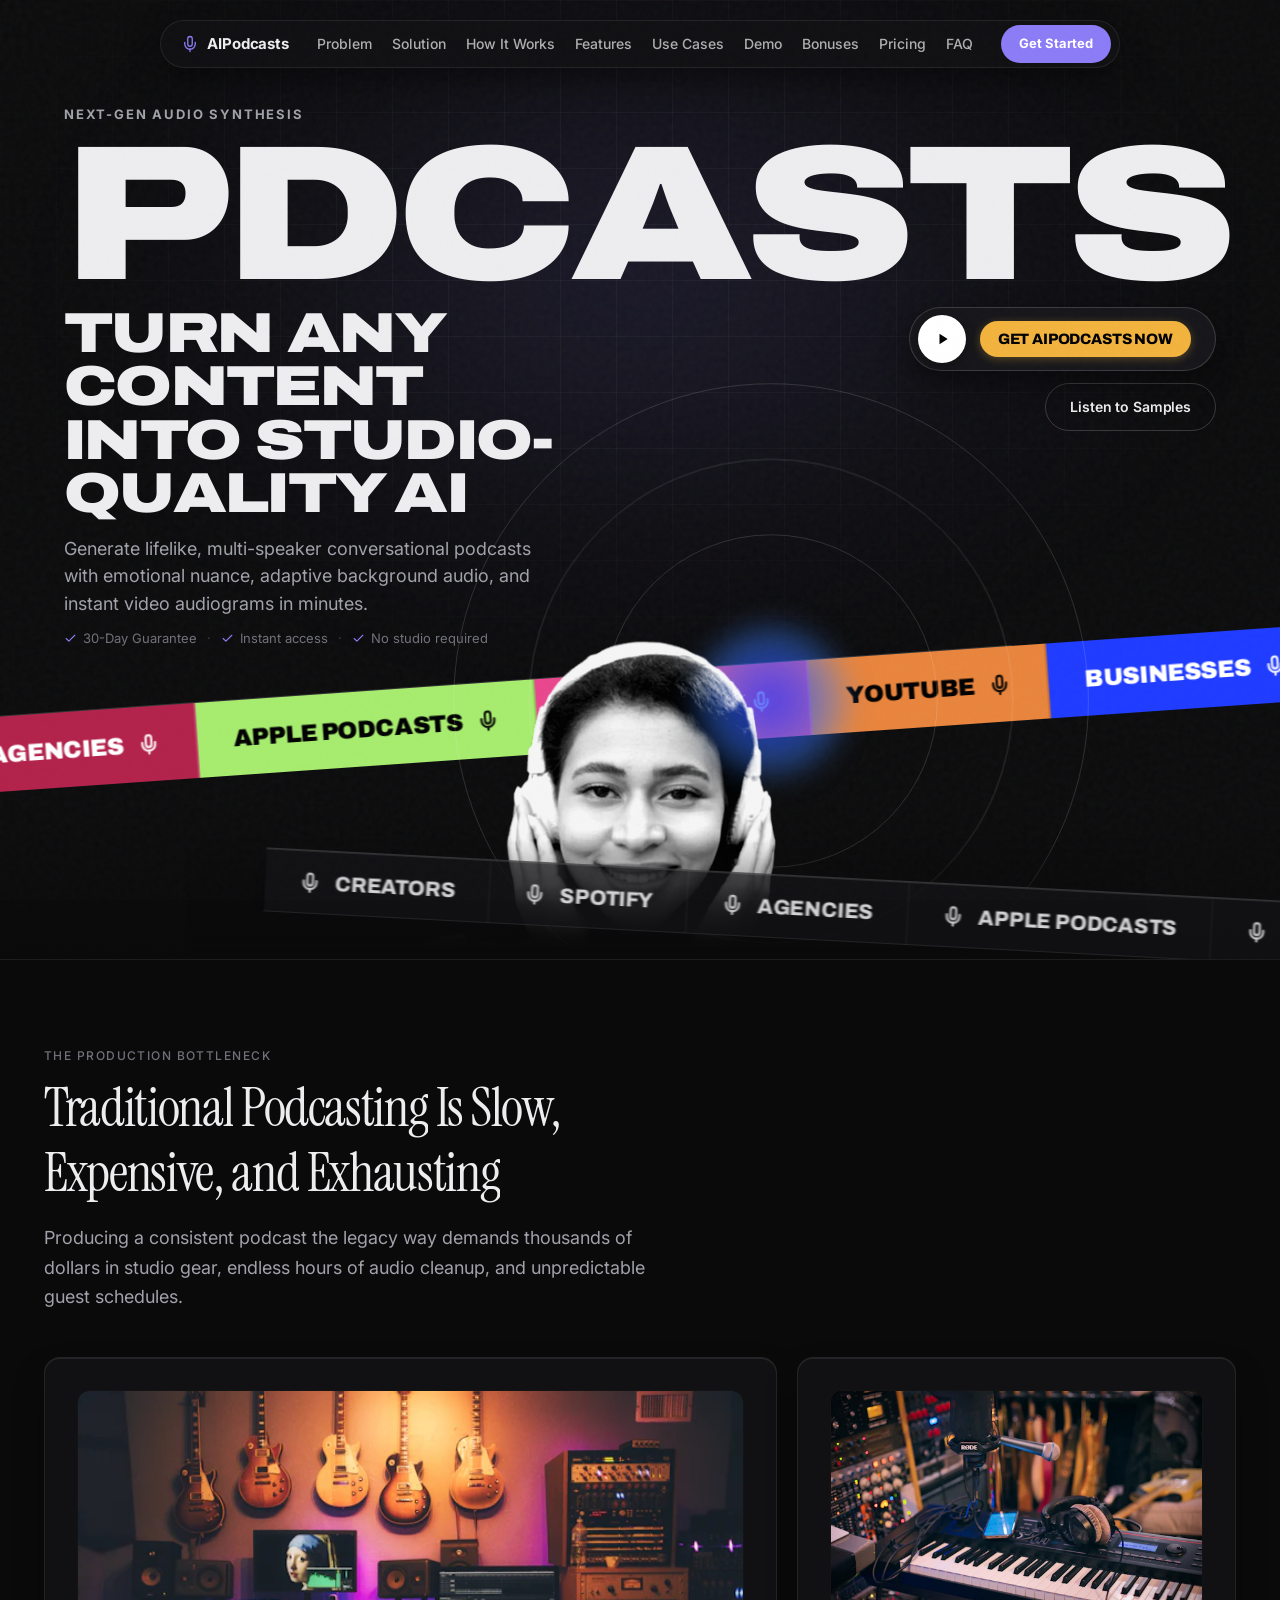
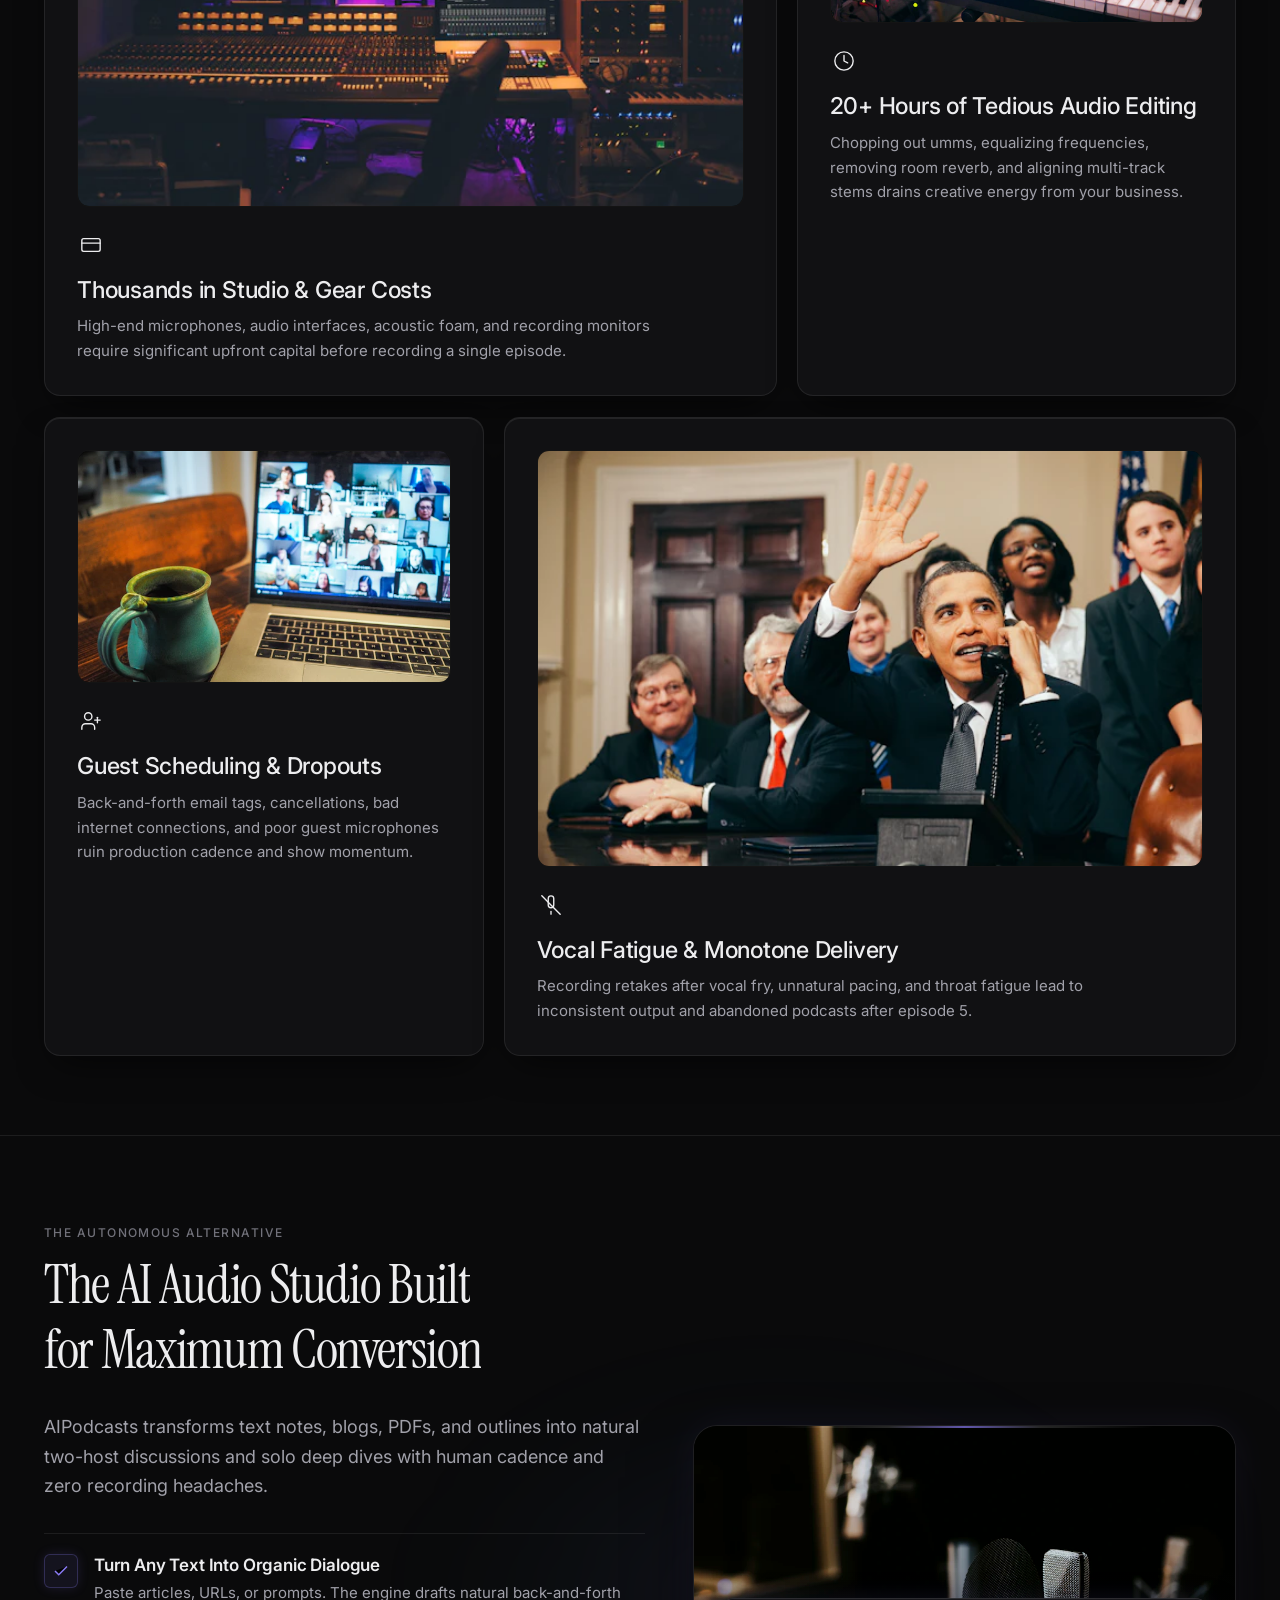
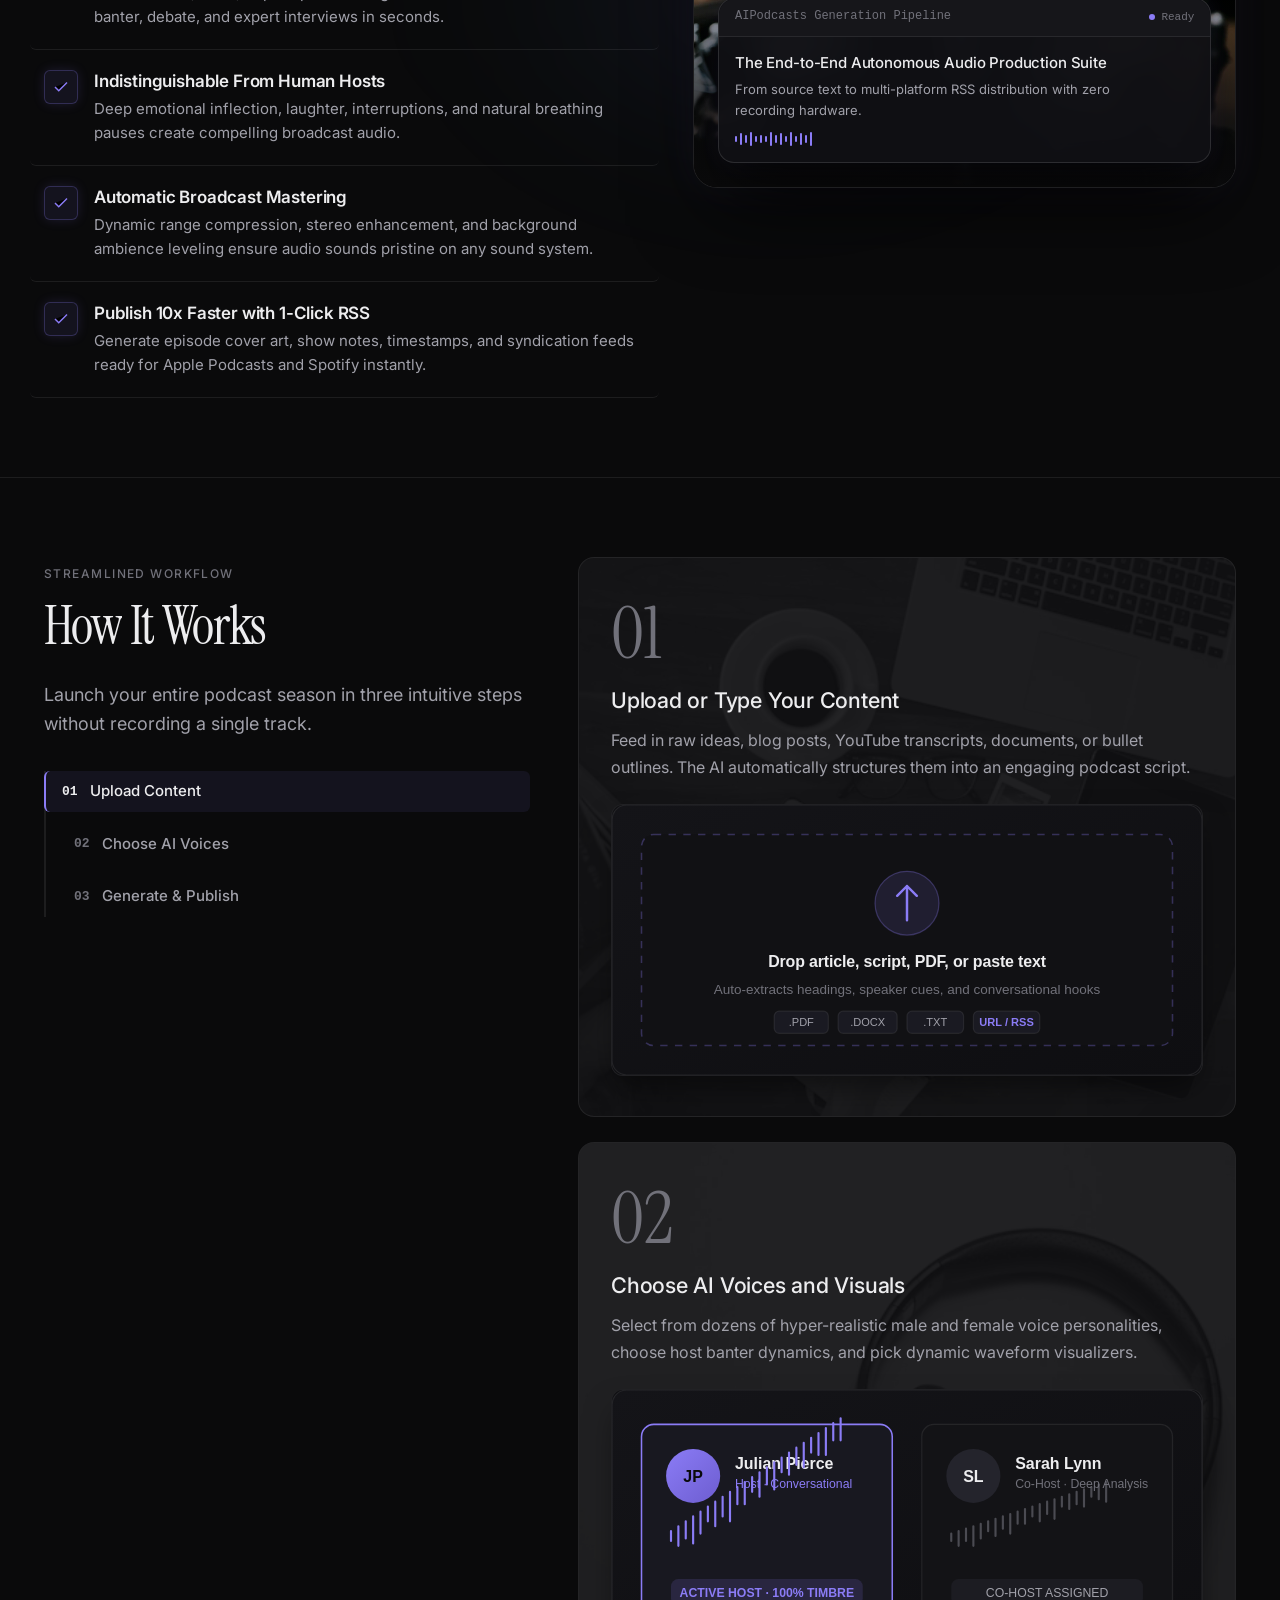
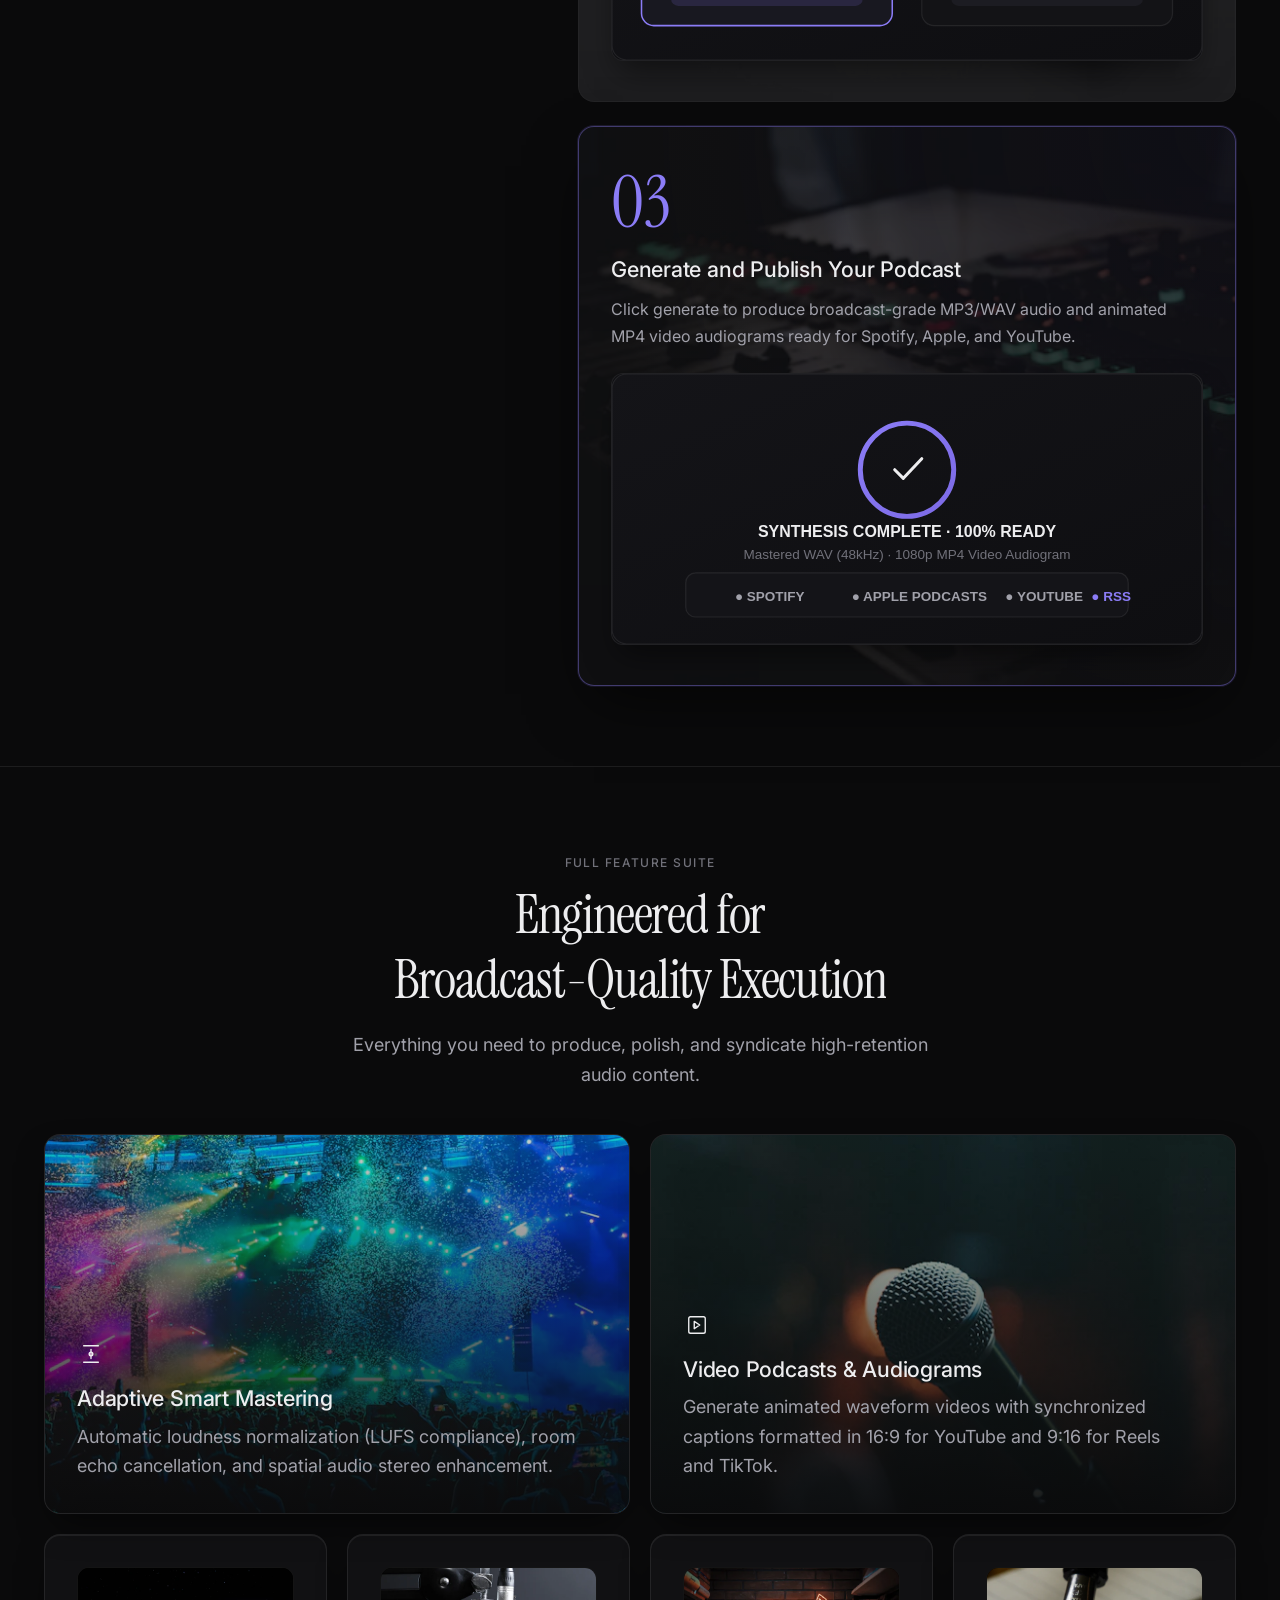
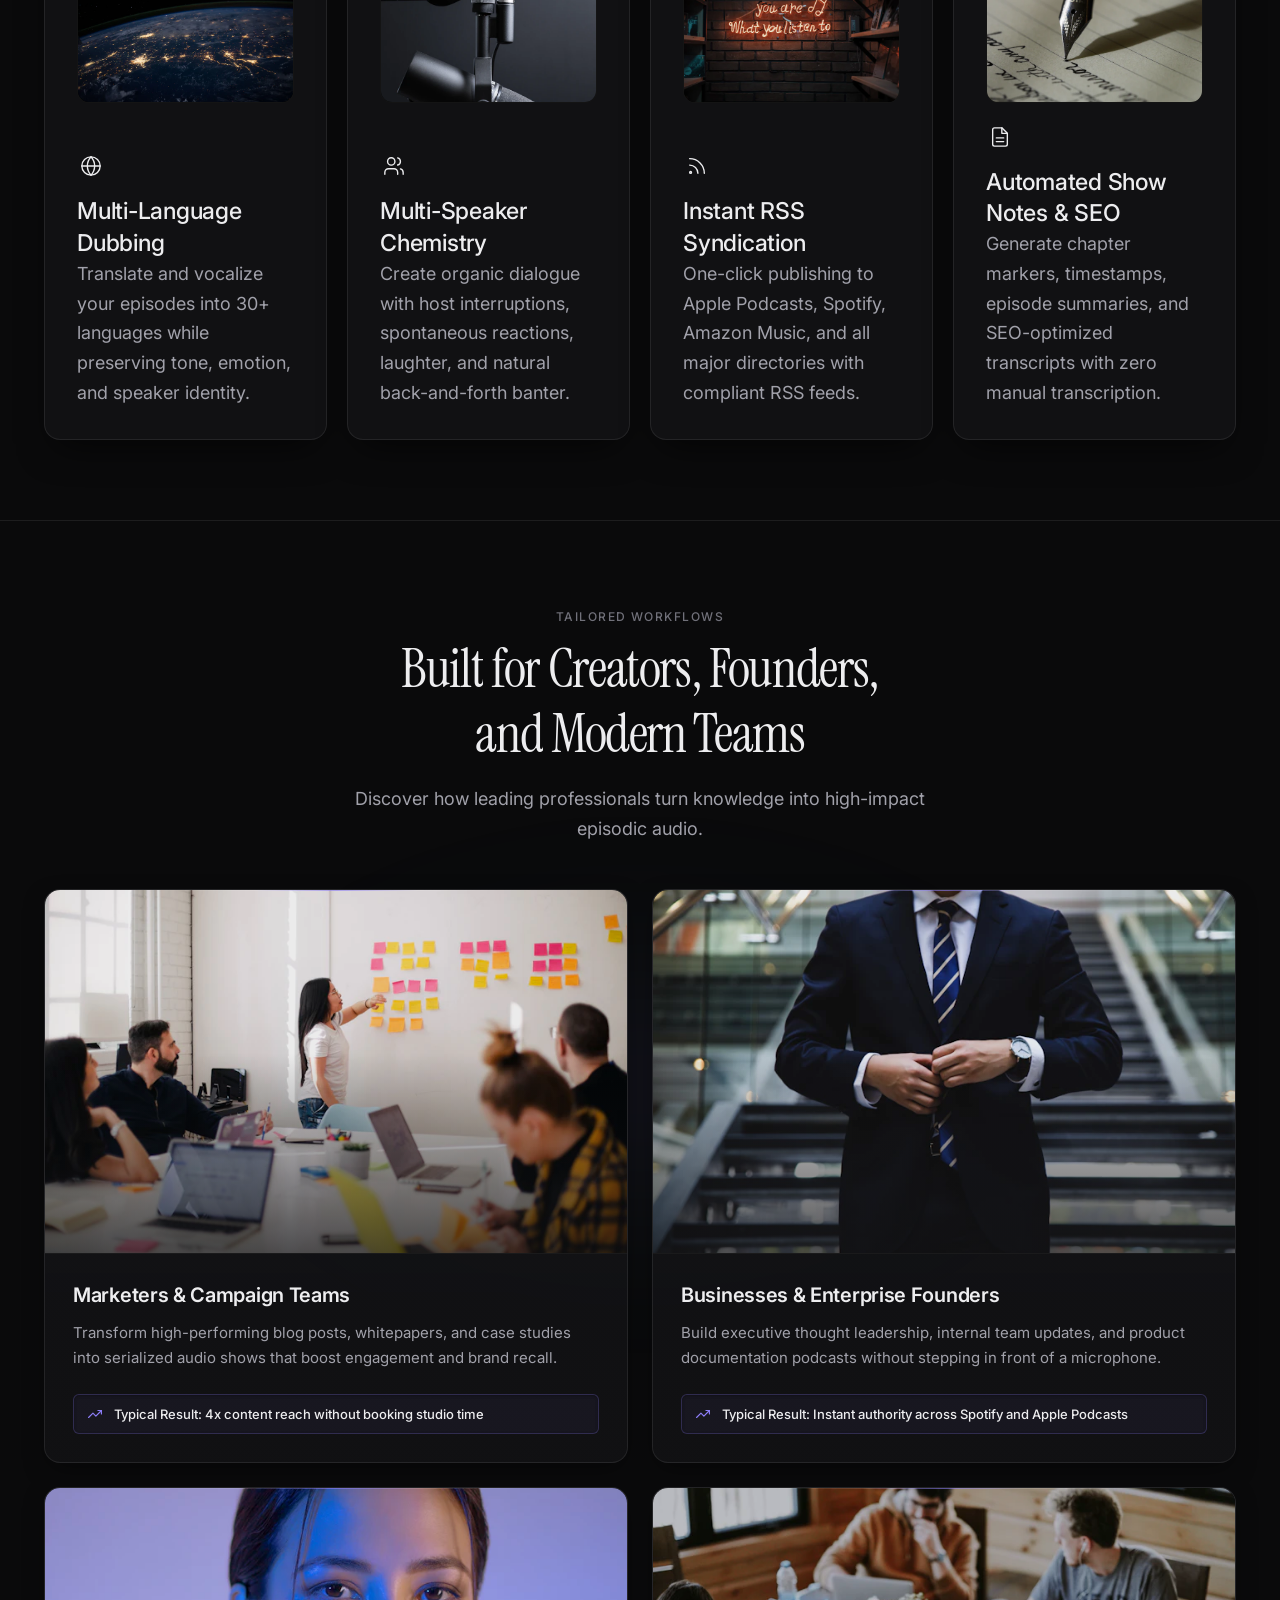
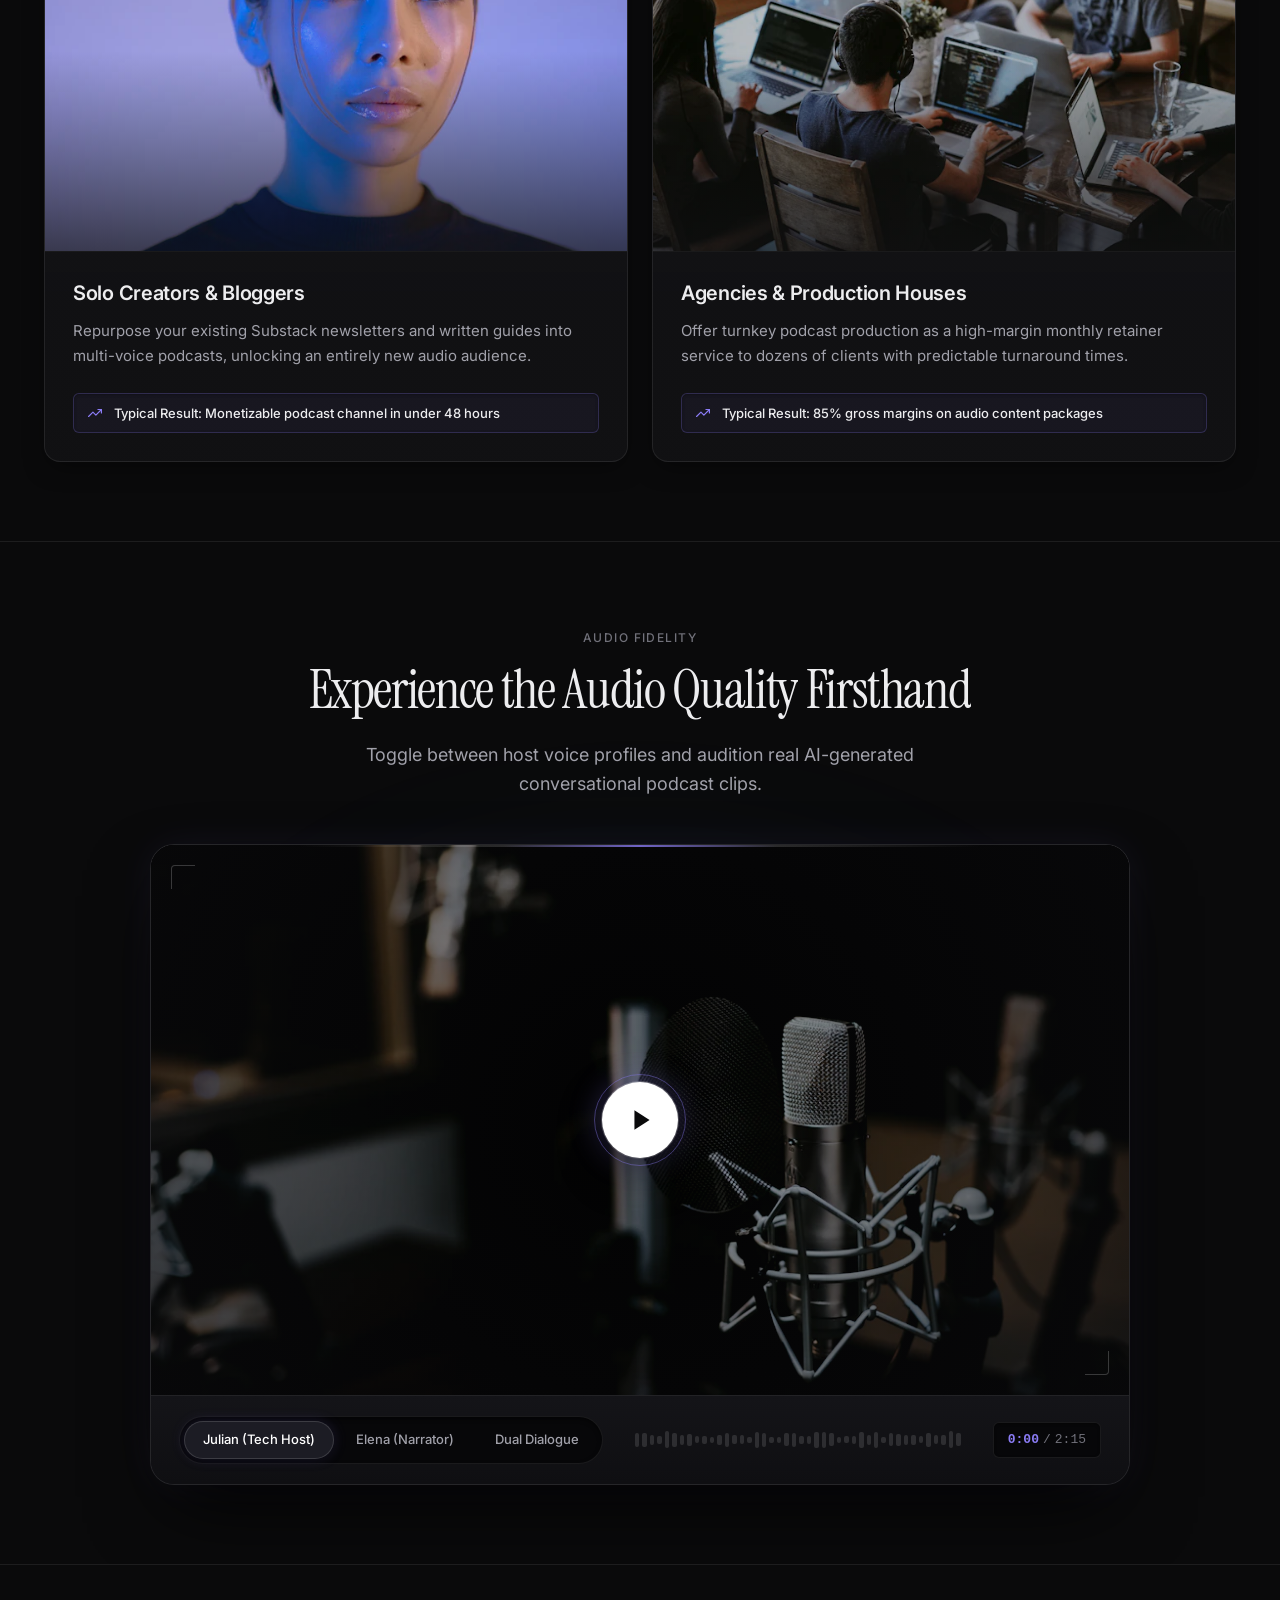
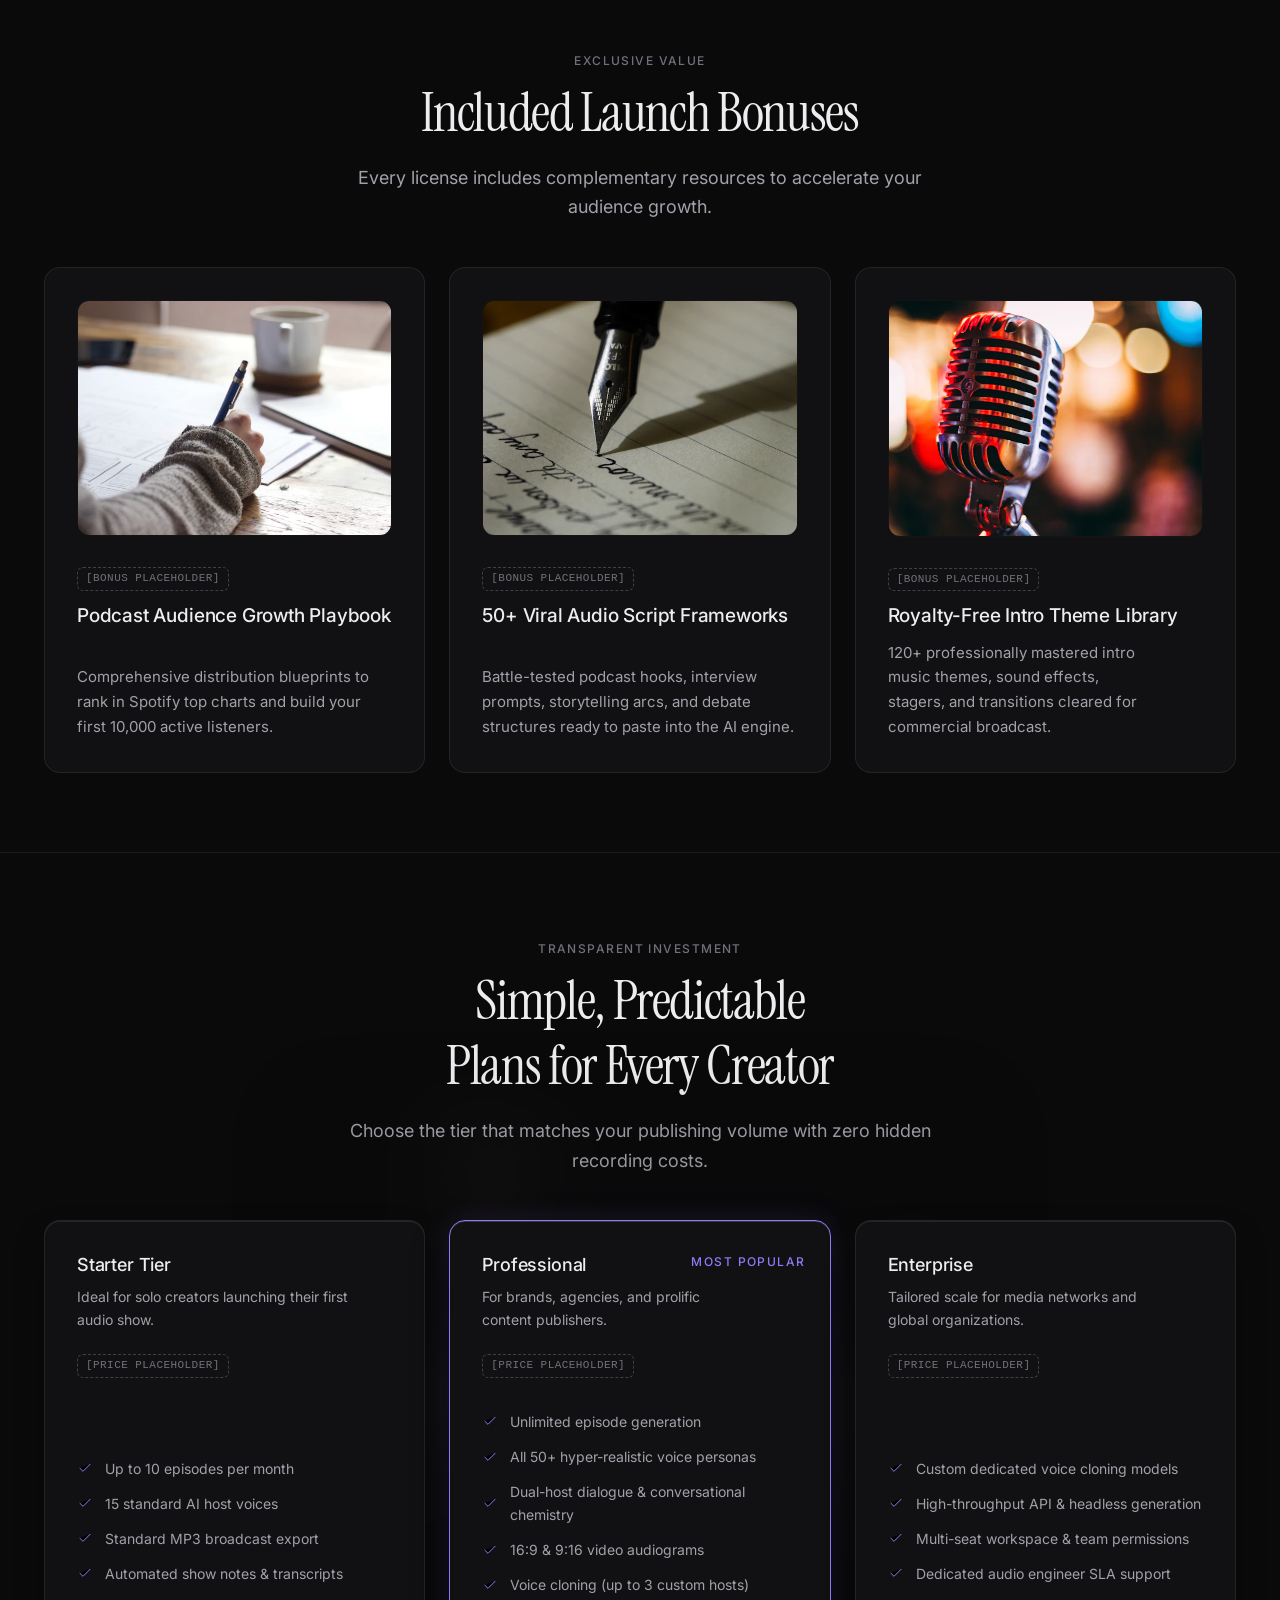
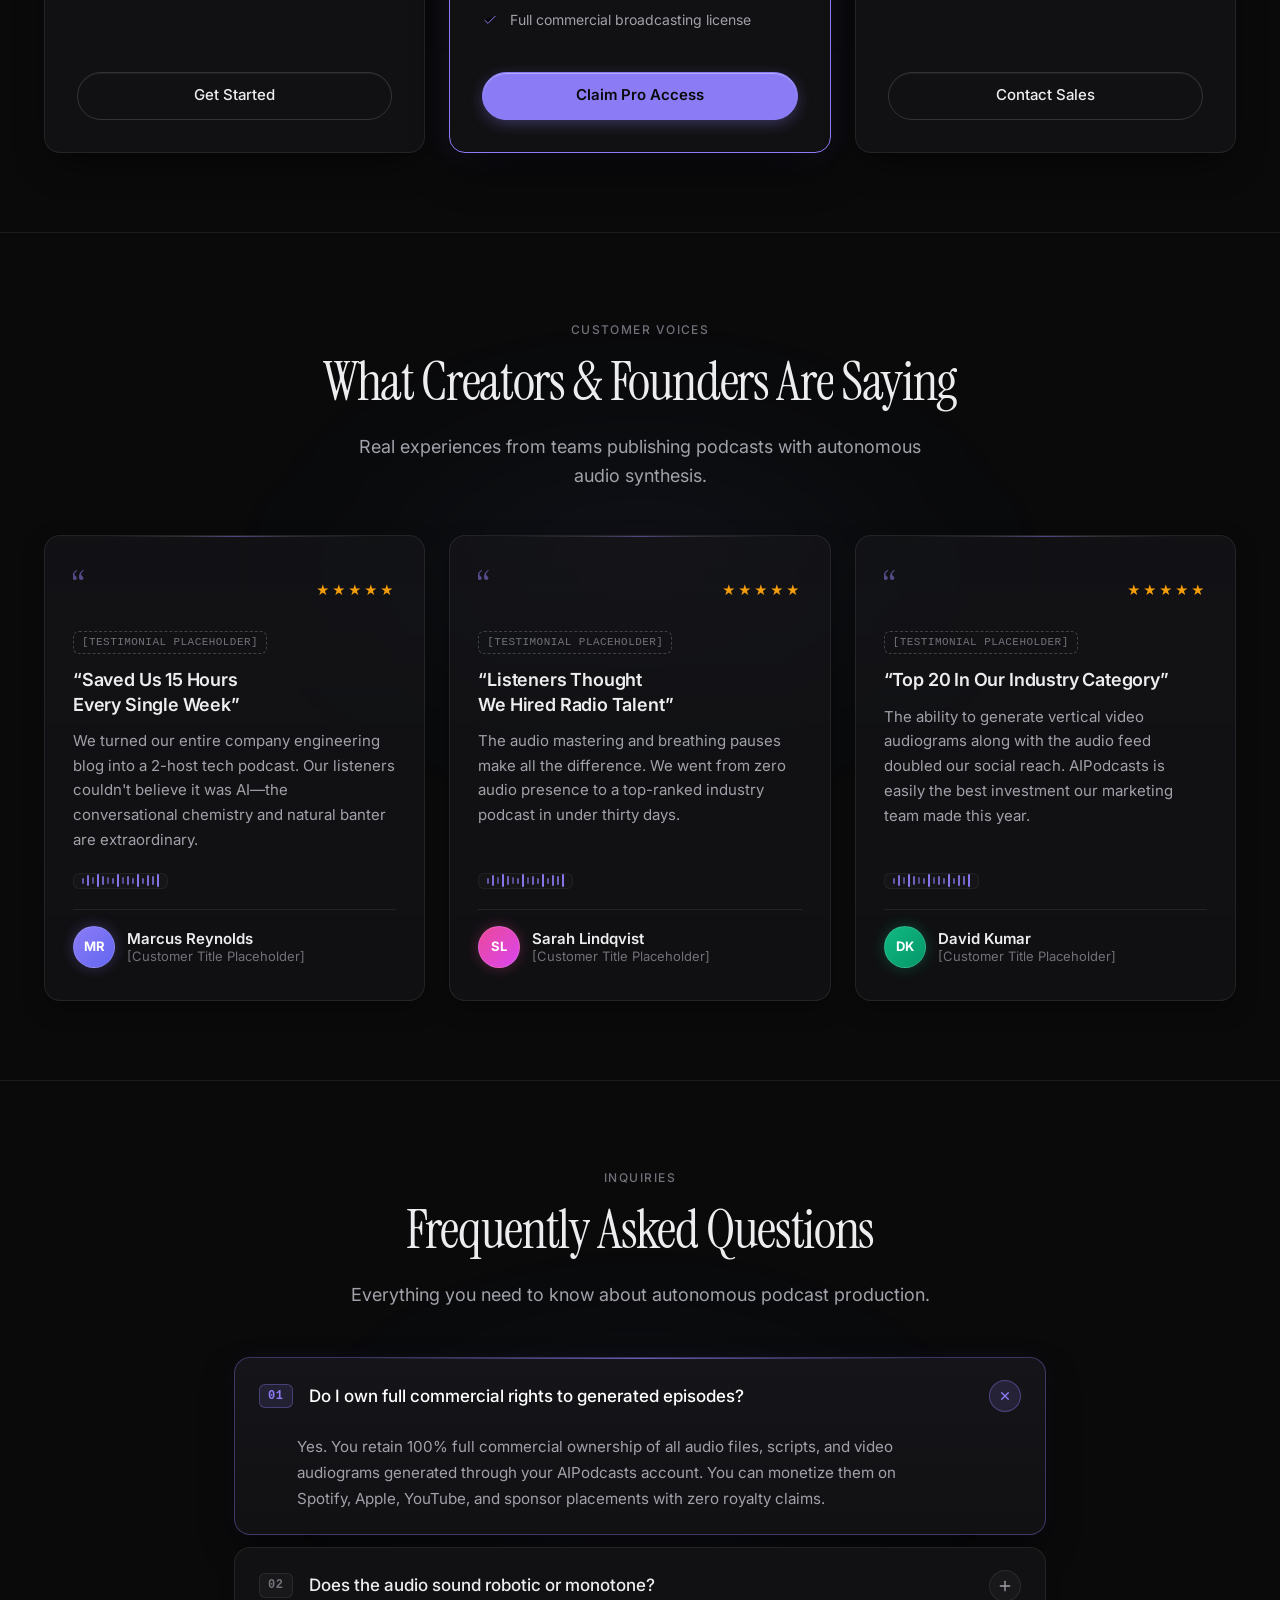
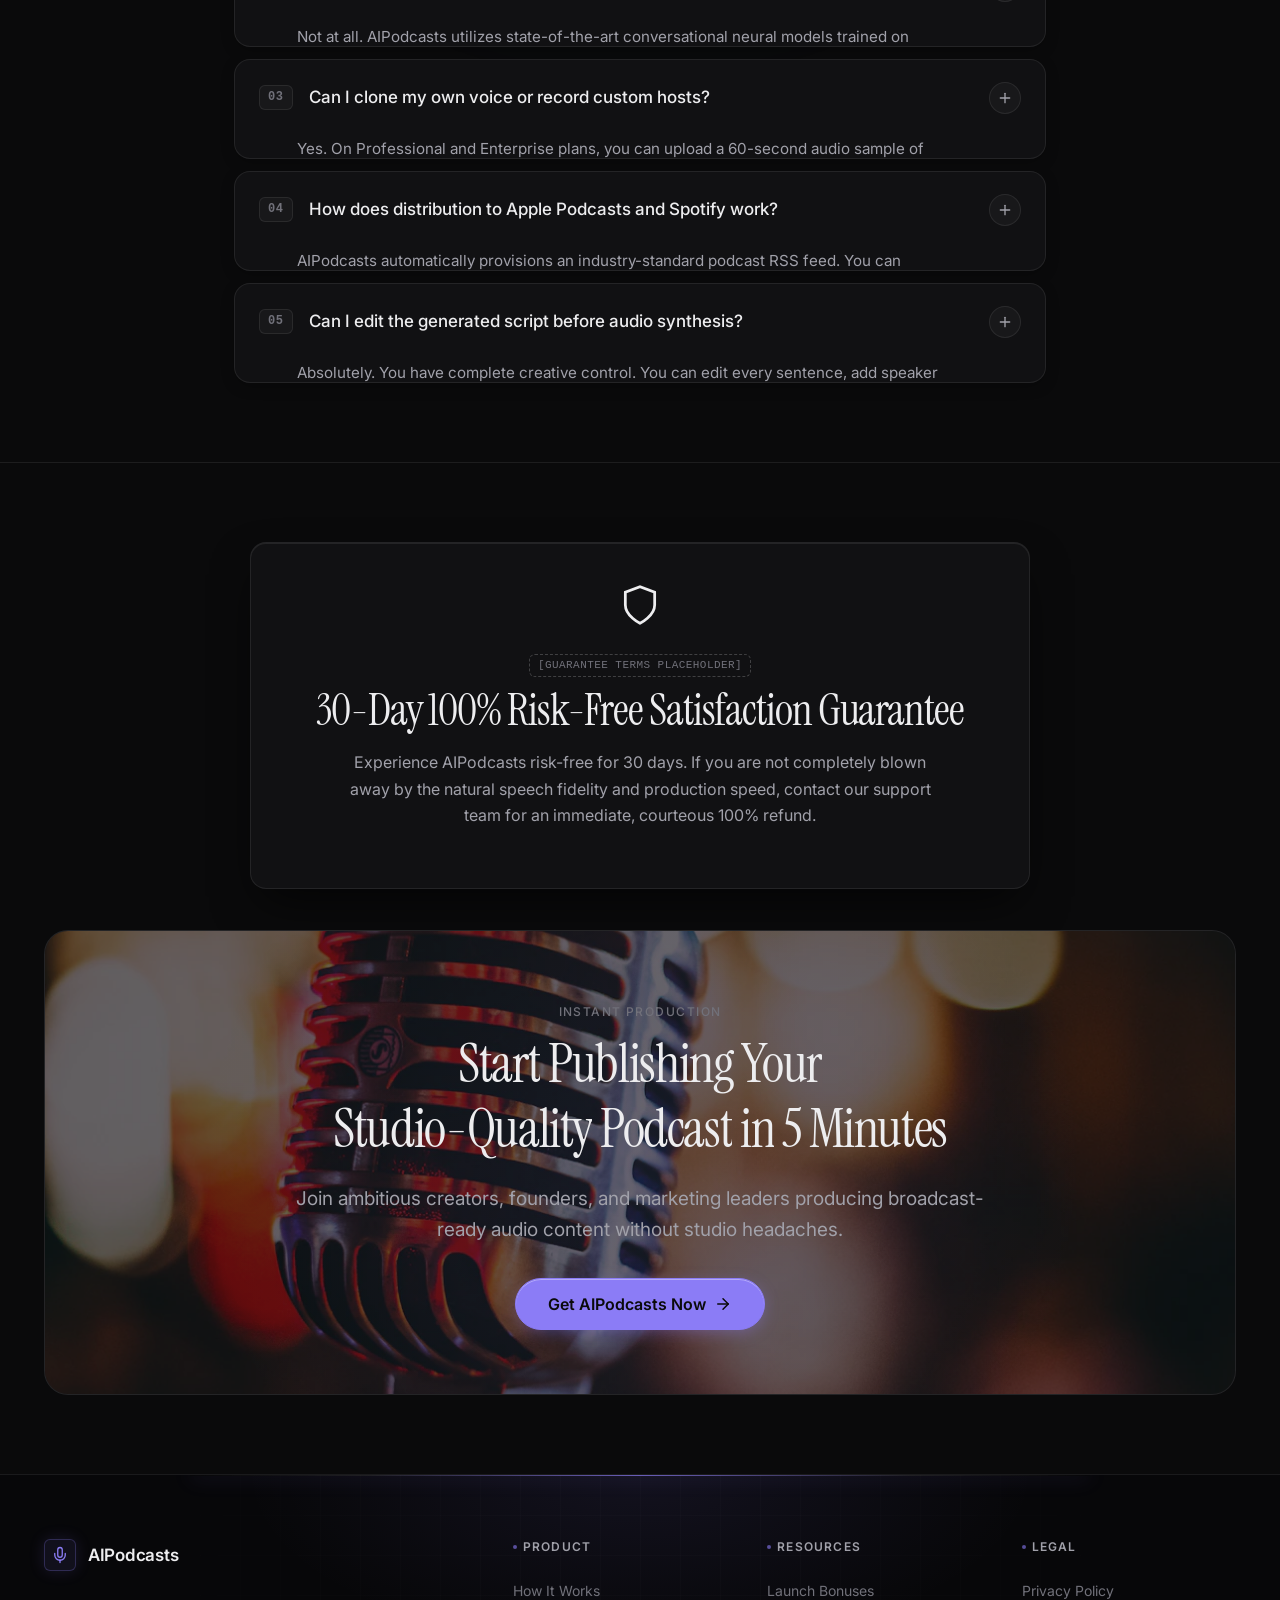
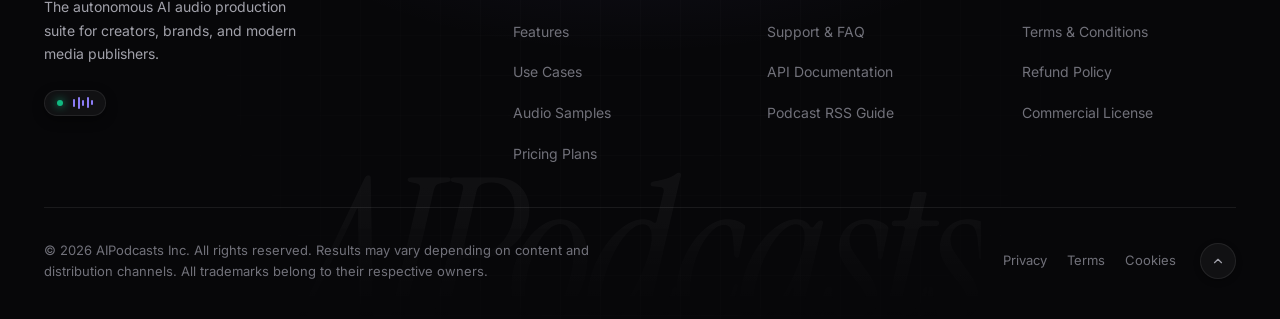
==== index.html @ cf5e28ba "Initial portfolio commit" ====
<!DOCTYPE html>
<html lang="en">
<head>
  <meta charset="UTF-8">
  <meta name="viewport" content="width=device-width, initial-scale=1.0">
  <title>AIPodcasts — Turn Any Content Into Studio-Quality AI Podcasts</title>
  <meta name="description" content="Generate lifelike, multi-speaker conversational podcasts with emotional nuance, adaptive background audio, and instant video audiograms in minutes.">

  <!-- Google Fonts Preconnect & Imports (Archivo 800/900, Unbounded 800, Instrument Serif, Inter) -->
  <link rel="preconnect" href="https://fonts.googleapis.com">
  <link rel="preconnect" href="https://fonts.gstatic.com" crossorigin>
  <link href="https://fonts.googleapis.com/css2?family=Archivo:wght@800;900&family=Unbounded:wght@800&family=Instrument+Serif:ital@0;1&family=Inter:wght@400;500;600;800&display=swap" rel="stylesheet">

  <!-- Favicon -->
  <link rel="icon" type="image/png" sizes="32x32" href="assets/icons/favicon-32x32.png">
  <link rel="icon" type="image/png" sizes="512x512" href="assets/icons/favicon.png">
  <link rel="apple-touch-icon" sizes="180x180" href="assets/icons/apple-touch-icon.png">
  <link rel="shortcut icon" href="assets/icons/favicon-32x32.png">

  <!-- Stylesheets -->
  <link rel="stylesheet" href="css/base.css">
  <link rel="stylesheet" href="css/components.css">
  <link rel="stylesheet" href="css/sections.css">
  <link rel="stylesheet" href="css/responsive.css">
  <link rel="stylesheet" href="css/sections/hero.css">
</head>
<body>
  <!-- Scroll Progress Indicator -->
  <div id="scroll-progress" aria-hidden="true"></div>

  <!-- Accessibility Skip Link -->
  <a href="#main-content" class="skip-link">Skip to main content</a>

  <!-- =========================================================================
       FLOATING PILL HEADER (Tightened 48px Pill, 14px Nav, 40px CTA)
       ========================================================================= -->
  <header class="site-header" id="header">
    <div class="site-header__pill">
      <a href="#hero" class="site-header__brand" aria-label="AIPodcasts Home">
        <svg class="site-header__brand-icon" viewBox="0 0 24 24" fill="none" stroke="currentColor" stroke-width="1.75" stroke-linecap="round" stroke-linejoin="round">
          <path d="M12 2a3 3 0 0 0-3 3v7a3 3 0 0 0 6 0V5a3 3 0 0 0-3-3Z"/>
          <path d="M19 10v2a7 7 0 0 1-14 0v-2"/>
          <line x1="12" x2="12" y1="19" y2="22"/>
        </svg>
        <span>AIPodcasts</span>
      </a>

      <nav class="site-header__nav" aria-label="Primary Navigation">
        <a href="#problem" class="site-header__nav-link">Problem</a>
        <a href="#solution" class="site-header__nav-link">Solution</a>
        <a href="#how-it-works" class="site-header__nav-link">How It Works</a>
        <a href="#features" class="site-header__nav-link">Features</a>
        <a href="#use-cases" class="site-header__nav-link">Use Cases</a>
        <a href="#demo" class="site-header__nav-link">Demo</a>
        <a href="#bonuses" class="site-header__nav-link">Bonuses</a>
        <a href="#pricing" class="site-header__nav-link">Pricing</a>
        <a href="#faq" class="site-header__nav-link">FAQ</a>
      </nav>

      <a href="#pricing" class="site-header__cta js-scroll-pricing">
        <span>Get Started</span>
      </a>

      <button class="hamburger-btn" type="button" aria-label="Open menu" aria-expanded="false" aria-controls="mobile-sheet">
        <span></span>
        <span></span>
        <span></span>
      </button>
    </div>
  </header>

  <!-- Full-Screen Mobile Sheet Navigation -->
  <div class="mobile-sheet" id="mobile-sheet" aria-label="Mobile Navigation" role="dialog" aria-modal="true">
    <div class="mobile-sheet__links">
      <a href="#problem" class="mobile-sheet__link">Problem</a>
      <a href="#solution" class="mobile-sheet__link">Solution</a>
      <a href="#how-it-works" class="mobile-sheet__link">How It Works</a>
      <a href="#features" class="mobile-sheet__link">Features</a>
      <a href="#use-cases" class="mobile-sheet__link">Use Cases</a>
      <a href="#demo" class="mobile-sheet__link">Demo</a>
      <a href="#bonuses" class="mobile-sheet__link">Bonuses</a>
      <a href="#pricing" class="mobile-sheet__link">Pricing</a>
      <a href="#faq" class="mobile-sheet__link">FAQ</a>
    </div>
    <div class="mobile-sheet__footer">
      <a href="#pricing" class="btn btn--primary btn--block js-scroll-pricing">
        <span>Get Started</span>
      </a>
    </div>
  </div>

  <main id="main-content">
    <!-- =========================================================================
         HERO SECTION (#hero) - Framer Studio Centered Composition & Live Stage
         ========================================================================= -->
    <section class="section hero hero--editorial" id="hero">
      <!-- Atmospheric Backdrop: Studio Spotlight, Technical Grid & Fine Analog Grain -->
      <div class="hero__atmosphere" aria-hidden="true">
        <div class="hero__spotlight"></div>
        <div class="hero__grid"></div>
        <div class="hero__noise"></div>
        <div class="hero__bottom-fade"></div>
      </div>

      <!-- Top Ribbon Marquee (Tilted -4deg, 76px tall, full-bleed, behind portrait in black area) -->
      <div class="hero__ribbon-wrap hero__ribbon-wrap--top" aria-hidden="true">
        <div class="hero__ribbon hero__ribbon--top" id="hero-ribbon-top">
          <div class="hero__ribbon-track">
            <span class="hero__ribbon-block block--orange">Creators <svg class="hero__ribbon-mic" viewBox="0 0 24 24" fill="none" stroke="currentColor" stroke-width="2.5" stroke-linecap="round" stroke-linejoin="round" aria-hidden="true"><path d="M12 2a3 3 0 0 0-3 3v7a3 3 0 0 0 6 0V5a3 3 0 0 0-3-3Z"/><path d="M19 10v2a7 7 0 0 1-14 0v-2"/><line x1="12" x2="12" y1="19" y2="22"/></svg></span>
            <span class="hero__ribbon-block block--blue">Spotify <svg class="hero__ribbon-mic" viewBox="0 0 24 24" fill="none" stroke="currentColor" stroke-width="2.5" stroke-linecap="round" stroke-linejoin="round" aria-hidden="true"><path d="M12 2a3 3 0 0 0-3 3v7a3 3 0 0 0 6 0V5a3 3 0 0 0-3-3Z"/><path d="M19 10v2a7 7 0 0 1-14 0v-2"/><line x1="12" x2="12" y1="19" y2="22"/></svg></span>
            <span class="hero__ribbon-block block--crimson">Agencies <svg class="hero__ribbon-mic" viewBox="0 0 24 24" fill="none" stroke="currentColor" stroke-width="2.5" stroke-linecap="round" stroke-linejoin="round" aria-hidden="true"><path d="M12 2a3 3 0 0 0-3 3v7a3 3 0 0 0 6 0V5a3 3 0 0 0-3-3Z"/><path d="M19 10v2a7 7 0 0 1-14 0v-2"/><line x1="12" x2="12" y1="19" y2="22"/></svg></span>
            <span class="hero__ribbon-block block--green">Apple Podcasts <svg class="hero__ribbon-mic" viewBox="0 0 24 24" fill="none" stroke="currentColor" stroke-width="2.5" stroke-linecap="round" stroke-linejoin="round" aria-hidden="true"><path d="M12 2a3 3 0 0 0-3 3v7a3 3 0 0 0 6 0V5a3 3 0 0 0-3-3Z"/><path d="M19 10v2a7 7 0 0 1-14 0v-2"/><line x1="12" x2="12" y1="19" y2="22"/></svg></span>
            <span class="hero__ribbon-block block--pink">Marketers <svg class="hero__ribbon-mic" viewBox="0 0 24 24" fill="none" stroke="currentColor" stroke-width="2.5" stroke-linecap="round" stroke-linejoin="round" aria-hidden="true"><path d="M12 2a3 3 0 0 0-3 3v7a3 3 0 0 0 6 0V5a3 3 0 0 0-3-3Z"/><path d="M19 10v2a7 7 0 0 1-14 0v-2"/><line x1="12" x2="12" y1="19" y2="22"/></svg></span>
            <span class="hero__ribbon-block block--orange">YouTube <svg class="hero__ribbon-mic" viewBox="0 0 24 24" fill="none" stroke="currentColor" stroke-width="2.5" stroke-linecap="round" stroke-linejoin="round" aria-hidden="true"><path d="M12 2a3 3 0 0 0-3 3v7a3 3 0 0 0 6 0V5a3 3 0 0 0-3-3Z"/><path d="M19 10v2a7 7 0 0 1-14 0v-2"/><line x1="12" x2="12" y1="19" y2="22"/></svg></span>
            <span class="hero__ribbon-block block--blue">Businesses <svg class="hero__ribbon-mic" viewBox="0 0 24 24" fill="none" stroke="currentColor" stroke-width="2.5" stroke-linecap="round" stroke-linejoin="round" aria-hidden="true"><path d="M12 2a3 3 0 0 0-3 3v7a3 3 0 0 0 6 0V5a3 3 0 0 0-3-3Z"/><path d="M19 10v2a7 7 0 0 1-14 0v-2"/><line x1="12" x2="12" y1="19" y2="22"/></svg></span>
            <span class="hero__ribbon-block block--crimson">RSS <svg class="hero__ribbon-mic" viewBox="0 0 24 24" fill="none" stroke="currentColor" stroke-width="2.5" stroke-linecap="round" stroke-linejoin="round" aria-hidden="true"><path d="M12 2a3 3 0 0 0-3 3v7a3 3 0 0 0 6 0V5a3 3 0 0 0-3-3Z"/><path d="M19 10v2a7 7 0 0 1-14 0v-2"/><line x1="12" x2="12" y1="19" y2="22"/></svg></span>
          </div>
          <div class="hero__ribbon-track" aria-hidden="true">
            <span class="hero__ribbon-block block--orange">Creators <svg class="hero__ribbon-mic" viewBox="0 0 24 24" fill="none" stroke="currentColor" stroke-width="2.5" stroke-linecap="round" stroke-linejoin="round" aria-hidden="true"><path d="M12 2a3 3 0 0 0-3 3v7a3 3 0 0 0 6 0V5a3 3 0 0 0-3-3Z"/><path d="M19 10v2a7 7 0 0 1-14 0v-2"/><line x1="12" x2="12" y1="19" y2="22"/></svg></span>
            <span class="hero__ribbon-block block--blue">Spotify <svg class="hero__ribbon-mic" viewBox="0 0 24 24" fill="none" stroke="currentColor" stroke-width="2.5" stroke-linecap="round" stroke-linejoin="round" aria-hidden="true"><path d="M12 2a3 3 0 0 0-3 3v7a3 3 0 0 0 6 0V5a3 3 0 0 0-3-3Z"/><path d="M19 10v2a7 7 0 0 1-14 0v-2"/><line x1="12" x2="12" y1="19" y2="22"/></svg></span>
            <span class="hero__ribbon-block block--crimson">Agencies <svg class="hero__ribbon-mic" viewBox="0 0 24 24" fill="none" stroke="currentColor" stroke-width="2.5" stroke-linecap="round" stroke-linejoin="round" aria-hidden="true"><path d="M12 2a3 3 0 0 0-3 3v7a3 3 0 0 0 6 0V5a3 3 0 0 0-3-3Z"/><path d="M19 10v2a7 7 0 0 1-14 0v-2"/><line x1="12" x2="12" y1="19" y2="22"/></svg></span>
            <span class="hero__ribbon-block block--green">Apple Podcasts <svg class="hero__ribbon-mic" viewBox="0 0 24 24" fill="none" stroke="currentColor" stroke-width="2.5" stroke-linecap="round" stroke-linejoin="round" aria-hidden="true"><path d="M12 2a3 3 0 0 0-3 3v7a3 3 0 0 0 6 0V5a3 3 0 0 0-3-3Z"/><path d="M19 10v2a7 7 0 0 1-14 0v-2"/><line x1="12" x2="12" y1="19" y2="22"/></svg></span>
            <span class="hero__ribbon-block block--pink">Marketers <svg class="hero__ribbon-mic" viewBox="0 0 24 24" fill="none" stroke="currentColor" stroke-width="2.5" stroke-linecap="round" stroke-linejoin="round" aria-hidden="true"><path d="M12 2a3 3 0 0 0-3 3v7a3 3 0 0 0 6 0V5a3 3 0 0 0-3-3Z"/><path d="M19 10v2a7 7 0 0 1-14 0v-2"/><line x1="12" x2="12" y1="19" y2="22"/></svg></span>
            <span class="hero__ribbon-block block--orange">YouTube <svg class="hero__ribbon-mic" viewBox="0 0 24 24" fill="none" stroke="currentColor" stroke-width="2.5" stroke-linecap="round" stroke-linejoin="round" aria-hidden="true"><path d="M12 2a3 3 0 0 0-3 3v7a3 3 0 0 0 6 0V5a3 3 0 0 0-3-3Z"/><path d="M19 10v2a7 7 0 0 1-14 0v-2"/><line x1="12" x2="12" y1="19" y2="22"/></svg></span>
            <span class="hero__ribbon-block block--blue">Businesses <svg class="hero__ribbon-mic" viewBox="0 0 24 24" fill="none" stroke="currentColor" stroke-width="2.5" stroke-linecap="round" stroke-linejoin="round" aria-hidden="true"><path d="M12 2a3 3 0 0 0-3 3v7a3 3 0 0 0 6 0V5a3 3 0 0 0-3-3Z"/><path d="M19 10v2a7 7 0 0 1-14 0v-2"/><line x1="12" x2="12" y1="19" y2="22"/></svg></span>
            <span class="hero__ribbon-block block--crimson">RSS <svg class="hero__ribbon-mic" viewBox="0 0 24 24" fill="none" stroke="currentColor" stroke-width="2.5" stroke-linecap="round" stroke-linejoin="round" aria-hidden="true"><path d="M12 2a3 3 0 0 0-3 3v7a3 3 0 0 0 6 0V5a3 3 0 0 0-3-3Z"/><path d="M19 10v2a7 7 0 0 1-14 0v-2"/><line x1="12" x2="12" y1="19" y2="22"/></svg></span>
          </div>
        </div>
      </div>

      <!-- Main Editorial Hero Container -->
      <div class="container hero__container">
        <!-- Eyebrow: 13px uppercase, 0.14em tracking, #000 at 60% -->
        <div class="hero__eyebrow">NEXT-GEN AUDIO SYNTHESIS</div>

        <!-- H1 Lockup: PODCASTS first visually via CSS order, full sentence via aria-label -->
        <h1 class="hero__title" aria-label="Turn Any Content Into Studio-Quality AI Podcasts">
          <!-- Visual Line 1: Giant Word PODCASTS (~90% container width) -->
          <span class="hero__giant-word" aria-hidden="true">
            <span class="hero__giant-char">P</span>
            <span class="hero__giant-char hero__giant-char--coin">
              <span class="sr-only">O</span>
              <span class="hero__coin-wrap" id="hero-coin-sticker" aria-hidden="true">
                <img class="hero__coin-img" src="assets/images/hero-mic-3d.webp" alt="" width="120" height="120" loading="eager" fetchpriority="high">
                <span class="hero__coin-fallback" aria-hidden="true">
                  <svg viewBox="0 0 24 24" fill="none" stroke="currentColor" stroke-width="2" stroke-linecap="round" stroke-linejoin="round"><path d="M12 2a3 3 0 0 0-3 3v7a3 3 0 0 0 6 0V5a3 3 0 0 0-3-3Z"/><path d="M19 10v2a7 7 0 0 1-14 0v-2"/><line x1="12" x2="12" y1="19" y2="22"/></svg>
                </span>
              </span>
            </span>
            <span class="hero__giant-char">D</span>
            <span class="hero__giant-char">C</span>
            <span class="hero__giant-char">A</span>
            <span class="hero__giant-char">S</span>
            <span class="hero__giant-char">T</span>
            <span class="hero__giant-char">S</span>
          </span>

          <!-- Visual Line 2 & CTA Grid Row: Left headline, Right capsule CTA -->
          <div class="hero__line2-cta-row">
            <span class="hero__title-line2">
              TURN ANY CONTENT INTO STUDIO-QUALITY AI
            </span>

            <div class="hero__cta-actions">
              <!-- 64px Tall Neo-Brutalist Capsule CTA -->
              <a href="#pricing" class="hero__cta-capsule js-scroll-pricing" id="hero-main-cta" aria-label="Get AIPodcasts Now">
                <span class="hero__cta-play-circle" aria-hidden="true">
                  <svg width="14" height="14" viewBox="0 0 24 24" fill="#000000"><polygon points="6 3 20 12 6 21 6 3"/></svg>
                </span>
                <span class="hero__cta-label">GET AIPODCASTS NOW</span>
                <span class="hero__cta-ripple" aria-hidden="true"></span>
              </a>

              <!-- 48px Outlined Black Pill Underneath -->
              <a href="#demo" class="hero__cta-secondary">
                <span>Listen to Samples</span>
              </a>
            </div>
          </div>
        </h1>

        <!-- Subcopy & Trust Line Row (Under second headline line at left) -->
        <div class="hero__subcopy-row">
          <p class="hero__subcopy">
            Generate lifelike, multi-speaker conversational podcasts with emotional nuance, adaptive background audio, and instant video audiograms in minutes.
          </p>
          <div class="hero__trust-line">
            <span class="hero__trust-item">
              <svg width="13" height="13" viewBox="0 0 24 24" fill="none" stroke="currentColor" stroke-width="2" stroke-linecap="round" stroke-linejoin="round" aria-hidden="true"><polyline points="20 6 9 17 4 12"/></svg>
              <span>30-Day Guarantee</span>
            </span>
            <span class="hero__trust-sep" aria-hidden="true">·</span>
            <span class="hero__trust-item">
              <svg width="13" height="13" viewBox="0 0 24 24" fill="none" stroke="currentColor" stroke-width="2" stroke-linecap="round" stroke-linejoin="round" aria-hidden="true"><polyline points="20 6 9 17 4 12"/></svg>
              <span>Instant access</span>
            </span>
            <span class="hero__trust-sep" aria-hidden="true">·</span>
            <span class="hero__trust-item">
              <svg width="13" height="13" viewBox="0 0 24 24" fill="none" stroke="currentColor" stroke-width="2" stroke-linecap="round" stroke-linejoin="round" aria-hidden="true"><polyline points="20 6 9 17 4 12"/></svg>
              <span>No studio required</span>
            </span>
          </div>
        </div>
      </div>

      <!-- Portrait Stage (Center, Bottom-Anchored, Straddling White/Black Split) -->
      <div class="hero__portrait-stage" id="hero-portrait-stage">
        <div class="hero__portrait-wrap">
          <!-- 3 Concentric Sound Rings (Black on white, White on black) -->
          <svg class="hero__sound-rings" viewBox="0 0 900 900" fill="none" aria-hidden="true">
            <circle class="hero__sound-ring hero__sound-ring--1" cx="450" cy="450" r="220" stroke-width="1"/>
            <circle class="hero__sound-ring hero__sound-ring--2" cx="450" cy="450" r="320" stroke-width="1"/>
            <circle class="hero__sound-ring hero__sound-ring--3" cx="450" cy="450" r="420" stroke-width="1"/>
          </svg>

          <!-- Blue Duotone Circle Over Ear (#1F3BFF, 150-180px, mix-blend-mode: color/multiply) -->
          <div class="hero__ear-duotone" id="hero-ear-duotone" aria-hidden="true"></div>

          <!-- Black-and-White Cutout Portrait (Height ~64% of hero, centered at ~52% width) -->
          <img class="hero__portrait-img" id="hero-portrait-img" src="assets/images/hero-portrait-bw.webp" alt="" width="1024" height="360" loading="eager" fetchpriority="high">

          <!-- Fallback White SVG Headphones/Mic Outline -->
          <div class="hero__portrait-fallback" aria-hidden="true">
            <svg viewBox="0 0 100 100" fill="none" stroke="#FFFFFF" stroke-width="2.5">
              <path d="M20 50 A30 30 0 0 1 80 50 V75 A8 8 0 0 1 72 83 H68 A4 4 0 0 1 64 79 V55 A4 4 0 0 1 68 51 H76 V50 A26 26 0 0 0 24 50 V51 H32 A4 4 0 0 1 36 55 V79 A4 4 0 0 1 32 83 H28 A8 8 0 0 1 20 75 Z"/>
            </svg>
          </div>

          <!-- Soft Black Bottom Fade Blending Shoulders into Band -->
          <div class="hero__portrait-fade" aria-hidden="true"></div>
        </div>
      </div>

      <!-- Bottom Ribbon Marquee (Tilted +3deg, Grayscale Reflection in FRONT of portrait's shoulders) -->
      <div class="hero__ribbon-wrap hero__ribbon-wrap--bottom" aria-hidden="true">
        <div class="hero__ribbon hero__ribbon--bottom" id="hero-ribbon-bottom">
          <div class="hero__ribbon-track">
            <span class="hero__ribbon-block"><svg class="hero__ribbon-mic" viewBox="0 0 24 24" fill="none" stroke="currentColor" stroke-width="2.5" stroke-linecap="round" stroke-linejoin="round" aria-hidden="true"><path d="M12 2a3 3 0 0 0-3 3v7a3 3 0 0 0 6 0V5a3 3 0 0 0-3-3Z"/><path d="M19 10v2a7 7 0 0 1-14 0v-2"/><line x1="12" x2="12" y1="19" y2="22"/></svg>Creators</span>
            <span class="hero__ribbon-block"><svg class="hero__ribbon-mic" viewBox="0 0 24 24" fill="none" stroke="currentColor" stroke-width="2.5" stroke-linecap="round" stroke-linejoin="round" aria-hidden="true"><path d="M12 2a3 3 0 0 0-3 3v7a3 3 0 0 0 6 0V5a3 3 0 0 0-3-3Z"/><path d="M19 10v2a7 7 0 0 1-14 0v-2"/><line x1="12" x2="12" y1="19" y2="22"/></svg>Spotify</span>
            <span class="hero__ribbon-block"><svg class="hero__ribbon-mic" viewBox="0 0 24 24" fill="none" stroke="currentColor" stroke-width="2.5" stroke-linecap="round" stroke-linejoin="round" aria-hidden="true"><path d="M12 2a3 3 0 0 0-3 3v7a3 3 0 0 0 6 0V5a3 3 0 0 0-3-3Z"/><path d="M19 10v2a7 7 0 0 1-14 0v-2"/><line x1="12" x2="12" y1="19" y2="22"/></svg>Agencies</span>
            <span class="hero__ribbon-block"><svg class="hero__ribbon-mic" viewBox="0 0 24 24" fill="none" stroke="currentColor" stroke-width="2.5" stroke-linecap="round" stroke-linejoin="round" aria-hidden="true"><path d="M12 2a3 3 0 0 0-3 3v7a3 3 0 0 0 6 0V5a3 3 0 0 0-3-3Z"/><path d="M19 10v2a7 7 0 0 1-14 0v-2"/><line x1="12" x2="12" y1="19" y2="22"/></svg>Apple Podcasts</span>
            <span class="hero__ribbon-block"><svg class="hero__ribbon-mic" viewBox="0 0 24 24" fill="none" stroke="currentColor" stroke-width="2.5" stroke-linecap="round" stroke-linejoin="round" aria-hidden="true"><path d="M12 2a3 3 0 0 0-3 3v7a3 3 0 0 0 6 0V5a3 3 0 0 0-3-3Z"/><path d="M19 10v2a7 7 0 0 1-14 0v-2"/><line x1="12" x2="12" y1="19" y2="22"/></svg>Marketers</span>
            <span class="hero__ribbon-block"><svg class="hero__ribbon-mic" viewBox="0 0 24 24" fill="none" stroke="currentColor" stroke-width="2.5" stroke-linecap="round" stroke-linejoin="round" aria-hidden="true"><path d="M12 2a3 3 0 0 0-3 3v7a3 3 0 0 0 6 0V5a3 3 0 0 0-3-3Z"/><path d="M19 10v2a7 7 0 0 1-14 0v-2"/><line x1="12" x2="12" y1="19" y2="22"/></svg>YouTube</span>
            <span class="hero__ribbon-block"><svg class="hero__ribbon-mic" viewBox="0 0 24 24" fill="none" stroke="currentColor" stroke-width="2.5" stroke-linecap="round" stroke-linejoin="round" aria-hidden="true"><path d="M12 2a3 3 0 0 0-3 3v7a3 3 0 0 0 6 0V5a3 3 0 0 0-3-3Z"/><path d="M19 10v2a7 7 0 0 1-14 0v-2"/><line x1="12" x2="12" y1="19" y2="22"/></svg>Businesses</span>
            <span class="hero__ribbon-block"><svg class="hero__ribbon-mic" viewBox="0 0 24 24" fill="none" stroke="currentColor" stroke-width="2.5" stroke-linecap="round" stroke-linejoin="round" aria-hidden="true"><path d="M12 2a3 3 0 0 0-3 3v7a3 3 0 0 0 6 0V5a3 3 0 0 0-3-3Z"/><path d="M19 10v2a7 7 0 0 1-14 0v-2"/><line x1="12" x2="12" y1="19" y2="22"/></svg>RSS</span>
          </div>
          <div class="hero__ribbon-track" aria-hidden="true">
            <span class="hero__ribbon-block"><svg class="hero__ribbon-mic" viewBox="0 0 24 24" fill="none" stroke="currentColor" stroke-width="2.5" stroke-linecap="round" stroke-linejoin="round" aria-hidden="true"><path d="M12 2a3 3 0 0 0-3 3v7a3 3 0 0 0 6 0V5a3 3 0 0 0-3-3Z"/><path d="M19 10v2a7 7 0 0 1-14 0v-2"/><line x1="12" x2="12" y1="19" y2="22"/></svg>Creators</span>
            <span class="hero__ribbon-block"><svg class="hero__ribbon-mic" viewBox="0 0 24 24" fill="none" stroke="currentColor" stroke-width="2.5" stroke-linecap="round" stroke-linejoin="round" aria-hidden="true"><path d="M12 2a3 3 0 0 0-3 3v7a3 3 0 0 0 6 0V5a3 3 0 0 0-3-3Z"/><path d="M19 10v2a7 7 0 0 1-14 0v-2"/><line x1="12" x2="12" y1="19" y2="22"/></svg>Spotify</span>
            <span class="hero__ribbon-block"><svg class="hero__ribbon-mic" viewBox="0 0 24 24" fill="none" stroke="currentColor" stroke-width="2.5" stroke-linecap="round" stroke-linejoin="round" aria-hidden="true"><path d="M12 2a3 3 0 0 0-3 3v7a3 3 0 0 0 6 0V5a3 3 0 0 0-3-3Z"/><path d="M19 10v2a7 7 0 0 1-14 0v-2"/><line x1="12" x2="12" y1="19" y2="22"/></svg>Agencies</span>
            <span class="hero__ribbon-block"><svg class="hero__ribbon-mic" viewBox="0 0 24 24" fill="none" stroke="currentColor" stroke-width="2.5" stroke-linecap="round" stroke-linejoin="round" aria-hidden="true"><path d="M12 2a3 3 0 0 0-3 3v7a3 3 0 0 0 6 0V5a3 3 0 0 0-3-3Z"/><path d="M19 10v2a7 7 0 0 1-14 0v-2"/><line x1="12" x2="12" y1="19" y2="22"/></svg>Apple Podcasts</span>
            <span class="hero__ribbon-block"><svg class="hero__ribbon-mic" viewBox="0 0 24 24" fill="none" stroke="currentColor" stroke-width="2.5" stroke-linecap="round" stroke-linejoin="round" aria-hidden="true"><path d="M12 2a3 3 0 0 0-3 3v7a3 3 0 0 0 6 0V5a3 3 0 0 0-3-3Z"/><path d="M19 10v2a7 7 0 0 1-14 0v-2"/><line x1="12" x2="12" y1="19" y2="22"/></svg>Marketers</span>
            <span class="hero__ribbon-block"><svg class="hero__ribbon-mic" viewBox="0 0 24 24" fill="none" stroke="currentColor" stroke-width="2.5" stroke-linecap="round" stroke-linejoin="round" aria-hidden="true"><path d="M12 2a3 3 0 0 0-3 3v7a3 3 0 0 0 6 0V5a3 3 0 0 0-3-3Z"/><path d="M19 10v2a7 7 0 0 1-14 0v-2"/><line x1="12" x2="12" y1="19" y2="22"/></svg>YouTube</span>
            <span class="hero__ribbon-block"><svg class="hero__ribbon-mic" viewBox="0 0 24 24" fill="none" stroke="currentColor" stroke-width="2.5" stroke-linecap="round" stroke-linejoin="round" aria-hidden="true"><path d="M12 2a3 3 0 0 0-3 3v7a3 3 0 0 0 6 0V5a3 3 0 0 0-3-3Z"/><path d="M19 10v2a7 7 0 0 1-14 0v-2"/><line x1="12" x2="12" y1="19" y2="22"/></svg>Businesses</span>
            <span class="hero__ribbon-block"><svg class="hero__ribbon-mic" viewBox="0 0 24 24" fill="none" stroke="currentColor" stroke-width="2.5" stroke-linecap="round" stroke-linejoin="round" aria-hidden="true"><path d="M12 2a3 3 0 0 0-3 3v7a3 3 0 0 0 6 0V5a3 3 0 0 0-3-3Z"/><path d="M19 10v2a7 7 0 0 1-14 0v-2"/><line x1="12" x2="12" y1="19" y2="22"/></svg>RSS</span>
          </div>
        </div>
      </div>
    </section>

    <!-- =========================================================================
         PROBLEM SECTION (#problem)
         ========================================================================= -->
    <section class="section" id="problem">
      <div class="container">
        <div class="section-header section-header--left reveal-on-scroll">
          <span class="section-label">The Production Bottleneck</span>
          <h2 class="reveal-words">Traditional Podcasting Is Slow, Expensive, and Exhausting</h2>
          <p>
            Producing a consistent podcast the legacy way demands thousands of dollars in studio gear, endless hours of audio cleanup, and unpredictable guest schedules.
          </p>
        </div>

        <div class="problem__bento reveal-on-scroll">
          <!-- Card 1 (Wide 1.25fr) -->
          <article class="problem__card">
            <div class="bento-media">
              <img src="assets/images/problem-gear.webp" alt="Studio gear hardware" width="640" height="400" loading="lazy">
            </div>
            <div class="icon-box">
              <svg viewBox="0 0 24 24"><rect width="20" height="14" x="2" y="5" rx="2"/><line x1="2" x2="22" y1="10" y2="10"/></svg>
            </div>
            <h3>Thousands in Studio &amp; Gear Costs</h3>
            <p>High-end microphones, audio interfaces, acoustic foam, and recording monitors require significant upfront capital before recording a single episode.</p>
          </article>

          <!-- Card 2 (0.75fr, Video Hover-Play) -->
          <article class="problem__card">
            <div class="bento-media">
              <img src="assets/images/problem-audio-editing.webp" alt="Audio waveform editing" width="400" height="250" loading="lazy">
              <video muted loop playsinline preload="none">
                <source src="assets/video/problem-editing.mp4" type="video/mp4">
              </video>
            </div>
            <div class="icon-box">
              <svg viewBox="0 0 24 24"><circle cx="12" cy="12" r="10"/><polyline points="12 6 12 12 16 14"/></svg>
            </div>
            <h3>20+ Hours of Tedious Audio Editing</h3>
            <p>Chopping out umms, equalizing frequencies, removing room reverb, and aligning multi-track stems drains creative energy from your business.</p>
          </article>
        </div>

        <div class="problem__bento-row-2 reveal-on-scroll">
          <!-- Card 3 (0.75fr) -->
          <article class="problem__card">
            <div class="bento-media">
              <img src="assets/images/problem-remote-call.webp" alt="Remote conference call" width="400" height="250" loading="lazy">
            </div>
            <div class="icon-box">
              <svg viewBox="0 0 24 24"><path d="M16 21v-2a4 4 0 0 0-4-4H6a4 4 0 0 0-4 4v2"/><circle cx="9" cy="7" r="4"/><line x1="19" x2="19" y1="8" y2="14"/><line x1="22" x2="16" y1="11" y2="11"/></svg>
            </div>
            <h3>Guest Scheduling &amp; Dropouts</h3>
            <p>Back-and-forth email tags, cancellations, bad internet connections, and poor guest microphones ruin production cadence and show momentum.</p>
          </article>

          <!-- Card 4 (Wide 1.25fr) -->
          <article class="problem__card">
            <div class="bento-media">
              <img src="assets/images/problem-vocal-fatigue.webp" alt="Creator fatigued at desk" width="640" height="400" loading="lazy">
            </div>
            <div class="icon-box">
              <svg viewBox="0 0 24 24"><path d="M12 2a3 3 0 0 0-3 3v7a3 3 0 0 0 6 0V5a3 3 0 0 0-3-3Z"/><line x1="12" x2="12" y1="19" x2="12" y2="22"/><line x1="2" x2="22" y1="2" y2="22"/></svg>
            </div>
            <h3>Vocal Fatigue &amp; Monotone Delivery</h3>
            <p>Recording retakes after vocal fry, unnatural pacing, and throat fatigue lead to inconsistent output and abandoned podcasts after episode 5.</p>
          </article>
        </div>
      </div>
    </section>

    <!-- =========================================================================
         SOLUTION SECTION (#solution)
         ========================================================================= -->
    <section class="section" id="solution">
      <div class="container">
        <div class="solution__split">
          <div class="solution__content reveal-on-scroll">
            <span class="section-label">The Autonomous Alternative</span>
            <h2 class="reveal-words">The AI Audio Studio Built for Maximum Conversion</h2>
            <p>
              AIPodcasts transforms text notes, blogs, PDFs, and outlines into natural two-host discussions and solo deep dives with human cadence and zero recording headaches.
            </p>

            <div class="solution__benefits-list">
              <div class="solution__benefit-row">
                <svg class="solution__benefit-icon" viewBox="0 0 24 24"><path d="M20 6 9 17l-5-5"/></svg>
                <div class="solution__benefit-text">
                  <h3>Turn Any Text Into Organic Dialogue</h3>
                  <p>Paste articles, URLs, or prompts. The engine drafts natural back-and-forth banter, debate, and expert interviews in seconds.</p>
                </div>
              </div>

              <div class="solution__benefit-row">
                <svg class="solution__benefit-icon" viewBox="0 0 24 24"><path d="M20 6 9 17l-5-5"/></svg>
                <div class="solution__benefit-text">
                  <h3>Indistinguishable From Human Hosts</h3>
                  <p>Deep emotional inflection, laughter, interruptions, and natural breathing pauses create compelling broadcast audio.</p>
                </div>
              </div>

              <div class="solution__benefit-row">
                <svg class="solution__benefit-icon" viewBox="0 0 24 24"><path d="M20 6 9 17l-5-5"/></svg>
                <div class="solution__benefit-text">
                  <h3>Automatic Broadcast Mastering</h3>
                  <p>Dynamic range compression, stereo enhancement, and background ambience leveling ensure audio sounds pristine on any sound system.</p>
                </div>
              </div>

              <div class="solution__benefit-row">
                <svg class="solution__benefit-icon" viewBox="0 0 24 24"><path d="M20 6 9 17l-5-5"/></svg>
                <div class="solution__benefit-text">
                  <h3>Publish 10x Faster with 1-Click RSS</h3>
                  <p>Generate episode cover art, show notes, timestamps, and syndication feeds ready for Apple Podcasts and Spotify instantly.</p>
                </div>
              </div>
            </div>
          </div>

          <div class="solution__media-frame reveal-on-scroll">
            <img src="assets/images/solution-desk.webp" alt="Creator at production desk" width="600" height="750" loading="lazy">
            <div class="solution__media-mask"></div>
            <div class="solution__mockup-inset">
              <div class="mockup-window">
                <div class="mockup-window__header">
                  <span class="mockup-window__title">AIPodcasts Generation Pipeline</span>
                  <div class="mockup-window__status">
                    <span class="mockup-window__status-dot"></span>
                    <span>Ready</span>
                  </div>
                </div>
                <div style="padding: 16px;">
                  <h3 style="font-size: 0.9375rem; margin-bottom: 6px;">The End-to-End Autonomous Audio Production Suite</h3>
                  <p style="font-size: 0.8125rem; color: var(--color-text-secondary); margin-bottom: 0;">From source text to multi-platform RSS distribution with zero recording hardware.</p>
                  <div class="solution__pipeline-waveform" aria-hidden="true">
                    <span></span><span></span><span></span><span></span><span></span><span></span><span></span><span></span><span></span><span></span><span></span><span></span><span></span><span></span><span></span><span></span>
                  </div>
                </div>
              </div>
            </div>
          </div>
        </div>
      </div>
    </section>

    <!-- =========================================================================
         HOW IT WORKS SECTION (#how-it-works)
         ========================================================================= -->
    <section class="section" id="how-it-works">
      <div class="container">
        <div class="how-it-works__sticky-wrapper">
          <div class="how-it-works__sticky-left reveal-on-scroll">
            <span class="section-label">Streamlined Workflow</span>
            <h2 class="reveal-words">How It Works</h2>
            <p>
              Launch your entire podcast season in three intuitive steps without recording a single track.
            </p>

            <!-- Interactive Stepper Navigation -->
            <div class="how-it-works__nav" role="tablist" aria-label="Workflow Steps">
              <button class="how-it-works__nav-item is-active js-step-nav" type="button" data-step="1">
                <span class="how-it-works__nav-num">01</span>
                <span class="how-it-works__nav-text">Upload Content</span>
              </button>
              <button class="how-it-works__nav-item js-step-nav" type="button" data-step="2">
                <span class="how-it-works__nav-num">02</span>
                <span class="how-it-works__nav-text">Choose AI Voices</span>
              </button>
              <button class="how-it-works__nav-item js-step-nav" type="button" data-step="3">
                <span class="how-it-works__nav-num">03</span>
                <span class="how-it-works__nav-text">Generate &amp; Publish</span>
              </button>
            </div>
          </div>

          <div class="how-it-works__steps-col">
            <!-- Step 1 -->
            <article class="how-it-works__step-card is-active reveal-on-scroll">
              <img class="how-it-works__step-bg-photo" src="assets/images/step-write.webp" alt="" width="600" height="400" loading="lazy">
              <div class="how-it-works__numeral">01</div>
              <div class="how-it-works__step-content">
                <h3>Upload or Type Your Content</h3>
                <p>Feed in raw ideas, blog posts, YouTube transcripts, documents, or bullet outlines. The AI automatically structures them into an engaging podcast script.</p>
                <div class="how-it-works__step-mockup">
                  <img src="assets/images/step-1-upload.svg" alt="Step 1 Upload Mockup" width="500" height="160" loading="lazy">
                </div>
              </div>
            </article>

            <!-- Step 2 -->
            <article class="how-it-works__step-card reveal-on-scroll">
              <img class="how-it-works__step-bg-photo" src="assets/images/step-voice.webp" alt="" width="600" height="400" loading="lazy">
              <div class="how-it-works__numeral">02</div>
              <div class="how-it-works__step-content">
                <h3>Choose AI Voices and Visuals</h3>
                <p>Select from dozens of hyper-realistic male and female voice personalities, choose host banter dynamics, and pick dynamic waveform visualizers.</p>
                <div class="how-it-works__step-mockup">
                  <img src="assets/images/step-2-voices.svg" alt="Step 2 Voice Selector Mockup" width="500" height="160" loading="lazy">
                </div>
              </div>
            </article>

            <!-- Step 3 -->
            <article class="how-it-works__step-card reveal-on-scroll">
              <img class="how-it-works__step-bg-photo" src="assets/images/step-publish.webp" alt="" width="600" height="400" loading="lazy">
              <div class="how-it-works__numeral">03</div>
              <div class="how-it-works__step-content">
                <h3>Generate and Publish Your Podcast</h3>
                <p>Click generate to produce broadcast-grade MP3/WAV audio and animated MP4 video audiograms ready for Spotify, Apple, and YouTube.</p>
                <div class="how-it-works__step-mockup">
                  <img src="assets/images/step-3-publish.svg" alt="Step 3 Publish Mockup" width="500" height="160" loading="lazy">
                </div>
              </div>
            </article>
          </div>
        </div>
      </div>
    </section>

    <!-- =========================================================================
         FEATURES SECTION (#features)
         ========================================================================= -->
    <section class="section" id="features">
      <div class="container">
        <div class="section-header reveal-on-scroll">
          <span class="section-label">Full Feature Suite</span>
          <h2 class="reveal-words">Engineered for Broadcast-Quality Execution</h2>
          <p>Everything you need to produce, polish, and syndicate high-retention audio content.</p>
        </div>

        <div class="features__bento-12 reveal-on-scroll">
          <!-- Large Tile 1 (6 columns, video background) -->
          <article class="features__tile--large">
            <div class="features__tile-bg-media">
              <img src="assets/images/feature-mastering.webp" alt="Audio Mastering Faders" width="600" height="380" loading="lazy">
              <video muted loop playsinline preload="none">
                <source src="assets/video/feature-mixer.mp4" type="video/mp4">
              </video>
            </div>
            <div class="features__tile-overlay"></div>
            <div class="features__tile-text">
              <div class="icon-box">
                <svg viewBox="0 0 24 24"><line x1="4" x2="20" y1="21" y2="21"/><line x1="4" x2="20" y1="3" y2="3"/><line x1="12" x2="12" y1="7" y2="17"/><circle cx="12" cy="12" r="2"/></svg>
              </div>
              <h3>Adaptive Smart Mastering</h3>
              <p>Automatic loudness normalization (LUFS compliance), room echo cancellation, and spatial audio stereo enhancement.</p>
            </div>
          </article>

          <!-- Large Tile 2 (6 columns, video background) -->
          <article class="features__tile--large">
            <div class="features__tile-bg-media">
              <img src="assets/images/feature-audiogram.webp" alt="Waveform Spectrum Visualizer" width="600" height="380" loading="lazy">
              <video muted loop playsinline preload="none">
                <source src="assets/video/feature-waveform.mp4" type="video/mp4">
              </video>
            </div>
            <div class="features__tile-overlay"></div>
            <div class="features__tile-text">
              <div class="icon-box">
                <svg viewBox="0 0 24 24"><rect width="18" height="18" x="3" y="3" rx="2"/><path d="m9 8 6 4-6 4Z"/></svg>
              </div>
              <h3>Video Podcasts &amp; Audiograms</h3>
              <p>Generate animated waveform videos with synchronized captions formatted in 16:9 for YouTube and 9:16 for Reels and TikTok.</p>
            </div>
          </article>

          <!-- Compact Tile 1 (3 columns) -->
          <article class="features__tile--small">
            <div class="features__tile--small-thumb">
              <img src="assets/images/feature-globe.webp" alt="Global connectivity" width="300" height="180" loading="lazy">
            </div>
            <div>
              <div class="icon-box">
                <svg viewBox="0 0 24 24"><circle cx="12" cy="12" r="10"/><line x1="2" x2="22" y1="12" y2="12"/><path d="M12 2a15.3 15.3 0 0 1 4 10 15.3 15.3 0 0 1-4 10 15.3 15.3 0 0 1-4-10 15.3 15.3 0 0 1 4-10z"/></svg>
              </div>
              <h3>Multi-Language Dubbing</h3>
              <p>Translate and vocalize your episodes into 30+ languages while preserving tone, emotion, and speaker identity.</p>
            </div>
          </article>

          <!-- Compact Tile 2 (3 columns) -->
          <article class="features__tile--small">
            <div class="features__tile--small-thumb">
              <img src="assets/images/feature-mic.webp" alt="Studio Microphones" width="300" height="180" loading="lazy">
            </div>
            <div>
              <div class="icon-box">
                <svg viewBox="0 0 24 24"><path d="M16 21v-2a4 4 0 0 0-4-4H6a4 4 0 0 0-4 4v2"/><circle cx="9" cy="7" r="4"/><path d="M22 21v-2a4 4 0 0 0-3-3.87"/><path d="M16 3.13a4 4 0 0 1 0 7.75"/></svg>
              </div>
              <h3>Multi-Speaker Chemistry</h3>
              <p>Create organic dialogue with host interruptions, spontaneous reactions, laughter, and natural back-and-forth banter.</p>
            </div>
          </article>

          <!-- Compact Tile 3 (3 columns) -->
          <article class="features__tile--small">
            <div class="features__tile--small-thumb">
              <img src="assets/images/feature-syndication.webp" alt="Broadcast transmission tower" width="300" height="180" loading="lazy">
            </div>
            <div>
              <div class="icon-box">
                <svg viewBox="0 0 24 24"><path d="M4 11a9 9 0 0 1 9 9"/><path d="M4 4a16 16 0 0 1 16 16"/><circle cx="5" cy="19" r="1"/></svg>
              </div>
              <h3>Instant RSS Syndication</h3>
              <p>One-click publishing to Apple Podcasts, Spotify, Amazon Music, and all major directories with compliant RSS feeds.</p>
            </div>
          </article>

          <!-- Compact Tile 4 (3 columns) -->
          <article class="features__tile--small">
            <div class="features__tile--small-thumb">
              <img src="assets/images/feature-notes.webp" alt="Transcribed notes and documents" width="300" height="180" loading="lazy">
            </div>
            <div>
              <div class="icon-box">
                <svg viewBox="0 0 24 24"><path d="M14 2H6a2 2 0 0 0-2 2v16a2 2 0 0 0 2 2h12a2 2 0 0 0 2-2V8z"/><polyline points="14 2 14 8 20 8"/><line x1="16" x2="8" y1="13" y2="13"/><line x1="16" x2="8" y1="17" y2="17"/></svg>
              </div>
              <h3>Automated Show Notes &amp; SEO</h3>
              <p>Generate chapter markers, timestamps, episode summaries, and SEO-optimized transcripts with zero manual transcription.</p>
            </div>
          </article>
        </div>
      </div>
    </section>

    <!-- =========================================================================
         USE CASES SECTION (#use-cases)
         ========================================================================= -->
    <section class="section" id="use-cases">
      <div class="container">
        <div class="section-header reveal-on-scroll">
          <span class="section-label">Tailored Workflows</span>
          <h2 class="reveal-words">Built for Creators, Founders, and Modern Teams</h2>
          <p>Discover how leading professionals turn knowledge into high-impact episodic audio.</p>
        </div>

        <div class="use-cases__grid reveal-on-scroll">
          <!-- Use Case 1 -->
          <article class="use-cases__card">
            <div class="use-cases__photo-frame">
              <img src="assets/images/usecase-marketers.webp" alt="Digital marketing team" width="600" height="375" loading="lazy">
            </div>
            <div class="use-cases__content">
              <h3>Marketers &amp; Campaign Teams</h3>
              <p>Transform high-performing blog posts, whitepapers, and case studies into serialized audio shows that boost engagement and brand recall.</p>
              <div class="use-cases__result">
                <svg class="use-cases__result-icon" width="14" height="14" viewBox="0 0 24 24" fill="none" stroke="currentColor" stroke-width="2" stroke-linecap="round" stroke-linejoin="round" aria-hidden="true"><polyline points="23 6 13.5 15.5 8.5 10.5 1 18"/><polyline points="17 6 23 6 23 12"/></svg>
                <span>Typical Result: 4x content reach without booking studio time</span>
              </div>
            </div>
          </article>

          <!-- Use Case 2 -->
          <article class="use-cases__card">
            <div class="use-cases__photo-frame">
              <img src="assets/images/usecase-founders.webp" alt="Founder in executive office" width="600" height="375" loading="lazy">
            </div>
            <div class="use-cases__content">
              <h3>Businesses &amp; Enterprise Founders</h3>
              <p>Build executive thought leadership, internal team updates, and product documentation podcasts without stepping in front of a microphone.</p>
              <div class="use-cases__result">
                <svg class="use-cases__result-icon" width="14" height="14" viewBox="0 0 24 24" fill="none" stroke="currentColor" stroke-width="2" stroke-linecap="round" stroke-linejoin="round" aria-hidden="true"><polyline points="23 6 13.5 15.5 8.5 10.5 1 18"/><polyline points="17 6 23 6 23 12"/></svg>
                <span>Typical Result: Instant authority across Spotify and Apple Podcasts</span>
              </div>
            </div>
          </article>

          <!-- Use Case 3 -->
          <article class="use-cases__card">
            <div class="use-cases__photo-frame">
              <img src="assets/images/usecase-creator.webp" alt="Solo creator with headphones" width="600" height="375" loading="lazy">
            </div>
            <div class="use-cases__content">
              <h3>Solo Creators &amp; Bloggers</h3>
              <p>Repurpose your existing Substack newsletters and written guides into multi-voice podcasts, unlocking an entirely new audio audience.</p>
              <div class="use-cases__result">
                <svg class="use-cases__result-icon" width="14" height="14" viewBox="0 0 24 24" fill="none" stroke="currentColor" stroke-width="2" stroke-linecap="round" stroke-linejoin="round" aria-hidden="true"><polyline points="23 6 13.5 15.5 8.5 10.5 1 18"/><polyline points="17 6 23 6 23 12"/></svg>
                <span>Typical Result: Monetizable podcast channel in under 48 hours</span>
              </div>
            </div>
          </article>

          <!-- Use Case 4 -->
          <article class="use-cases__card">
            <div class="use-cases__photo-frame">
              <img src="assets/images/usecase-agency.webp" alt="Creative agency production studio" width="600" height="375" loading="lazy">
            </div>
            <div class="use-cases__content">
              <h3>Agencies &amp; Production Houses</h3>
              <p>Offer turnkey podcast production as a high-margin monthly retainer service to dozens of clients with predictable turnaround times.</p>
              <div class="use-cases__result">
                <svg class="use-cases__result-icon" width="14" height="14" viewBox="0 0 24 24" fill="none" stroke="currentColor" stroke-width="2" stroke-linecap="round" stroke-linejoin="round" aria-hidden="true"><polyline points="23 6 13.5 15.5 8.5 10.5 1 18"/><polyline points="17 6 23 6 23 12"/></svg>
                <span>Typical Result: 85% gross margins on audio content packages</span>
              </div>
            </div>
          </article>
        </div>

      </div>
    </section>

    <!-- =========================================================================
         DEMO / SAMPLES SECTION (#demo)
         ========================================================================= -->
    <section class="section" id="demo">
      <div class="container">
        <div class="section-header reveal-on-scroll">
          <span class="section-label">Audio Fidelity</span>
          <h2 class="reveal-words">Experience the Audio Quality Firsthand</h2>
          <p>Toggle between host voice profiles and audition real AI-generated conversational podcast clips.</p>
        </div>

        <div class="demo__player-box reveal-on-scroll">
          <div class="demo__player-stage">
            <img class="demo__player-poster" src="assets/images/demo-poster.webp" alt="Studio production monitor" width="960" height="540" loading="lazy">
            <div class="demo__player-overlay"></div>
            <button class="demo__big-play-btn js-audio-play" type="button" aria-label="Play sample podcast">
              <svg viewBox="0 0 24 24"><polygon points="5 3 19 12 5 21 5 3"/></svg>
            </button>
          </div>

          <div class="demo__player-controls-bar">
            <div class="demo__segmented-tabs" role="tablist">
              <button class="demo__segment-btn is-active js-voice-btn" role="tab" aria-selected="true" data-voice="julian">Julian (Tech Host)</button>
              <button class="demo__segment-btn js-voice-btn" role="tab" aria-selected="false" data-voice="elena">Elena (Narrator)</button>
              <button class="demo__segment-btn js-voice-btn" role="tab" aria-selected="false" data-voice="dual">Dual Dialogue</button>
            </div>

            <div class="demo__waveform js-visualizer" aria-hidden="true">
              <!-- 44 Waveform Bars generated via JS or fallback -->
              <span class="demo__waveform-bar" style="height: 35%;"></span>
              <span class="demo__waveform-bar" style="height: 60%;"></span>
              <span class="demo__waveform-bar" style="height: 45%;"></span>
              <span class="demo__waveform-bar" style="height: 80%;"></span>
              <span class="demo__waveform-bar" style="height: 65%;"></span>
              <span class="demo__waveform-bar" style="height: 90%;"></span>
              <span class="demo__waveform-bar" style="height: 40%;"></span>
              <span class="demo__waveform-bar" style="height: 75%;"></span>
              <span class="demo__waveform-bar" style="height: 55%;"></span>
              <span class="demo__waveform-bar" style="height: 85%;"></span>
              <span class="demo__waveform-bar" style="height: 60%;"></span>
              <span class="demo__waveform-bar" style="height: 70%;"></span>
              <span class="demo__waveform-bar" style="height: 45%;"></span>
              <span class="demo__waveform-bar" style="height: 90%;"></span>
              <span class="demo__waveform-bar" style="height: 50%;"></span>
              <span class="demo__waveform-bar" style="height: 80%;"></span>
            </div>

            <div class="demo__time-badge">
              <span class="js-audio-time">0:00</span> / <span>2:15</span>
            </div>
          </div>
        </div>

      </div>
    </section>

    <!-- =========================================================================
         BONUSES SECTION (#bonuses)
         ========================================================================= -->
    <section class="section" id="bonuses">
      <div class="container">
        <div class="section-header reveal-on-scroll">
          <span class="section-label">Exclusive Value</span>
          <h2 class="reveal-words">Included Launch Bonuses</h2>
          <p>Every license includes complementary resources to accelerate your audience growth.</p>
        </div>

        <div class="bonuses__grid reveal-on-scroll">
          <!-- Bonus 1 -->
          <article class="bonuses__card">
            <div class="bonuses__cover-frame">
              <img src="assets/images/bonus-1.webp" alt="Audience growth framework document" width="400" height="300" loading="lazy">
            </div>
            <div style="margin-bottom: 12px;">
              <span class="badge badge--placeholder">[BONUS PLACEHOLDER]</span>
            </div>
            <h3>Podcast Audience Growth Playbook</h3>
            <p>Comprehensive distribution blueprints to rank in Spotify top charts and build your first 10,000 active listeners.</p>
          </article>

          <!-- Bonus 2 -->
          <article class="bonuses__card">
            <div class="bonuses__cover-frame">
              <img src="assets/images/bonus-2.webp" alt="Script template desk" width="400" height="300" loading="lazy">
            </div>
            <div style="margin-bottom: 12px;">
              <span class="badge badge--placeholder">[BONUS PLACEHOLDER]</span>
            </div>
            <h3>50+ Viral Audio Script Frameworks</h3>
            <p>Battle-tested podcast hooks, interview prompts, storytelling arcs, and debate structures ready to paste into the AI engine.</p>
          </article>

          <!-- Bonus 3 -->
          <article class="bonuses__card">
            <div class="bonuses__cover-frame">
              <img src="assets/images/bonus-3.webp" alt="Audio keyboard synthesizer" width="400" height="300" loading="lazy">
            </div>
            <div style="margin-bottom: 12px;">
              <span class="badge badge--placeholder">[BONUS PLACEHOLDER]</span>
            </div>
            <h3>Royalty-Free Intro Theme Library</h3>
            <p>120+ professionally mastered intro music themes, sound effects, stagers, and transitions cleared for commercial broadcast.</p>
          </article>
        </div>
      </div>
    </section>

    <!-- =========================================================================
         PRICING SECTION (#pricing)
         ========================================================================= -->
    <section class="section pricing" id="pricing">
      <!-- Faint blurred background depth -->
      <img class="pricing__bg-glow" src="assets/images/demo-poster.webp" alt="" aria-hidden="true">

      <div class="container">
        <div class="section-header reveal-on-scroll">
          <span class="section-label">Transparent Investment</span>
          <h2 class="reveal-words">Simple, Predictable Plans for Every Creator</h2>
          <p>Choose the tier that matches your publishing volume with zero hidden recording costs.</p>
        </div>

        <div class="pricing__grid reveal-on-scroll">
          <!-- Plan 1 -->
          <article class="pricing__card">
            <div class="pricing__card-header">
              <h3 class="pricing__plan-name">Starter Tier</h3>
              <p style="font-size: 0.875rem;">Ideal for solo creators launching their first audio show.</p>
              <div class="pricing__price-wrapper">
                <span class="badge badge--placeholder">[PRICE PLACEHOLDER]</span>
              </div>
            </div>

            <div class="pricing__features-list">
              <div class="pricing__feature-item"><svg viewBox="0 0 24 24"><polyline points="20 6 9 17 4 12"/></svg><span>Up to 10 episodes per month</span></div>
              <div class="pricing__feature-item"><svg viewBox="0 0 24 24"><polyline points="20 6 9 17 4 12"/></svg><span>15 standard AI host voices</span></div>
              <div class="pricing__feature-item"><svg viewBox="0 0 24 24"><polyline points="20 6 9 17 4 12"/></svg><span>Standard MP3 broadcast export</span></div>
              <div class="pricing__feature-item"><svg viewBox="0 0 24 24"><polyline points="20 6 9 17 4 12"/></svg><span>Automated show notes &amp; transcripts</span></div>
            </div>

            <button class="btn btn--secondary btn--block js-buy-btn" type="button">
              <span>Get Started</span>
            </button>
          </article>

          <!-- Plan 2 (Featured) -->
          <article class="pricing__card pricing__card--featured">
            <div class="pricing__badge">
              <span class="section-label" style="color: var(--color-accent); margin-bottom: 0;">Most Popular</span>
            </div>

            <div class="pricing__card-header">
              <h3 class="pricing__plan-name">Professional</h3>
              <p style="font-size: 0.875rem;">For brands, agencies, and prolific content publishers.</p>
              <div class="pricing__price-wrapper">
                <span class="badge badge--placeholder">[PRICE PLACEHOLDER]</span>
              </div>
            </div>

            <div class="pricing__features-list">
              <div class="pricing__feature-item"><svg viewBox="0 0 24 24"><polyline points="20 6 9 17 4 12"/></svg><span>Unlimited episode generation</span></div>
              <div class="pricing__feature-item"><svg viewBox="0 0 24 24"><polyline points="20 6 9 17 4 12"/></svg><span>All 50+ hyper-realistic voice personas</span></div>
              <div class="pricing__feature-item"><svg viewBox="0 0 24 24"><polyline points="20 6 9 17 4 12"/></svg><span>Dual-host dialogue &amp; conversational chemistry</span></div>
              <div class="pricing__feature-item"><svg viewBox="0 0 24 24"><polyline points="20 6 9 17 4 12"/></svg><span>16:9 &amp; 9:16 video audiograms</span></div>
              <div class="pricing__feature-item"><svg viewBox="0 0 24 24"><polyline points="20 6 9 17 4 12"/></svg><span>Voice cloning (up to 3 custom hosts)</span></div>
              <div class="pricing__feature-item"><svg viewBox="0 0 24 24"><polyline points="20 6 9 17 4 12"/></svg><span>Full commercial broadcasting license</span></div>
            </div>

            <button class="btn btn--primary btn--block js-buy-btn" type="button">
              <span>Claim Pro Access</span>
            </button>
          </article>

          <!-- Plan 3 -->
          <article class="pricing__card">
            <div class="pricing__card-header">
              <h3 class="pricing__plan-name">Enterprise</h3>
              <p style="font-size: 0.875rem;">Tailored scale for media networks and global organizations.</p>
              <div class="pricing__price-wrapper">
                <span class="badge badge--placeholder">[PRICE PLACEHOLDER]</span>
              </div>
            </div>

            <div class="pricing__features-list">
              <div class="pricing__feature-item"><svg viewBox="0 0 24 24"><polyline points="20 6 9 17 4 12"/></svg><span>Custom dedicated voice cloning models</span></div>
              <div class="pricing__feature-item"><svg viewBox="0 0 24 24"><polyline points="20 6 9 17 4 12"/></svg><span>High-throughput API &amp; headless generation</span></div>
              <div class="pricing__feature-item"><svg viewBox="0 0 24 24"><polyline points="20 6 9 17 4 12"/></svg><span>Multi-seat workspace &amp; team permissions</span></div>
              <div class="pricing__feature-item"><svg viewBox="0 0 24 24"><polyline points="20 6 9 17 4 12"/></svg><span>Dedicated audio engineer SLA support</span></div>
            </div>

            <button class="btn btn--secondary btn--block js-buy-btn" type="button">
              <span>Contact Sales</span>
            </button>
          </article>
        </div>

      </div>
    </section>

    <!-- =========================================================================
         TESTIMONIALS SECTION (#testimonials)
         ========================================================================= -->
    <section class="section" id="testimonials">
      <div class="container">
        <div class="section-header reveal-on-scroll">
          <span class="section-label">Customer Voices</span>
          <h2 class="reveal-words">What Creators &amp; Founders Are Saying</h2>
          <p>Real experiences from teams publishing podcasts with autonomous audio synthesis.</p>
        </div>

        <div class="testimonials__grid reveal-on-scroll">
          <!-- Testimonial 1 -->
          <article class="testimonials__card">
            <div class="testimonials__card-header">
              <div class="testimonials__quote-symbol" aria-hidden="true">&ldquo;</div>
              <div class="testimonials__stars" aria-label="5 stars" aria-hidden="true">
                <span>★</span><span>★</span><span>★</span><span>★</span><span>★</span>
              </div>
            </div>
            <div class="testimonials__badge-wrap">
              <span class="badge badge--placeholder">[TESTIMONIAL PLACEHOLDER]</span>
            </div>
            <h3 class="testimonials__headline">&ldquo;Saved Us 15 Hours Every Single Week&rdquo;</h3>
            <p class="testimonials__quote">
              We turned our entire company engineering blog into a 2-host tech podcast. Our listeners couldn't believe it was AI—the conversational chemistry and natural banter are extraordinary.
            </p>
            <div class="testimonials__waveform-preview" aria-hidden="true">
              <span></span><span></span><span></span><span></span><span></span><span></span><span></span><span></span><span></span><span></span><span></span><span></span><span></span><span></span><span></span><span></span>
            </div>
            <div class="testimonials__author">
              <div class="testimonials__avatar testimonials__avatar--mr">MR</div>
              <div class="testimonials__meta">
                <h4>Marcus Reynolds</h4>
                <div class="testimonials__role">[Customer Title Placeholder]</div>
              </div>
            </div>
          </article>

          <!-- Testimonial 2 -->
          <article class="testimonials__card">
            <div class="testimonials__card-header">
              <div class="testimonials__quote-symbol" aria-hidden="true">&ldquo;</div>
              <div class="testimonials__stars" aria-label="5 stars" aria-hidden="true">
                <span>★</span><span>★</span><span>★</span><span>★</span><span>★</span>
              </div>
            </div>
            <div class="testimonials__badge-wrap">
              <span class="badge badge--placeholder">[TESTIMONIAL PLACEHOLDER]</span>
            </div>
            <h3 class="testimonials__headline">&ldquo;Listeners Thought We Hired Radio Talent&rdquo;</h3>
            <p class="testimonials__quote">
              The audio mastering and breathing pauses make all the difference. We went from zero audio presence to a top-ranked industry podcast in under thirty days.
            </p>
            <div class="testimonials__waveform-preview" aria-hidden="true">
              <span></span><span></span><span></span><span></span><span></span><span></span><span></span><span></span><span></span><span></span><span></span><span></span><span></span><span></span><span></span><span></span>
            </div>
            <div class="testimonials__author">
              <div class="testimonials__avatar testimonials__avatar--sl">SL</div>
              <div class="testimonials__meta">
                <h4>Sarah Lindqvist</h4>
                <div class="testimonials__role">[Customer Title Placeholder]</div>
              </div>
            </div>
          </article>

          <!-- Testimonial 3 -->
          <article class="testimonials__card">
            <div class="testimonials__card-header">
              <div class="testimonials__quote-symbol" aria-hidden="true">&ldquo;</div>
              <div class="testimonials__stars" aria-label="5 stars" aria-hidden="true">
                <span>★</span><span>★</span><span>★</span><span>★</span><span>★</span>
              </div>
            </div>
            <div class="testimonials__badge-wrap">
              <span class="badge badge--placeholder">[TESTIMONIAL PLACEHOLDER]</span>
            </div>
            <h3 class="testimonials__headline">&ldquo;Top 20 In Our Industry Category&rdquo;</h3>
            <p class="testimonials__quote">
              The ability to generate vertical video audiograms along with the audio feed doubled our social reach. AIPodcasts is easily the best investment our marketing team made this year.
            </p>
            <div class="testimonials__waveform-preview" aria-hidden="true">
              <span></span><span></span><span></span><span></span><span></span><span></span><span></span><span></span><span></span><span></span><span></span><span></span><span></span><span></span><span></span><span></span>
            </div>
            <div class="testimonials__author">
              <div class="testimonials__avatar testimonials__avatar--dk">DK</div>
              <div class="testimonials__meta">
                <h4>David Kumar</h4>
                <div class="testimonials__role">[Customer Title Placeholder]</div>
              </div>
            </div>
          </article>
        </div>
      </div>
    </section>

    <!-- =========================================================================
         FAQ SECTION (#faq)
         ========================================================================= -->
    <section class="section" id="faq">
      <div class="container faq__inner">
        <div class="section-header reveal-on-scroll">
          <span class="section-label">Inquiries</span>
          <h2 class="reveal-words">Frequently Asked Questions</h2>
          <p>Everything you need to know about autonomous podcast production.</p>
        </div>

        <div class="accordion js-accordion reveal-on-scroll">
          <!-- FAQ 1 -->
          <div class="accordion__item">
            <h3 class="accordion__header">
              <button class="accordion__trigger" type="button" aria-expanded="false" aria-controls="faq-ans-1" id="faq-btn-1">
                <span>Do I own full commercial rights to generated episodes?</span>
                <svg class="accordion__icon" viewBox="0 0 24 24" fill="none" stroke="currentColor" stroke-width="2" stroke-linecap="round" stroke-linejoin="round"><line x1="12" x2="12" y1="5" y2="19"/><line x1="5" x2="19" y1="12" y2="12"/></svg>
              </button>
            </h3>
            <div class="accordion__content" id="faq-ans-1" role="region" aria-labelledby="faq-btn-1">
              <div class="accordion__inner">
                Yes. You retain 100% full commercial ownership of all audio files, scripts, and video audiograms generated through your AIPodcasts account. You can monetize them on Spotify, Apple, YouTube, and sponsor placements with zero royalty claims.
              </div>
            </div>
          </div>

          <!-- FAQ 2 -->
          <div class="accordion__item">
            <h3 class="accordion__header">
              <button class="accordion__trigger" type="button" aria-expanded="false" aria-controls="faq-ans-2" id="faq-btn-2">
                <span>Does the audio sound robotic or monotone?</span>
                <svg class="accordion__icon" viewBox="0 0 24 24" fill="none" stroke="currentColor" stroke-width="2" stroke-linecap="round" stroke-linejoin="round"><line x1="12" x2="12" y1="5" y2="19"/><line x1="5" x2="19" y1="12" y2="12"/></svg>
              </button>
            </h3>
            <div class="accordion__content" id="faq-ans-2" role="region" aria-labelledby="faq-btn-2">
              <div class="accordion__inner">
                Not at all. AIPodcasts utilizes state-of-the-art conversational neural models trained on broadcast dialogue. Our audio synthesis reproduces natural prosody, breathing cadences, vocal pitch dynamics, realistic pauses, and human vocal inflections.
              </div>
            </div>
          </div>

          <!-- FAQ 3 -->
          <div class="accordion__item">
            <h3 class="accordion__header">
              <button class="accordion__trigger" type="button" aria-expanded="false" aria-controls="faq-ans-3" id="faq-btn-3">
                <span>Can I clone my own voice or record custom hosts?</span>
                <svg class="accordion__icon" viewBox="0 0 24 24" fill="none" stroke="currentColor" stroke-width="2" stroke-linecap="round" stroke-linejoin="round"><line x1="12" x2="12" y1="5" y2="19"/><line x1="5" x2="19" y1="12" y2="12"/></svg>
              </button>
            </h3>
            <div class="accordion__content" id="faq-ans-3" role="region" aria-labelledby="faq-btn-3">
              <div class="accordion__inner">
                Yes. On Professional and Enterprise plans, you can upload a 60-second audio sample of your voice to train an authentic custom voice model that captures your unique timbre, delivery style, and vocal personality.
              </div>
            </div>
          </div>

          <!-- FAQ 4 -->
          <div class="accordion__item">
            <h3 class="accordion__header">
              <button class="accordion__trigger" type="button" aria-expanded="false" aria-controls="faq-ans-4" id="faq-btn-4">
                <span>How does distribution to Apple Podcasts and Spotify work?</span>
                <svg class="accordion__icon" viewBox="0 0 24 24" fill="none" stroke="currentColor" stroke-width="2" stroke-linecap="round" stroke-linejoin="round"><line x1="12" x2="12" y1="5" y2="19"/><line x1="5" x2="19" y1="12" y2="12"/></svg>
              </button>
            </h3>
            <div class="accordion__content" id="faq-ans-4" role="region" aria-labelledby="faq-btn-4">
              <div class="accordion__inner">
                AIPodcasts automatically provisions an industry-standard podcast RSS feed. You can submit this single URL once to Spotify for Podcasters and Apple Podcasts Connect, and all future episodes will automatically sync worldwide.
              </div>
            </div>
          </div>

          <!-- FAQ 5 -->
          <div class="accordion__item">
            <h3 class="accordion__header">
              <button class="accordion__trigger" type="button" aria-expanded="false" aria-controls="faq-ans-5" id="faq-btn-5">
                <span>Can I edit the generated script before audio synthesis?</span>
                <svg class="accordion__icon" viewBox="0 0 24 24" fill="none" stroke="currentColor" stroke-width="2" stroke-linecap="round" stroke-linejoin="round"><line x1="12" x2="12" y1="5" y2="19"/><line x1="5" x2="19" y1="12" y2="12"/></svg>
              </button>
            </h3>
            <div class="accordion__content" id="faq-ans-5" role="region" aria-labelledby="faq-btn-5">
              <div class="accordion__inner">
                Absolutely. You have complete creative control. You can edit every sentence, add speaker directions (e.g. laughter, whisper, pause), reorder questions, or rewrite entire sections before rendering the broadcast audio.
              </div>
            </div>
          </div>
        </div>
      </div>
    </section>

    <!-- =========================================================================
         GUARANTEE & FINAL CTA SECTION (#guarantee)
         ========================================================================= -->
    <section class="section section--no-border" id="guarantee">
      <div class="container">
        <!-- Guarantee Box -->
        <div class="guarantee__box reveal-on-scroll">
          <div class="guarantee__shield">
            <svg viewBox="0 0 24 24"><path d="M12 22s8-4 8-10V5l-8-3-8 3v7c0 6 8 10 8 10z"/></svg>
          </div>
          <div style="margin-bottom: 8px;">
            <span class="badge badge--placeholder">[GUARANTEE TERMS PLACEHOLDER]</span>
          </div>
          <h2>30-Day 100% Risk-Free Satisfaction Guarantee</h2>
          <p>
            Experience AIPodcasts risk-free for 30 days. If you are not completely blown away by the natural speech fidelity and production speed, contact our support team for an immediate, courteous 100% refund.
          </p>
        </div>

        <!-- Full-Width Rounded Final CTA Frame with Video & 8% Radial Wash -->
        <div class="final-cta__frame reveal-on-scroll">
          <video class="final-cta__bg-video" muted loop playsinline preload="none" poster="assets/images/cta-poster.webp">
            <source src="assets/video/cta-ambient.mp4" type="video/mp4">
          </video>
          <div class="final-cta__radial-wash"></div>

          <div class="final-cta__content">
            <span class="section-label">Instant Production</span>
            <h2 class="reveal-words">Start Publishing Your Studio-Quality Podcast in 5 Minutes</h2>
            <p>
              Join ambitious creators, founders, and marketing leaders producing broadcast-ready audio content without studio headaches.
            </p>
            <a href="#pricing" class="btn btn--primary btn--lg js-scroll-pricing">
              <span>Get AIPodcasts Now</span>
              <svg width="18" height="18" viewBox="0 0 24 24" fill="none" stroke="currentColor" stroke-width="2" stroke-linecap="round" stroke-linejoin="round">
                <path d="M5 12h14"/>
                <path d="m12 5 7 7-7 7"/>
              </svg>
            </a>
          </div>
        </div>
      </div>
    </section>
  </main>

  <!-- =========================================================================
       FOOTER
       ========================================================================= -->
  <footer class="site-footer">
    <!-- Ambient Studio Architectural Texture & Watermark -->
    <div class="site-footer__texture" aria-hidden="true"></div>
    <div class="site-footer__glow-beam" aria-hidden="true"></div>
    <div class="site-footer__bg-wordmark" aria-hidden="true">AIPodcasts</div>

    <div class="container">
      <div class="site-footer__grid">
        <div class="site-footer__brand">
          <a href="#hero" class="site-header__brand" aria-label="AIPodcasts Home">
            <svg class="site-header__brand-icon" viewBox="0 0 24 24" fill="none" stroke="currentColor" stroke-width="1.75" stroke-linecap="round" stroke-linejoin="round">
              <path d="M12 2a3 3 0 0 0-3 3v7a3 3 0 0 0 6 0V5a3 3 0 0 0-3-3Z"/>
              <path d="M19 10v2a7 7 0 0 1-14 0v-2"/>
              <line x1="12" x2="12" y1="19" y2="22"/>
            </svg>
            <span>AIPodcasts</span>
          </a>
          <p>The autonomous AI audio production suite for creators, brands, and modern media publishers.</p>
          <div class="site-footer__audio-status" aria-hidden="true">
            <span class="site-footer__pulse-dot"></span>
            <div class="site-footer__bars">
              <span></span><span></span><span></span><span></span><span></span>
            </div>
          </div>
        </div>

        <div class="site-footer__col">
          <h3>Product</h3>
          <ul>
            <li><a href="#how-it-works">How It Works</a></li>
            <li><a href="#features">Features</a></li>
            <li><a href="#use-cases">Use Cases</a></li>
            <li><a href="#demo">Audio Samples</a></li>
            <li><a href="#pricing">Pricing Plans</a></li>
          </ul>
        </div>

        <div class="site-footer__col">
          <h3>Resources</h3>
          <ul>
            <li><a href="#bonuses">Launch Bonuses</a></li>
            <li><a href="#faq">Support &amp; FAQ</a></li>
            <li><a href="#">API Documentation</a></li>
            <li><a href="#">Podcast RSS Guide</a></li>
          </ul>
        </div>

        <div class="site-footer__col">
          <h3>Legal</h3>
          <ul>
            <li><a href="#">Privacy Policy</a></li>
            <li><a href="#">Terms &amp; Conditions</a></li>
            <li><a href="#">Refund Policy</a></li>
            <li><a href="#">Commercial License</a></li>
          </ul>
        </div>
      </div>

      <div class="site-footer__bottom">
        <p class="site-footer__disclaimer">
          &copy; 2026 AIPodcasts Inc. All rights reserved. Results may vary depending on content and distribution channels. All trademarks belong to their respective owners.
        </p>
        <div class="site-footer__bottom-actions">
          <div class="site-footer__legal-links">
            <a href="#">Privacy</a>
            <a href="#">Terms</a>
            <a href="#">Cookies</a>
          </div>
          <a href="#hero" class="site-footer__back-to-top" aria-label="Back to top">
            <svg width="14" height="14" viewBox="0 0 24 24" fill="none" stroke="currentColor" stroke-width="2" stroke-linecap="round" stroke-linejoin="round">
              <path d="m18 15-6-6-6 6"/>
            </svg>
          </a>
        </div>
      </div>
    </div>
  </footer>

  <!-- Vanilla Scripts -->
  <script defer src="js/hero.js"></script>
  <script src="js/main.js"></script>
  <script src="js/faq.js"></script>
  <script src="js/video.js"></script>
</body>
</html>
---- css/base.css ----
/**
 * ==========================================================================
 * BASE.CSS - Framer-Grade Design System & Foundational Architecture
 * Point 1: Visual Hierarchy & Layout Architecture
 * Point 2: Typography & Content Structure
 * ==========================================================================
 */

/* --------------------------------------------------------------------------
   1. Design Tokens & Custom Properties
   -------------------------------------------------------------------------- */
:root {
  /* Surfaces & Backgrounds (Untouched) */
  --color-bg: #0A0A0B;
  --color-surface: #111113;
  --color-surface-subtle: #16161A;
  --color-surface-hover: #1C1C22;

  /* Hairline Borders (Untouched) */
  --color-border: rgba(255, 255, 255, 0.08);
  --color-border-subtle: rgba(255, 255, 255, 0.04);
  --color-border-hover: rgba(255, 255, 255, 0.18);

  /* Typography Colors (Untouched) */
  --color-text-primary: #EDEDEF;
  --color-text-secondary: #A1A1AA;
  --color-text-tertiary: #71717A;
  --color-text-inverse: #0A0A0B;

  /* Single Accent System (Untouched) */
  --color-accent: #8B7CF6;
  --color-accent-hover: #7C6AE6;
  --color-accent-subtle: rgba(139, 124, 246, 0.08);
  --color-accent-border: rgba(139, 124, 246, 0.30);

  /* Typography Families (Untouched) */
  --font-serif: "Instrument Serif", Georgia, "Times New Roman", serif;
  --font-sans: "Inter", -apple-system, BlinkMacSystemFont, "Segoe UI", Roboto, sans-serif;
  --font-mono: "JetBrains Mono", "SF Mono", Menlo, Consolas, monospace;

  /* Enhanced Line Heights & Leading for Optimal Scanning */
  --leading-headline: 1.08;
  --leading-heading: 1.14;
  --leading-snug: 1.35;
  --leading-body: 1.65;

  /* 8px Spacing Scale */
  --space-1: 4px;
  --space-2: 8px;
  --space-3: 12px;
  --space-4: 16px;
  --space-5: 20px;
  --space-6: 24px;
  --space-8: 32px;
  --space-10: 40px;
  --space-12: 48px;
  --space-16: 64px;
  --space-20: 80px;
  --space-24: 96px;
  --space-28: 112px;
  --space-32: 128px;
  --space-40: 160px;

  /* Layout Measurements */
  --container-max: 1240px;
  --container-gutter: var(--space-6);
  --section-padding-y: clamp(4.75rem, 6.2vw, 5.75rem); /* Proportional 76px - 92px section rhythm */

  /* Radii Scale (Untouched) */
  --radius-media: 24px;
  --radius-card: 16px;
  --radius-thumb: 12px;
  --radius-md: 8px;
  --radius-sm: 6px;
  --radius-full: 999px;

  /* Easing & Timing (Untouched) */
  --ease-framer: cubic-bezier(0.22, 1, 0.36, 1);
  --transition-fast: 150ms var(--ease-framer);
  --transition-base: 220ms var(--ease-framer);
  --transition-reveal: 700ms var(--ease-framer);
}

/* --------------------------------------------------------------------------
   2. Reset & Normalized Foundations
   -------------------------------------------------------------------------- */
*,
*::before,
*::after {
  box-sizing: border-box;
  margin: 0;
  padding: 0;
}

html {
  font-size: 16px;
  scroll-behavior: smooth;
  -webkit-text-size-adjust: 100%;
  -webkit-font-smoothing: antialiased;
  -moz-osx-font-smoothing: grayscale;
  background-color: var(--color-bg);
  color: var(--color-text-primary);
  overflow-x: hidden;
}

body {
  font-family: var(--font-sans);
  font-size: clamp(1rem, 0.35vw + 0.9rem, 1.125rem);
  line-height: var(--leading-body);
  background-color: var(--color-bg);
  color: var(--color-text-primary);
  min-height: 100vh;
  overflow-x: hidden;
  text-rendering: optimizeLegibility;
  position: relative;
}

/* Subtle Physical Analog Film Grain Texture */
body::before {
  content: "";
  position: fixed;
  inset: 0;
  width: 100vw;
  height: 100vh;
  background-image: url("data:image/svg+xml,%3Csvg viewBox='0 0 200 200' xmlns='http://www.w3.org/2000/svg'%3E%3Cfilter id='noiseFilter'%3E%3CfeTurbulence type='fractalNoise' baseFrequency='0.8' numOctaves='3' stitchTiles='stitch'/%3E%3C/filter%3E%3Crect width='100%25' height='100%25' filter='url(%23noiseFilter)' opacity='0.022'/%3E%3C/svg%3E");
  pointer-events: none;
  z-index: 9999;
  opacity: 0.85;
}

body.menu-locked {
  overflow: hidden;
}

img,
svg,
video {
  display: block;
  max-width: 100%;
  height: auto;
}

a {
  color: inherit;
  text-decoration: none;
  transition: color var(--transition-fast);
}

button,
input,
select,
textarea {
  font: inherit;
  color: inherit;
  background: transparent;
  border: none;
}

button {
  cursor: pointer;
}

ul,
ol {
  list-style: none;
}

/* --------------------------------------------------------------------------
   3. Framer Typography Hierarchy & Scannability
   -------------------------------------------------------------------------- */
h1, h2, h3, h4, h5, h6 {
  color: var(--color-text-primary);
  font-weight: 400;
  text-wrap: balance;
}

h1 {
  font-family: var(--font-serif);
  font-size: clamp(2.35rem, 4.2vw, 3.65rem); /* Refined fluid heading scale */
  line-height: var(--leading-headline);
  letter-spacing: -0.03em;
  padding-bottom: 0.06em; /* Prevents descender clipping */
}

h2 {
  font-family: var(--font-serif);
  font-size: clamp(2.15rem, 4.2vw, 3.85rem); /* 34px to 62px fluid */
  line-height: var(--leading-heading);
  letter-spacing: -0.025em;
  padding-bottom: 0.04em;
}

h3 {
  font-family: var(--font-sans);
  font-size: clamp(1.1875rem, 1.2vw + 0.8rem, 1.45rem); /* 19px to 23px fluid */
  font-weight: 500;
  line-height: var(--leading-snug);
  letter-spacing: -0.01em;
}

p {
  color: var(--color-text-secondary);
  font-size: clamp(1rem, 0.4vw + 0.9rem, 1.125rem); /* 16px to 18px */
  line-height: var(--leading-body);
  max-width: 65ch; /* Comfortable reading measure */
  text-wrap: pretty;
}

.text-subtle {
  color: var(--color-text-tertiary);
  font-size: 0.875rem;
}

/* Section Label (12px uppercase 0.12em tracking, replaces badge) */
.section-label {
  display: inline-block;
  font-family: var(--font-sans);
  font-size: 12px;
  font-weight: 500;
  text-transform: uppercase;
  letter-spacing: 0.12em;
  color: var(--color-text-tertiary);
  margin-bottom: var(--space-3);
}

/* --------------------------------------------------------------------------
   4. Layout Containers & Hairline Section Dividers
   -------------------------------------------------------------------------- */
.container {
  width: 100%;
  max-width: var(--container-max);
  margin-left: auto;
  margin-right: auto;
  padding-left: var(--container-gutter);
  padding-right: var(--container-gutter);
}

.section {
  position: relative;
  padding-top: var(--section-padding-y);
  padding-bottom: var(--section-padding-y);
  border-bottom: 1px solid var(--color-border);
}

.section--no-border {
  border-bottom: none;
}

.section-header {
  text-align: center;
  max-width: 720px;
  margin: 0 auto clamp(var(--space-8), 3.5vw, var(--space-12)) auto;
}

.section-header--left {
  text-align: left;
  margin-left: 0;
}

.section-header h2 {
  margin-bottom: var(--space-3);
}

.section-header p {
  font-size: clamp(1rem, 0.3vw + 0.95rem, 1.125rem);
  line-height: var(--leading-body);
  color: var(--color-text-secondary);
  max-width: 620px;
  margin-left: auto;
  margin-right: auto;
}

.section-header--left p {
  margin-left: 0;
}

/* --------------------------------------------------------------------------
   5. Consistent Media Grade & Frame Architecture
   -------------------------------------------------------------------------- */
.media-frame {
  position: relative;
  border-radius: var(--radius-media);
  border: 1px solid var(--color-border);
  overflow: hidden;
  background-color: var(--color-surface);
}

/* Unified Cinematic Studio Grade (Untouched) */
.cinematic-grade,
.media-frame img,
.media-frame video,
.usecases-card__media img,
.bento-card__media img,
.bento-card__media video {
  filter: saturate(0.7) contrast(1.05) brightness(0.9);
  transition: filter var(--transition-base), transform var(--transition-base);
}

/* Soft Blend Vignette Edge Gradients */
.media-frame__fade-bottom {
  position: absolute;
  bottom: 0;
  left: 0;
  right: 0;
  height: 140px;
  background: linear-gradient(180deg, rgba(10, 10, 11, 0) 0%, var(--color-bg) 100%);
  pointer-events: none;
}

/* --------------------------------------------------------------------------
   6. Framer Scroll Progress & Custom Cursor
   -------------------------------------------------------------------------- */
#scroll-progress {
  position: fixed;
  top: 0;
  left: 0;
  height: 2px;
  width: 0%;
  background-color: var(--color-accent);
  z-index: 9999;
  pointer-events: none;
  transition: width 50ms linear;
}

/* Desktop Only Custom Studio Cursor */
.custom-cursor-dot,
.custom-cursor-ring {
  position: fixed;
  top: 0;
  left: 0;
  border-radius: 50%;
  pointer-events: none;
  z-index: 9998;
  transform: translate(-50%, -50%);
  opacity: 0;
  transition: opacity 200ms ease, width 250ms var(--ease-framer), height 250ms var(--ease-framer), background-color 200ms ease;
}

.custom-cursor-dot {
  width: 8px;
  height: 8px;
  background-color: var(--color-text-primary);
}

.custom-cursor-ring {
  width: 28px;
  height: 28px;
  border: 1px solid rgba(255, 255, 255, 0.25);
}

@media (hover: hover) and (pointer: fine) {
  body.cursor-active .custom-cursor-dot,
  body.cursor-active .custom-cursor-ring {
    opacity: 1;
  }

  body.cursor-hover .custom-cursor-dot {
    background-color: var(--color-accent);
    transform: translate(-50%, -50%) scale(1.4);
  }

  body.cursor-hover .custom-cursor-ring {
    width: 48px;
    height: 48px;
    border-color: var(--color-accent-border);
    background-color: rgba(139, 124, 246, 0.05);
  }
}

/* --------------------------------------------------------------------------
   7. Progressive Heading Word/Line Masks & Reveal System
   -------------------------------------------------------------------------- */
.word-mask {
  display: inline-block;
  overflow: hidden;
  vertical-align: top;
  line-height: inherit;
  padding-bottom: 0.08em;
}

.word-inner {
  display: inline-block;
  transform: translateY(0);
}

html.js .reveal-words .word-inner {
  transform: translateY(115%);
  transition: transform var(--transition-reveal);
}

html.js .reveal-words.is-revealed .word-inner {
  transform: translateY(0);
}

/* Standard Scroll Reveal */
.reveal-on-scroll {
  opacity: 1;
  transform: none;
}

html.js .reveal-on-scroll {
  opacity: 0;
  transform: translateY(16px);
  transition: opacity var(--transition-reveal), transform var(--transition-reveal);
  will-change: opacity, transform;
}

html.js .reveal-on-scroll.is-revealed {
  opacity: 1;
  transform: translateY(0);
}

/* Respect Reduced Motion Preferences */
@media (prefers-reduced-motion: reduce) {
  *,
  *::before,
  *::after {
    animation-duration: 0.01ms !important;
    animation-iteration-count: 1 !important;
    transition-duration: 0.01ms !important;
    scroll-behavior: auto !important;
  }

  html.js .reveal-on-scroll,
  html.js .reveal-words .word-inner {
    opacity: 1 !important;
    transform: none !important;
  }

  .custom-cursor-dot,
  .custom-cursor-ring {
    display: none !important;
  }
}

/* --------------------------------------------------------------------------
   8. Accessibility & Skip Link
   -------------------------------------------------------------------------- */
.skip-link {
  position: absolute;
  top: -100px;
  left: var(--space-4);
  background: var(--color-text-primary);
  color: var(--color-text-inverse);
  padding: var(--space-3) var(--space-5);
  border-radius: var(--radius-sm);
  font-weight: 500;
  font-size: 0.875rem;
  z-index: 10000;
  transition: top var(--transition-fast);
}

.skip-link:focus {
  top: var(--space-4);
  outline: 2px solid var(--color-accent);
}

:focus-visible {
  outline: 2px solid var(--color-accent);
  outline-offset: 3px;
}
---- css/components.css ----
/**
 * ==========================================================================
 * COMPONENTS.CSS - Framer Studio UI Components
 * Buttons, Cards, Bento Containers, Accordion, Monoline Icons & Mockups
 * ==========================================================================
 */

/* --------------------------------------------------------------------------
   1. Buttons (Pill Radius 999px, Magnetic Ready, Arrow Slide)
   -------------------------------------------------------------------------- */
.btn {
  display: inline-flex;
  align-items: center;
  justify-content: center;
  gap: var(--space-2);
  height: 48px;
  min-height: 44px;
  padding: 0 var(--space-6);
  font-family: var(--font-sans);
  font-size: 0.9375rem;
  font-weight: 500;
  border-radius: var(--radius-full);
  transition: background-color var(--transition-fast),
              border-color var(--transition-fast),
              color var(--transition-fast),
              transform var(--transition-fast);
  white-space: nowrap;
  user-select: none;
  position: relative;
  overflow: hidden;
}

.btn--primary {
  background-color: var(--color-accent);
  color: #0A0A0B;
  border: 1px solid var(--color-accent);
  font-weight: 600;
  box-shadow: inset 0 1px 0 rgba(255, 255, 255, 0.35), 0 4px 16px -2px rgba(139, 124, 246, 0.4);
  position: relative;
  overflow: hidden;
}

.btn--primary:hover {
  background-color: var(--color-accent-hover);
  border-color: var(--color-accent-hover);
  box-shadow: inset 0 1px 0 rgba(255, 255, 255, 0.45), 0 8px 24px -2px rgba(139, 124, 246, 0.55);
  transform: translateY(-2px);
}

.btn--primary svg {
  transition: transform var(--transition-fast);
}

.btn--primary:hover svg {
  transform: translateX(4px);
}

.btn--secondary {
  background-color: transparent;
  color: var(--color-text-primary);
  border: 1px solid rgba(255, 255, 255, 0.14);
  box-shadow: inset 0 1px 0 rgba(255, 255, 255, 0.05);
}

.btn--secondary:hover {
  background-color: rgba(255, 255, 255, 0.05);
  border-color: rgba(255, 255, 255, 0.28);
  box-shadow: inset 0 1px 0 rgba(255, 255, 255, 0.08);
  transform: translateY(-2px);
}

.btn--lg {
  height: 52px;
  padding: 0 var(--space-8);
  font-size: 1rem;
}

.btn--block {
  width: 100%;
}

/* --------------------------------------------------------------------------
   2. Framer Cards & Bento Units (150-200ms lift, 16px radius)
   -------------------------------------------------------------------------- */
.card {
  background-color: var(--color-surface);
  border: 1px solid var(--color-border);
  border-radius: var(--radius-card);
  padding: var(--space-8);
  position: relative;
  box-shadow: inset 0 1px 0 rgba(255, 255, 255, 0.08), 0 16px 36px -12px rgba(0, 0, 0, 0.65);
  transition: border-color var(--transition-base),
              transform var(--transition-base),
              box-shadow var(--transition-base),
              background-color var(--transition-base);
}

.card:hover {
  border-color: var(--color-border-hover);
  transform: translateY(-3px);
  box-shadow: inset 0 1px 0 rgba(255, 255, 255, 0.14), 0 24px 48px -12px rgba(0, 0, 0, 0.85), 0 0 24px rgba(139, 124, 246, 0.1);
}

/* Bento Tile Media Containers */
.bento-media {
  position: relative;
  border-radius: var(--radius-thumb);
  overflow: hidden;
  border: 1px solid var(--color-border);
  aspect-ratio: 16 / 10;
  background-color: #000000;
  margin-bottom: var(--space-6);
}

.bento-media img,
.bento-media video {
  width: 100%;
  height: 100%;
  object-fit: cover;
  display: block;
}

.bento-media video {
  position: absolute;
  inset: 0;
  opacity: 0;
  transition: opacity var(--transition-base);
}

.card:hover .bento-media video,
.bento-media.is-playing video {
  opacity: 1;
}

/* --------------------------------------------------------------------------
   3. Monoline Icons & Subtle Placeholders
   -------------------------------------------------------------------------- */
.icon-box {
  display: inline-flex;
  align-items: center;
  justify-content: center;
  width: 28px;
  height: 28px;
  color: var(--color-text-primary);
  margin-bottom: var(--space-4);
}

.icon-box svg {
  width: 22px;
  height: 22px;
  stroke: currentColor;
  stroke-width: 1.5;
  stroke-linecap: round;
  stroke-linejoin: round;
  fill: none;
}

/* Neutral Placeholder Badges */
.badge {
  display: inline-flex;
  align-items: center;
  font-family: var(--font-sans);
  font-size: 12px;
  border-radius: var(--radius-sm);
  line-height: 1.4;
}

.badge--placeholder {
  display: inline-flex;
  align-items: center;
  font-family: var(--font-mono);
  font-size: 11px;
  color: var(--color-text-tertiary);
  border: 1px dashed rgba(255, 255, 255, 0.2);
  background: transparent;
  padding: 3px 8px;
  border-radius: var(--radius-sm);
  letter-spacing: 0.04em;
}

/* --------------------------------------------------------------------------
   4. Accordion (Elevated Studio Cards, Monospace Counters, 250ms Physics)
   -------------------------------------------------------------------------- */
.accordion {
  display: flex;
  flex-direction: column;
  gap: var(--space-3);
  counter-reset: faq-counter;
}

.accordion__item {
  counter-increment: faq-counter;
  position: relative;
  background-color: var(--color-surface);
  border: 1px solid var(--color-border);
  border-radius: var(--radius-card);
  transition: border-color var(--transition-base), background-color var(--transition-base), box-shadow var(--transition-base), transform var(--transition-fast);
  overflow: hidden;
  box-shadow: 0 4px 16px -4px rgba(0, 0, 0, 0.4);
}

.accordion__item:hover {
  border-color: var(--color-border-hover);
  background-color: var(--color-surface-hover);
  box-shadow: 0 8px 24px -4px rgba(0, 0, 0, 0.6);
  transform: translateY(-1px);
}

.accordion__item.is-open {
  border-color: rgba(139, 124, 246, 0.35);
  background: linear-gradient(180deg, #151519 0%, #111114 100%);
  box-shadow: 0 16px 36px -8px rgba(0, 0, 0, 0.7), 0 0 24px rgba(139, 124, 246, 0.06);
}

/* Subtle top hairline rim highlight when open */
.accordion__item.is-open::before {
  content: "";
  position: absolute;
  top: 0;
  left: 15%;
  right: 15%;
  height: 1px;
  background: linear-gradient(90deg, transparent 0%, rgba(139, 124, 246, 0.7) 50%, transparent 100%);
  pointer-events: none;
}

.accordion__trigger {
  width: 100%;
  display: flex;
  align-items: center;
  justify-content: space-between;
  padding: 22px 24px;
  text-align: left;
  font-family: var(--font-sans);
  font-size: 1.0625rem;
  font-weight: 500;
  color: var(--color-text-primary);
  background: transparent;
  border: none;
  cursor: pointer;
  gap: var(--space-4);
  transition: color var(--transition-fast);
}

/* Monospace Index Badge Counter */
.accordion__trigger::before {
  content: counter(faq-counter, decimal-leading-zero);
  font-family: var(--font-mono);
  font-size: 0.75rem;
  font-weight: 600;
  color: var(--color-text-tertiary);
  letter-spacing: 0.05em;
  padding: 3px 8px;
  background: rgba(255, 255, 255, 0.03);
  border: 1px solid var(--color-border);
  border-radius: var(--radius-sm);
  transition: all var(--transition-fast);
  flex-shrink: 0;
}

.accordion__item:hover .accordion__trigger::before {
  color: var(--color-text-secondary);
  border-color: rgba(255, 255, 255, 0.16);
}

.accordion__item.is-open .accordion__trigger::before {
  color: var(--color-accent);
  background: rgba(139, 124, 246, 0.12);
  border-color: rgba(139, 124, 246, 0.35);
}

.accordion__trigger span {
  flex: 1;
  line-height: 1.45;
}

.accordion__trigger:hover {
  color: #FFFFFF;
}

.accordion__item.is-open .accordion__trigger {
  color: #FFFFFF;
}

/* Enclosed Circular Toggle Button */
.accordion__icon {
  width: 32px;
  height: 32px;
  padding: 7px;
  border-radius: var(--radius-full);
  background-color: rgba(255, 255, 255, 0.03);
  border: 1px solid var(--color-border);
  color: var(--color-text-secondary);
  transition: transform 250ms var(--ease-framer), background-color 250ms var(--ease-framer), border-color 250ms var(--ease-framer), color 250ms var(--ease-framer);
  flex-shrink: 0;
  box-sizing: border-box;
}

.accordion__item:hover .accordion__icon {
  border-color: rgba(255, 255, 255, 0.18);
  color: var(--color-text-primary);
  background-color: rgba(255, 255, 255, 0.06);
}

.accordion__item.is-open .accordion__icon {
  transform: rotate(45deg);
  background-color: rgba(139, 124, 246, 0.14);
  border-color: rgba(139, 124, 246, 0.4);
  color: var(--color-accent);
}

.accordion__content {
  display: grid;
  grid-template-rows: 0fr;
  transition: grid-template-rows 250ms var(--ease-framer);
  overflow: hidden;
}

.accordion__content.is-open {
  grid-template-rows: 1fr;
}

.accordion__inner {
  overflow: hidden;
  padding: 0 24px 22px calc(24px + 38px);
  color: var(--color-text-secondary);
  font-size: 0.95rem;
  line-height: 1.7;
  max-width: 740px;
}

@media (max-width: 640px) {
  .accordion__trigger {
    padding: 18px 18px;
    gap: var(--space-3);
    font-size: 0.975rem;
  }

  .accordion__inner {
    padding: 0 18px 20px 18px;
    font-size: 0.9rem;
  }

  .accordion__icon {
    width: 28px;
    height: 28px;
    padding: 6px;
  }
}

/* --------------------------------------------------------------------------
   5. Clean Framer Mockup Window Frame (No Traffic Dots)
   -------------------------------------------------------------------------- */
.mockup-window {
  background: var(--color-surface);
  border: 1px solid var(--color-border);
  border-radius: var(--radius-card);
  overflow: hidden;
}

.mockup-window__header {
  height: 38px;
  background: var(--color-surface-subtle);
  border-bottom: 1px solid var(--color-border);
  display: flex;
  align-items: center;
  padding: 0 var(--space-4);
  justify-content: space-between;
}

.mockup-window__title {
  font-size: 0.75rem;
  font-family: var(--font-mono);
  color: var(--color-text-tertiary);
}

.mockup-window__status {
  display: inline-flex;
  align-items: center;
  gap: 6px;
  font-size: 0.6875rem;
  font-family: var(--font-mono);
  color: var(--color-text-tertiary);
}

.mockup-window__status-dot {
  width: 6px;
  height: 6px;
  border-radius: 50%;
  background: var(--color-accent);
}
---- css/sections.css ----
/**
 * ==========================================================================
 * SECTIONS.CSS - Framer Studio Section Layouts & Cinematic Directives
 * Point 1: Visual Hierarchy, Grid Alignment & Spacing System
 * Point 2: Typographic Hierarchy & Content Scannability
 * ==========================================================================
 */

/* --------------------------------------------------------------------------
   1. Floating Pill Header & Mobile Sheet
   -------------------------------------------------------------------------- */
.site-header {
  position: fixed;
  top: 12px;
  left: 0;
  right: 0;
  z-index: 1000;
  display: flex;
  justify-content: center;
  pointer-events: none;
  padding: 0 var(--space-4);
}

.site-header__pill {
  pointer-events: auto;
  display: flex;
  align-items: center;
  justify-content: space-between;
  gap: var(--space-8);
  height: 52px;
  padding: 0 var(--space-4) 0 var(--space-6);
  background-color: rgba(10, 10, 11, 0.82);
  backdrop-filter: blur(14px);
  -webkit-backdrop-filter: blur(14px);
  border: 1px solid var(--color-border);
  border-radius: var(--radius-full);
  box-shadow: 0 16px 36px -10px rgba(0, 0, 0, 0.5);
  transition: height var(--transition-fast), padding var(--transition-fast), border-color var(--transition-fast);
}

.site-header--scrolled .site-header__pill {
  height: 48px;
  border-color: var(--color-border-hover);
  background-color: rgba(10, 10, 11, 0.92);
}

.site-header__brand {
  display: flex;
  align-items: center;
  gap: var(--space-2);
  font-family: var(--font-sans);
  font-weight: 500;
  font-size: 0.9375rem;
  letter-spacing: -0.01em;
  color: var(--color-text-primary);
  flex-shrink: 0;
}

.site-header__brand-icon {
  width: 20px;
  height: 20px;
  color: var(--color-accent);
}

.site-header__nav {
  display: flex;
  align-items: center;
  gap: var(--space-6);
}

.site-header__nav-link {
  font-size: 0.8125rem;
  color: var(--color-text-secondary);
  transition: color var(--transition-fast);
  white-space: nowrap;
}

.site-header__nav-link:hover,
.site-header__nav-link.is-active {
  color: var(--color-text-primary);
}

.site-header__cta {
  height: 36px;
  padding: 0 var(--space-4);
  font-size: 0.8125rem;
  flex-shrink: 0;
}

.hamburger-btn {
  display: none;
  pointer-events: auto;
  flex-direction: column;
  justify-content: center;
  align-items: center;
  gap: 5px;
  width: 40px;
  height: 40px;
  border-radius: var(--radius-full);
  background-color: rgba(10, 10, 11, 0.85);
  border: 1px solid var(--color-border);
  cursor: pointer;
  flex-shrink: 0;
}

.hamburger-btn span {
  width: 18px;
  height: 1.5px;
  background-color: var(--color-text-primary);
  transition: transform var(--transition-fast), opacity var(--transition-fast);
}

.hamburger-btn.is-active span:nth-child(1) {
  transform: translateY(6.5px) rotate(45deg);
}

.hamburger-btn.is-active span:nth-child(2) {
  opacity: 0;
}

.hamburger-btn.is-active span:nth-child(3) {
  transform: translateY(-6.5px) rotate(-45deg);
}

/* Full-Screen Mobile Sheet Navigation */
.mobile-sheet {
  position: fixed;
  inset: 0;
  background-color: rgba(10, 10, 11, 0.98);
  backdrop-filter: blur(20px);
  z-index: 999;
  display: flex;
  flex-direction: column;
  justify-content: space-between;
  padding: 100px var(--space-6) var(--space-8);
  opacity: 0;
  visibility: hidden;
  transition: opacity var(--transition-base), visibility var(--transition-base);
}

.mobile-sheet.is-open {
  opacity: 1;
  visibility: visible;
}

.mobile-sheet__links {
  display: flex;
  flex-direction: column;
  gap: var(--space-6);
}

.mobile-sheet__link {
  font-family: var(--font-serif);
  font-size: 2.25rem;
  color: var(--color-text-secondary);
  transition: color var(--transition-fast), transform var(--transition-fast);
}

.mobile-sheet__link:hover,
.mobile-sheet__link.is-active {
  color: var(--color-text-primary);
  transform: translateX(8px);
}

/* --------------------------------------------------------------------------
   2. Hero Section
   -------------------------------------------------------------------------- */
.hero {
  padding-top: calc(12px + 52px + var(--space-10));
  padding-bottom: var(--space-10);
  position: relative;
  overflow: hidden;
}

.hero__split {
  display: grid;
  grid-template-columns: 1fr 1.12fr;
  gap: var(--space-10);
  align-items: center;
  position: relative;
}

/* Left Column: Command & Copy */
.hero__content {
  text-align: left;
  max-width: 560px;
}

.hero__kicker {
  margin-bottom: var(--space-3);
}

.hero__title {
  margin-bottom: var(--space-5);
  font-size: clamp(2.25rem, 3.1vw, 3.35rem);
  line-height: 1.08;
  letter-spacing: -0.03em;
  text-wrap: balance;
}

.hero__title-italic {
  font-style: italic;
  font-weight: 400;
  color: var(--color-accent);
}

.hero__subtitle {
  font-size: clamp(1rem, 0.2vw + 0.95rem, 1.125rem);
  line-height: 1.6;
  color: var(--color-text-secondary);
  max-width: 500px;
  margin-bottom: var(--space-6);
}

.hero__cta-group {
  display: flex;
  align-items: center;
  gap: var(--space-4);
  margin-bottom: var(--space-6);
  flex-wrap: wrap;
}

/* Social Proof Avatars & Rating (Clean & De-cluttered) */
.hero__social-proof {
  display: flex;
  align-items: center;
  gap: var(--space-4);
  margin-top: var(--space-2);
}

.hero__avatars {
  display: flex;
  align-items: center;
}

.hero__avatar {
  width: 32px;
  height: 32px;
  border-radius: 50%;
  border: 2px solid var(--color-bg);
  display: flex;
  align-items: center;
  justify-content: center;
  font-family: var(--font-sans);
  font-size: 0.6875rem;
  font-weight: 700;
  color: #FFFFFF;
  margin-left: -8px;
  box-shadow: 0 2px 6px rgba(0, 0, 0, 0.4);
}

.hero__avatar:first-child {
  margin-left: 0;
}

.hero__rating {
  display: flex;
  flex-direction: column;
  gap: 2px;
}

.hero__stars {
  color: #F59E0B;
  font-size: 0.8125rem;
  letter-spacing: 2px;
  line-height: 1;
}

.hero__rating-text {
  font-size: 0.8125rem;
  color: var(--color-text-secondary);
  font-weight: 500;
}

/* Right Column: Layered Studio Showcase */
.hero__visual {
  position: relative;
  width: 100%;
}

.hero__stage-wrapper {
  position: relative;
  width: 100%;
  max-width: 620px;
  margin: 0 auto;
}

.hero__ambient-glow {
  position: absolute;
  top: 45%;
  left: 55%;
  transform: translate(-50%, -50%);
  width: 120%;
  height: 110%;
  background: radial-gradient(circle at 60% 45%, rgba(139, 124, 246, 0.16) 0%, rgba(56, 189, 248, 0.04) 40%, transparent 70%);
  filter: blur(40px);
  pointer-events: none;
  z-index: 0;
}

.hero__orbital-ring {
  position: absolute;
  top: 10%;
  left: -8%;
  width: 116%;
  height: 90%;
  border-radius: 50%;
  border: 1px dashed rgba(255, 255, 255, 0.06);
  transform: rotate(-12deg);
  pointer-events: none;
  z-index: 0;
}

/* Main Console Window */
.hero__console-window {
  position: relative;
  z-index: 1;
  background-color: var(--color-surface);
  border: 1px solid var(--color-border);
  border-radius: var(--radius-card);
  box-shadow: 0 24px 60px -15px rgba(0, 0, 0, 0.85);
  overflow: hidden;
  transition: border-color var(--transition-base), box-shadow var(--transition-base);
}

.hero__console-window:hover {
  border-color: var(--color-border-hover);
  box-shadow: 0 32px 70px -15px rgba(0, 0, 0, 0.95), 0 0 30px rgba(139, 124, 246, 0.15);
}

.hero__console-header {
  display: flex;
  align-items: center;
  justify-content: space-between;
  padding: 12px 18px;
  background-color: var(--color-surface-subtle);
  border-bottom: 1px solid var(--color-border);
}

.hero__console-title {
  display: flex;
  align-items: center;
  gap: var(--space-2);
  font-size: 0.8125rem;
  font-weight: 600;
  color: var(--color-text-primary);
  letter-spacing: -0.01em;
}

.hero__console-icon {
  display: flex;
  color: var(--color-accent);
}

.hero__console-telemetry {
  display: flex;
  align-items: center;
  gap: var(--space-3);
  font-family: var(--font-mono);
  font-size: 0.75rem;
  color: var(--color-accent);
  background: rgba(139, 124, 246, 0.08);
  padding: 4px 10px;
  border-radius: var(--radius-full);
  border: 1px solid rgba(139, 124, 246, 0.2);
}

.hero__live-dot {
  width: 6px;
  height: 6px;
  border-radius: 50%;
  background-color: #10B981;
  box-shadow: 0 0 8px #10B981;
  animation: liveDotPulse 2s ease-in-out infinite;
}

@keyframes liveDotPulse {
  0%, 100% { opacity: 1; transform: scale(1); }
  50% { opacity: 0.4; transform: scale(0.85); }
}

/* Primary Waveform Viewport */
.hero__waveform-viewport {
  position: relative;
  background: linear-gradient(180deg, rgba(17, 17, 19, 0.95) 0%, rgba(10, 10, 11, 0.98) 100%);
  padding: 18px 18px 8px;
  overflow: hidden;
}

.hero__audio-canvas {
  width: 100%;
  height: 140px;
  display: block;
}

.hero__waveform-ruler {
  display: flex;
  justify-content: space-between;
  padding-top: 8px;
  border-top: 1px solid rgba(255, 255, 255, 0.05);
  font-family: var(--font-mono);
  font-size: 0.6875rem;
  color: var(--color-text-tertiary);
}

/* Multi-Track Audio Timeline */
.hero__timeline {
  position: relative;
  padding: 14px 18px 18px;
  background-color: rgba(10, 10, 11, 0.4);
  border-top: 1px solid var(--color-border);
  display: flex;
  flex-direction: column;
  gap: 8px;
}

.hero__timeline-scrubber {
  position: absolute;
  top: 0;
  bottom: 0;
  width: 1px;
  background: var(--color-accent);
  z-index: 4;
  pointer-events: none;
  box-shadow: 0 0 8px var(--color-accent);
}

.hero__scrubber-handle {
  position: absolute;
  top: 0;
  left: 50%;
  transform: translate(-50%, -50%);
  width: 8px;
  height: 8px;
  border-radius: 50%;
  background: #FFF;
  box-shadow: 0 0 6px var(--color-accent);
}

.hero__timeline-track {
  display: grid;
  grid-template-columns: 80px 1fr;
  align-items: center;
  gap: var(--space-3);
  height: 24px;
}

.hero__track-label {
  display: flex;
  align-items: center;
  gap: 6px;
  font-family: var(--font-mono);
  font-size: 0.6875rem;
  color: var(--color-text-secondary);
  white-space: nowrap;
}

.hero__track-label svg {
  color: var(--color-text-tertiary);
  flex-shrink: 0;
}

.hero__track-lane {
  position: relative;
  height: 18px;
  background-color: rgba(255, 255, 255, 0.03);
  border-radius: 4px;
  border: 1px solid rgba(255, 255, 255, 0.04);
  overflow: hidden;
}

.hero__audio-clip {
  position: absolute;
  top: 2px;
  bottom: 2px;
  border-radius: 3px;
  opacity: 0.85;
}

.hero__audio-clip--primary {
  background: linear-gradient(90deg, #8B7CF6, #6366F1);
  box-shadow: 0 0 10px rgba(139, 124, 246, 0.35);
}

.hero__audio-clip--subtle {
  background: linear-gradient(90deg, #38BDF8, #0284C7);
}

.hero__audio-clip--accent {
  background: linear-gradient(90deg, #F59E0B, #D97706);
}

.hero__audio-clip--muted {
  background: rgba(255, 255, 255, 0.15);
}

/* Layered Floating Cards (Angled & Elevated) */
.hero__float-card {
  position: absolute;
  z-index: 3;
  background-color: var(--color-surface-subtle);
  border: 1px solid var(--color-border);
  border-radius: var(--radius-card);
  padding: 14px 16px;
  backdrop-filter: blur(14px);
  -webkit-backdrop-filter: blur(14px);
  box-shadow: 0 20px 40px -10px rgba(0, 0, 0, 0.8), 0 0 20px rgba(139, 124, 246, 0.08);
  transition: transform var(--transition-base), border-color var(--transition-base);
}

.hero__float-card:hover {
  border-color: var(--color-border-hover);
  z-index: 5;
}

/* Card 1: Smart Transcript (Top-Left) */
.hero__float-card--transcript {
  top: -26px;
  left: -32px;
  max-width: 280px;
  transform: rotate(-2.5deg);
  animation: heroFloatTranscript 6s ease-in-out infinite alternate;
}

.hero__card-header {
  display: flex;
  align-items: center;
  justify-content: space-between;
  margin-bottom: 6px;
}

.hero__card-title,
.hero__card-kicker {
  font-family: var(--font-sans);
  font-size: 0.6875rem;
  font-weight: 600;
  text-transform: uppercase;
  letter-spacing: 0.08em;
  color: var(--color-accent);
}

.hero__card-dot {
  width: 5px;
  height: 5px;
  border-radius: 50%;
  background-color: var(--color-accent);
  box-shadow: 0 0 6px var(--color-accent);
}

.hero__card-text {
  font-size: 0.8125rem;
  line-height: 1.45;
  color: var(--color-text-secondary);
  margin-bottom: 8px;
}

.hero__card-footer {
  display: flex;
  align-items: center;
  justify-content: space-between;
  padding-top: 6px;
  border-top: 1px solid rgba(255, 255, 255, 0.06);
}

.hero__card-timestamp {
  font-family: var(--font-mono);
  font-size: 0.6875rem;
  color: var(--color-text-tertiary);
}

.hero__card-play-btn {
  display: flex;
  align-items: center;
  justify-content: center;
  width: 22px;
  height: 22px;
  border-radius: 50%;
  background: var(--color-surface);
  border: 1px solid var(--color-border);
  color: var(--color-accent);
  cursor: pointer;
  transition: transform var(--transition-fast), background-color var(--transition-fast);
}

.hero__card-play-btn:hover {
  transform: scale(1.1);
  background-color: var(--color-accent);
  color: #FFF;
}

/* Card 2: Voice Selected (Right Edge) */
.hero__float-card--voice {
  top: 35%;
  right: -36px;
  width: 220px;
  transform: rotate(2deg);
  animation: heroFloatVoice 7s ease-in-out infinite alternate 0.5s;
}

.hero__voice-profile {
  display: flex;
  align-items: center;
  gap: var(--space-3);
  margin-bottom: 10px;
}

.hero__voice-avatar {
  width: 36px;
  height: 36px;
  border-radius: 50%;
  overflow: hidden;
  border: 1.5px solid var(--color-accent);
  flex-shrink: 0;
}

.hero__voice-avatar img {
  width: 100%;
  height: 100%;
  object-fit: cover;
}

.hero__voice-meta {
  display: flex;
  flex-direction: column;
}

.hero__voice-name {
  font-size: 0.8125rem;
  font-weight: 600;
  color: var(--color-text-primary);
}

.hero__voice-tags {
  font-size: 0.6875rem;
  color: var(--color-text-tertiary);
}

.hero__voice-waveform-preview {
  display: flex;
  align-items: center;
  gap: 8px;
  padding: 6px 10px;
  background-color: var(--color-surface);
  border-radius: var(--radius-sm);
  border: 1px solid var(--color-border);
}

.hero__voice-play {
  display: flex;
  align-items: center;
  justify-content: center;
  width: 20px;
  height: 20px;
  border-radius: 50%;
  background: var(--color-accent);
  color: #FFF;
  border: none;
  cursor: pointer;
  flex-shrink: 0;
}

.hero__mini-waveform {
  display: flex;
  align-items: center;
  gap: 2px;
  height: 14px;
  flex: 1;
}

.hero__mini-waveform span {
  width: 2px;
  height: 6px;
  background-color: var(--color-text-tertiary);
  border-radius: 1px;
  animation: miniWaveformPulse 1.2s ease-in-out infinite alternate;
}

.hero__mini-waveform span:nth-child(2n) { animation-delay: 0.2s; height: 10px; }
.hero__mini-waveform span:nth-child(3n) { animation-delay: 0.4s; height: 14px; background-color: var(--color-accent); }
.hero__mini-waveform span:nth-child(4n) { animation-delay: 0.1s; height: 8px; }

@keyframes miniWaveformPulse {
  0% { transform: scaleY(0.4); }
  100% { transform: scaleY(1); }
}

/* Card 3: Export Ready (Bottom Angle) */
.hero__float-card--export {
  bottom: -22px;
  left: 20%;
  min-width: 240px;
  transform: rotate(-1.5deg);
  animation: heroFloatExport 6.5s ease-in-out infinite alternate 1s;
}

.hero__export-badge {
  display: flex;
  align-items: center;
  justify-content: center;
  width: 18px;
  height: 18px;
  border-radius: 50%;
  background-color: rgba(16, 185, 129, 0.15);
  color: #10B981;
  border: 1px solid rgba(16, 185, 129, 0.3);
}

.hero__export-body {
  display: flex;
  align-items: center;
  justify-content: space-between;
  gap: var(--space-3);
  padding: 6px 10px;
  background-color: var(--color-surface);
  border: 1px solid var(--color-border);
  border-radius: var(--radius-sm);
}

.hero__export-filename {
  font-family: var(--font-mono);
  font-size: 0.75rem;
  color: var(--color-text-primary);
}

.hero__mini-waveform--accent span {
  background-color: #10B981;
}

/* Tactile Hardware Studio Headphones Accent */
.hero__headphones-accent {
  position: absolute;
  bottom: -40px;
  right: -25px;
  width: 170px;
  height: 170px;
  z-index: 0;
  pointer-events: none;
  opacity: 0.85;
  filter: drop-shadow(0 12px 24px rgba(0, 0, 0, 0.6));
}

.hero__headphones-accent img {
  width: 100%;
  height: 100%;
  object-fit: contain;
  transform: rotate(-14deg);
}

.hero__stage-wrapper:hover .hero__headphones-accent {
  transform: translateY(-4px) rotate(-11deg);
}

/* Subtle Floating Animations */
@keyframes heroFloatTranscript {
  0% { transform: rotate(-2.5deg) translateY(0); }
  100% { transform: rotate(-2.5deg) translateY(-8px); }
}

@keyframes heroFloatVoice {
  0% { transform: rotate(2deg) translateY(0); }
  100% { transform: rotate(2deg) translateY(-10px); }
}

@keyframes heroFloatExport {
  0% { transform: rotate(-1.5deg) translateY(0); }
  100% { transform: rotate(-1.5deg) translateY(-6px); }
}

@media (prefers-reduced-motion: reduce) {
  .hero__float-card--transcript,
  .hero__float-card--voice,
  .hero__float-card--export,
  .hero__mini-waveform span {
    animation: none;
  }
}

/* --------------------------------------------------------------------------
   3. Problem Section (Asymmetric Bento Grid with Stretched Cards)
   -------------------------------------------------------------------------- */
.problem__bento {
  display: grid;
  grid-template-columns: 1.25fr 0.75fr;
  gap: var(--space-5);
  align-items: stretch;
}

.problem__bento-row-2 {
  display: grid;
  grid-template-columns: 0.75fr 1.25fr;
  gap: var(--space-5);
  margin-top: var(--space-5);
  align-items: stretch;
}

.problem__card {
  background-color: var(--color-surface);
  border: 1px solid var(--color-border);
  border-radius: var(--radius-card);
  padding: var(--space-8);
  display: flex;
  flex-direction: column;
  height: 100%;
  box-shadow: inset 0 1px 0 rgba(255, 255, 255, 0.08), 0 16px 36px -12px rgba(0, 0, 0, 0.65);
  transition: border-color var(--transition-base), transform var(--transition-base), box-shadow var(--transition-base);
}

.problem__card:hover {
  border-color: var(--color-border-hover);
  transform: translateY(-3px);
  box-shadow: inset 0 1px 0 rgba(255, 255, 255, 0.14), 0 24px 48px -12px rgba(0, 0, 0, 0.85), 0 0 24px rgba(139, 124, 246, 0.08);
}

.problem__card h3 {
  margin-bottom: var(--space-2);
}

.problem__card p {
  font-size: 0.9375rem;
  line-height: var(--leading-body);
}

/* --------------------------------------------------------------------------
   4. Solution Section (Two Column Architectural Split & Atmospheric Framing)
   -------------------------------------------------------------------------- */
#solution {
  position: relative;
  overflow: hidden;
}

#solution::before {
  content: "";
  position: absolute;
  top: 25%;
  right: 10%;
  width: 750px;
  height: 450px;
  background: radial-gradient(ellipse at center, rgba(139, 124, 246, 0.09) 0%, rgba(56, 189, 248, 0.02) 45%, transparent 70%);
  filter: blur(60px);
  pointer-events: none;
  z-index: 0;
}

.solution__split {
  display: grid;
  grid-template-columns: 1.05fr 0.95fr;
  gap: var(--space-12);
  align-items: center;
  position: relative;
  z-index: 1;
}

.solution__content h2 {
  margin-bottom: var(--space-6);
}

.solution__content p {
  font-size: 1.125rem;
  line-height: var(--leading-body);
  color: var(--color-text-secondary);
  margin-bottom: var(--space-8);
}

.solution__benefits-list {
  display: flex;
  flex-direction: column;
  border-top: 1px solid var(--color-border);
}

.solution__benefit-row {
  padding: 20px 14px;
  margin: 0 -14px;
  border-bottom: 1px solid var(--color-border);
  display: flex;
  align-items: flex-start;
  gap: var(--space-4);
  border-radius: var(--radius-sm);
  transition: background-color var(--transition-fast), transform var(--transition-fast);
}

.solution__benefit-row:hover {
  background-color: rgba(255, 255, 255, 0.02);
  transform: translateX(4px);
}

.solution__benefit-icon {
  width: 34px;
  height: 34px;
  padding: 7px;
  border-radius: var(--radius-sm);
  background: rgba(139, 124, 246, 0.08);
  border: 1px solid rgba(139, 124, 246, 0.25);
  color: var(--color-accent);
  stroke: currentColor;
  stroke-width: 2;
  flex-shrink: 0;
  box-sizing: border-box;
  box-shadow: 0 0 12px rgba(139, 124, 246, 0.15);
  transition: all var(--transition-fast);
}

.solution__benefit-row:hover .solution__benefit-icon {
  border-color: var(--color-accent);
  background: rgba(139, 124, 246, 0.18);
  box-shadow: 0 0 18px rgba(139, 124, 246, 0.35);
  transform: scale(1.05);
}

.solution__benefit-text h3 {
  font-size: 1.0625rem;
  font-weight: 600;
  color: var(--color-text-primary);
  margin-bottom: 4px;
  line-height: 1.35;
}

.solution__benefit-text p {
  font-size: 0.9375rem;
  line-height: 1.6;
  color: var(--color-text-secondary);
  margin-bottom: 0;
}

/* Media Frame */
.solution__media-frame {
  position: relative;
  border-radius: var(--radius-media);
  border: 1px solid rgba(255, 255, 255, 0.1);
  overflow: hidden;
  background-color: #060608;
  box-shadow: 0 32px 80px -20px rgba(0, 0, 0, 0.9), 0 0 40px rgba(139, 124, 246, 0.08);
  transition: border-color var(--transition-base), box-shadow var(--transition-base);
}

/* Metallic Top Edge Rim Highlight */
.solution__media-frame::before {
  content: "";
  position: absolute;
  top: 0;
  left: 15%;
  right: 15%;
  height: 1.5px;
  background: linear-gradient(90deg, transparent 0%, rgba(255, 255, 255, 0.15) 30%, rgba(139, 124, 246, 0.7) 50%, rgba(255, 255, 255, 0.15) 70%, transparent 100%);
  pointer-events: none;
  z-index: 4;
}

.solution__media-frame:hover {
  border-color: rgba(255, 255, 255, 0.18);
  box-shadow: 0 40px 90px -20px rgba(0, 0, 0, 0.98), 0 0 50px rgba(139, 124, 246, 0.14);
}

.solution__media-frame img {
  width: 100%;
  height: auto;
  display: block;
  filter: contrast(1.08) saturate(1.05) brightness(0.92);
  transition: transform 900ms cubic-bezier(0.16, 1, 0.3, 1), filter 600ms ease;
}

.solution__media-frame:hover img {
  transform: scale(1.03);
  filter: contrast(1.12) saturate(1.1) brightness(0.98);
}

.solution__media-mask {
  position: absolute;
  inset: 0;
  background: linear-gradient(180deg, transparent 40%, rgba(10, 10, 12, 0.6) 75%, var(--color-bg) 100%);
  pointer-events: none;
}

/* Inset Floating Studio Pipeline Mockup */
.solution__mockup-inset {
  position: absolute;
  bottom: var(--space-6);
  left: var(--space-6);
  right: var(--space-6);
  width: auto;
  border-radius: var(--radius-card);
  border: 1px solid rgba(255, 255, 255, 0.12);
  background-color: rgba(17, 17, 21, 0.92);
  backdrop-filter: blur(16px);
  -webkit-backdrop-filter: blur(16px);
  box-shadow: 0 24px 50px -10px rgba(0, 0, 0, 0.8), 0 0 24px rgba(139, 124, 246, 0.1);
  overflow: hidden;
  transition: transform var(--transition-base), border-color var(--transition-base);
  z-index: 3;
}

.solution__media-frame:hover .solution__mockup-inset {
  transform: translateY(-4px);
  border-color: rgba(139, 124, 246, 0.35);
}

.solution__mockup-inset .mockup-window {
  border: none;
  background: transparent;
  box-shadow: none;
}

.solution__pipeline-waveform {
  display: flex;
  align-items: center;
  gap: 3px;
  height: 14px;
  margin-top: 10px;
}

.solution__pipeline-waveform span {
  width: 2px;
  height: 6px;
  background-color: var(--color-accent);
  border-radius: 1px;
  animation: miniWave 1.4s ease-in-out infinite alternate;
}

.solution__pipeline-waveform span:nth-child(2n) { animation-duration: 0.9s; height: 12px; }
.solution__pipeline-waveform span:nth-child(3n) { animation-duration: 1.6s; height: 8px; }
.solution__pipeline-waveform span:nth-child(4n) { animation-duration: 1.1s; height: 14px; }

@media (max-width: 640px) {
  .solution__benefit-row {
    padding: 16px 8px;
    margin: 0 -8px;
  }
  .solution__mockup-inset {
    bottom: var(--space-4);
    left: var(--space-4);
    right: var(--space-4);
  }
}

/* --------------------------------------------------------------------------
   5. How It Works (Sticky Storytelling on Desktop & Stepper Nav)
   -------------------------------------------------------------------------- */
.how-it-works__sticky-wrapper {
  display: grid;
  grid-template-columns: 0.85fr 1.15fr;
  gap: var(--space-12);
  align-items: flex-start;
}

.how-it-works__sticky-left {
  position: sticky;
  top: 140px;
}

.how-it-works__sticky-left h2 {
  margin-bottom: var(--space-4);
}

.how-it-works__sticky-left p {
  margin-bottom: var(--space-8);
}

/* Interactive Stepper Navigation Bar */
.how-it-works__nav {
  display: flex;
  flex-direction: column;
  gap: var(--space-3);
  border-left: 2px solid var(--color-border);
  padding-left: var(--space-4);
  margin-top: var(--space-4);
}

.how-it-works__nav-item {
  display: flex;
  align-items: center;
  gap: var(--space-3);
  padding: var(--space-2) var(--space-3);
  border-radius: var(--radius-sm);
  background: transparent;
  text-align: left;
  transition: all var(--transition-fast);
  cursor: pointer;
}

.how-it-works__nav-item:hover {
  background: var(--color-surface-hover);
}

.how-it-works__nav-num {
  font-family: var(--font-mono);
  font-size: 0.8125rem;
  font-weight: 600;
  color: var(--color-text-tertiary);
  transition: color var(--transition-fast);
}

.how-it-works__nav-text {
  font-family: var(--font-sans);
  font-size: 0.9375rem;
  font-weight: 500;
  color: var(--color-text-secondary);
  transition: color var(--transition-fast);
}

.how-it-works__nav-item.is-active {
  background: rgba(139, 124, 246, 0.08);
  border-left: 2px solid var(--color-accent);
  margin-left: -18px;
  padding-left: 16px;
}

.how-it-works__nav-item.is-active .how-it-works__nav-num,
.how-it-works__nav-item.is-active .how-it-works__nav-text {
  color: var(--color-text-primary);
}

.how-it-works__steps-col {
  display: flex;
  flex-direction: column;
  gap: var(--space-6);
}

.how-it-works__step-card {
  position: relative;
  background-color: var(--color-surface);
  border: 1px solid var(--color-border);
  border-radius: var(--radius-card);
  padding: var(--space-10) var(--space-8);
  overflow: hidden;
  transition: border-color var(--transition-base),
              box-shadow var(--transition-base),
              opacity var(--transition-base),
              transform var(--transition-base);
  opacity: 0.45;
}

.how-it-works__step-card.is-active {
  opacity: 1;
  border-color: rgba(139, 124, 246, 0.4);
  box-shadow: 0 24px 60px -16px rgba(0, 0, 0, 0.7),
              0 0 0 1px rgba(139, 124, 246, 0.15);
  background: radial-gradient(circle at top right, rgba(139, 124, 246, 0.06) 0%, var(--color-surface) 75%);
}

.how-it-works__step-bg-photo {
  position: absolute;
  inset: 0;
  width: 100%;
  height: 100%;
  object-fit: cover;
  opacity: 0.08;
  pointer-events: none;
  filter: grayscale(100%);
  transition: opacity var(--transition-base), filter var(--transition-base);
}

.how-it-works__step-card.is-active .how-it-works__step-bg-photo {
  opacity: 0.18;
  filter: grayscale(40%);
}

.how-it-works__numeral {
  font-family: var(--font-serif);
  font-size: clamp(3.5rem, 6vw, 4.5rem); /* 56px to 72px */
  line-height: 1;
  color: var(--color-text-tertiary);
  margin-bottom: var(--space-4);
  position: relative;
  z-index: 2;
  transition: color var(--transition-base);
}

.how-it-works__step-card.is-active .how-it-works__numeral {
  color: var(--color-accent);
}

.how-it-works__step-content {
  position: relative;
  z-index: 2;
}

.how-it-works__step-content h3 {
  font-size: 1.35rem;
  margin-bottom: var(--space-3);
}

.how-it-works__step-content p {
  font-size: 1rem;
  color: var(--color-text-secondary);
  margin-bottom: var(--space-6);
  line-height: var(--leading-body);
}

.how-it-works__step-mockup {
  border-radius: var(--radius-thumb);
  border: 1px solid var(--color-border);
  background-color: #0E0E11;
  overflow: hidden;
  box-shadow: 0 16px 32px -8px rgba(0, 0, 0, 0.5);
  transition: transform var(--transition-base);
}

.how-it-works__step-card:hover .how-it-works__step-mockup {
  transform: translateY(-2px);
}

.how-it-works__step-mockup img {
  width: 100%;
  height: auto;
  display: block;
}

/* --------------------------------------------------------------------------
   6. Features Section (12-Column Framer Bento)
   -------------------------------------------------------------------------- */
.features__bento-12 {
  display: grid;
  grid-template-columns: repeat(12, minmax(0, 1fr));
  gap: var(--space-5);
  align-items: stretch;
}

/* Two Big Video Bento Tiles (Col span 6) */
.features__tile--large {
  grid-column: span 6;
  position: relative;
  background-color: var(--color-surface);
  border: 1px solid var(--color-border);
  border-radius: var(--radius-card);
  overflow: hidden;
  min-height: 380px;
  display: flex;
  flex-direction: column;
  justify-content: flex-end;
  padding: var(--space-8);
  box-shadow: inset 0 1px 0 rgba(255, 255, 255, 0.08), 0 16px 36px -12px rgba(0, 0, 0, 0.65);
  transition: border-color var(--transition-base), transform var(--transition-base), box-shadow var(--transition-base);
}

.features__tile--large:hover {
  border-color: var(--color-border-hover);
  transform: translateY(-3px);
  box-shadow: inset 0 1px 0 rgba(255, 255, 255, 0.14), 0 24px 48px -12px rgba(0, 0, 0, 0.85), 0 0 24px rgba(139, 124, 246, 0.08);
}

.features__tile-bg-media {
  position: absolute;
  inset: 0;
  width: 100%;
  height: 100%;
  overflow: hidden;
}

.features__tile-bg-media video,
.features__tile-bg-media img {
  width: 100%;
  height: 100%;
  object-fit: cover;
  transition: transform 600ms var(--ease-framer);
}

.features__tile--large:hover .features__tile-bg-media video,
.features__tile--large:hover .features__tile-bg-media img {
  transform: scale(1.04);
}

.features__tile-overlay {
  position: absolute;
  inset: 0;
  background: linear-gradient(180deg, rgba(10, 10, 11, 0.2) 0%, rgba(10, 10, 11, 0.95) 100%);
  pointer-events: none;
}

.features__tile-text {
  position: relative;
  z-index: 2;
}

.features__tile-text h3 {
  font-size: 1.35rem;
  margin-bottom: var(--space-2);
}

.features__tile-text p {
  line-height: var(--leading-body);
}

/* Four Compact Bento Tiles (Col span 3) */
.features__tile--small {
  grid-column: span 3;
  background-color: var(--color-surface);
  border: 1px solid var(--color-border);
  border-radius: var(--radius-card);
  padding: var(--space-8);
  display: flex;
  flex-direction: column;
  justify-content: space-between;
  height: 100%;
  box-shadow: inset 0 1px 0 rgba(255, 255, 255, 0.08), 0 16px 36px -12px rgba(0, 0, 0, 0.65);
  transition: border-color var(--transition-base), transform var(--transition-base), box-shadow var(--transition-base);
}

.features__tile--small:hover {
  border-color: var(--color-border-hover);
  transform: translateY(-3px);
  box-shadow: inset 0 1px 0 rgba(255, 255, 255, 0.14), 0 24px 48px -12px rgba(0, 0, 0, 0.85), 0 0 24px rgba(139, 124, 246, 0.08);
}

.features__tile--small-thumb {
  width: 100%;
  aspect-ratio: 16 / 10;
  border-radius: var(--radius-thumb);
  overflow: hidden;
  border: 1px solid var(--color-border);
  margin-bottom: var(--space-5);
  background-color: #000000;
}

.features__tile--small-thumb img {
  width: 100%;
  height: 100%;
  object-fit: cover;
  transition: transform 600ms var(--ease-framer);
}

.features__tile--small:hover .features__tile--small-thumb img {
  transform: scale(1.04);
}

.features__tile--small p {
  line-height: var(--leading-body);
}

/* --------------------------------------------------------------------------
   7. Use Cases (Studio Architectural Cards & Metric Accent Badges)
   -------------------------------------------------------------------------- */
#use-cases {
  position: relative;
  overflow: hidden;
}

#use-cases::before {
  content: "";
  position: absolute;
  top: 20%;
  left: 50%;
  transform: translateX(-50%);
  width: 900px;
  height: 480px;
  background: radial-gradient(ellipse at center, rgba(139, 124, 246, 0.08) 0%, rgba(56, 189, 248, 0.02) 40%, transparent 70%);
  filter: blur(60px);
  pointer-events: none;
  z-index: 0;
}

.use-cases__grid {
  display: grid;
  grid-template-columns: repeat(2, minmax(0, 1fr));
  gap: var(--space-6);
  align-items: stretch;
  position: relative;
  z-index: 1;
}

.use-cases__card {
  position: relative;
  background: linear-gradient(180deg, rgba(22, 22, 26, 0.75) 0%, rgba(17, 17, 19, 0.98) 100%);
  border: 1px solid var(--color-border);
  border-radius: var(--radius-card);
  overflow: hidden;
  display: flex;
  flex-direction: column;
  height: 100%;
  box-shadow: 0 8px 24px -6px rgba(0, 0, 0, 0.5);
  transition: transform var(--transition-base), border-color var(--transition-base), box-shadow var(--transition-base);
}

/* Metallic Top Rim Highlight */
.use-cases__card::before {
  content: "";
  position: absolute;
  top: 0;
  left: 15%;
  right: 15%;
  height: 1px;
  background: linear-gradient(90deg, transparent 0%, rgba(255, 255, 255, 0.12) 30%, rgba(139, 124, 246, 0.6) 50%, rgba(255, 255, 255, 0.12) 70%, transparent 100%);
  pointer-events: none;
  z-index: 3;
}

.use-cases__card:hover {
  border-color: var(--color-border-hover);
  transform: translateY(-4px);
  box-shadow: 0 24px 50px -12px rgba(0, 0, 0, 0.8), 0 0 30px rgba(139, 124, 246, 0.08);
}

.use-cases__photo-frame {
  position: relative;
  width: 100%;
  aspect-ratio: 16 / 10;
  overflow: hidden;
  border-bottom: 1px solid var(--color-border);
  background-color: #060608;
}

.use-cases__photo-frame::after {
  content: "";
  position: absolute;
  inset: 0;
  background: linear-gradient(to top, rgba(17, 17, 19, 0.7) 0%, transparent 55%);
  pointer-events: none;
}

.use-cases__photo-frame img {
  width: 100%;
  height: 100%;
  object-fit: cover;
  filter: contrast(1.08) saturate(1.05) brightness(0.92);
  transition: transform 900ms cubic-bezier(0.16, 1, 0.3, 1), filter 600ms ease;
}

.use-cases__card:hover .use-cases__photo-frame img {
  transform: scale(1.04);
  filter: contrast(1.12) saturate(1.1) brightness(0.98);
}

.use-cases__content {
  padding: 28px;
  display: flex;
  flex-direction: column;
  flex: 1;
}

.use-cases__content h3 {
  font-family: var(--font-sans);
  font-size: 1.25rem;
  font-weight: 600;
  color: var(--color-text-primary);
  letter-spacing: -0.015em;
  line-height: 1.35;
  margin-bottom: var(--space-3);
}

.use-cases__content p {
  font-size: 0.9375rem;
  line-height: 1.65;
  color: var(--color-text-secondary);
  margin-bottom: var(--space-6);
  flex: 1;
}

/* Metric Result Callout Box */
.use-cases__result {
  margin-top: auto;
  display: flex;
  align-items: center;
  gap: var(--space-3);
  padding: 10px 14px;
  background-color: rgba(139, 124, 246, 0.06);
  border: 1px solid rgba(139, 124, 246, 0.22);
  border-radius: var(--radius-sm);
  font-size: 0.8125rem;
  font-weight: 500;
  color: var(--color-text-primary);
  line-height: 1.4;
  box-shadow: inset 0 1px 3px rgba(0, 0, 0, 0.3);
  transition: background-color var(--transition-fast), border-color var(--transition-fast);
}

.use-cases__card:hover .use-cases__result {
  background-color: rgba(139, 124, 246, 0.1);
  border-color: rgba(139, 124, 246, 0.4);
}

.use-cases__result-icon {
  width: 14px;
  height: 14px;
  color: var(--color-accent);
  flex-shrink: 0;
}

@media (max-width: 640px) {
  .use-cases__content {
    padding: 20px 18px;
  }
}

/* --------------------------------------------------------------------------
   8. Demo & Samples Section (Studio Hardware Console Frame & Live Audition Deck)
   -------------------------------------------------------------------------- */
#demo {
  position: relative;
  overflow: hidden;
}

/* Atmospheric Studio Ambient Light Cone */
#demo::before {
  content: "";
  position: absolute;
  top: 25%;
  left: 50%;
  transform: translateX(-50%);
  width: 900px;
  height: 480px;
  background: radial-gradient(ellipse at center, rgba(139, 124, 246, 0.1) 0%, rgba(56, 189, 248, 0.03) 45%, transparent 70%);
  filter: blur(65px);
  pointer-events: none;
  z-index: 0;
}

.demo__player-box {
  max-width: 980px;
  margin: 0 auto;
  position: relative;
  z-index: 1;
  background-color: #0D0D11;
  border: 1px solid rgba(255, 255, 255, 0.1);
  border-radius: var(--radius-media);
  overflow: hidden;
  box-shadow: 0 32px 80px -20px rgba(0, 0, 0, 0.95), 0 0 40px rgba(139, 124, 246, 0.08);
  transition: border-color var(--transition-base), box-shadow var(--transition-base);
}

.demo__player-box:hover {
  border-color: rgba(255, 255, 255, 0.18);
  box-shadow: 0 40px 90px -20px rgba(0, 0, 0, 0.98), 0 0 50px rgba(139, 124, 246, 0.14);
}

/* Metallic Top Edge Rim Beam */
.demo__player-box::before {
  content: "";
  position: absolute;
  top: 0;
  left: 15%;
  right: 15%;
  height: 1.5px;
  background: linear-gradient(90deg, transparent 0%, rgba(255, 255, 255, 0.15) 30%, rgba(139, 124, 246, 0.8) 50%, rgba(255, 255, 255, 0.15) 70%, transparent 100%);
  pointer-events: none;
  z-index: 4;
}

.demo__player-stage {
  position: relative;
  aspect-ratio: 16 / 9;
  background-color: #060608;
  overflow: hidden;
  display: flex;
  align-items: center;
  justify-content: center;
}

/* Studio Broadcast Viewfinder Reticle / Corner Brackets */
.demo__player-stage::before,
.demo__player-stage::after {
  content: "";
  position: absolute;
  width: 24px;
  height: 24px;
  border-color: rgba(255, 255, 255, 0.2);
  border-style: solid;
  pointer-events: none;
  z-index: 3;
}

.demo__player-stage::before {
  top: 20px;
  left: 20px;
  border-width: 1.5px 0 0 1.5px;
  border-top-left-radius: 4px;
}

.demo__player-stage::after {
  bottom: 20px;
  right: 20px;
  border-width: 0 1.5px 1.5px 0;
  border-bottom-right-radius: 4px;
}

.demo__player-poster {
  position: absolute;
  inset: 0;
  width: 100%;
  height: 100%;
  object-fit: cover;
  filter: contrast(1.1) saturate(1.05) brightness(0.9);
  transition: transform 600ms cubic-bezier(0.16, 1, 0.3, 1), filter 600ms ease;
}

.demo__player-box:hover .demo__player-poster {
  transform: scale(1.02);
  filter: contrast(1.12) saturate(1.1) brightness(0.95);
}

.demo__player-overlay {
  position: absolute;
  inset: 0;
  background: radial-gradient(circle at center, rgba(10, 10, 12, 0.25) 0%, rgba(10, 10, 12, 0.75) 100%);
  z-index: 1;
}

/* Tactile Hardware Play Button with Pulsing Halo */
.demo__big-play-btn {
  position: relative;
  z-index: 4;
  width: 76px;
  height: 76px;
  border-radius: 50%;
  background-color: #FFFFFF;
  color: #0A0A0B;
  display: flex;
  align-items: center;
  justify-content: center;
  border: none;
  cursor: pointer;
  box-shadow: 0 16px 40px rgba(0, 0, 0, 0.6), 0 0 0 1px rgba(255, 255, 255, 0.3), 0 0 32px rgba(139, 124, 246, 0.4);
  transition: transform var(--transition-base), background-color var(--transition-fast), box-shadow var(--transition-base);
}

.demo__big-play-btn::before {
  content: "";
  position: absolute;
  inset: -8px;
  border-radius: 50%;
  border: 1px solid rgba(139, 124, 246, 0.4);
  animation: demoPulseRing 2.8s cubic-bezier(0.16, 1, 0.3, 1) infinite;
  pointer-events: none;
}

@keyframes demoPulseRing {
  0% { transform: scale(0.95); opacity: 0.8; }
  50% { transform: scale(1.15); opacity: 0; }
  100% { transform: scale(0.95); opacity: 0; }
}

@media (prefers-reduced-motion: reduce) {
  .demo__big-play-btn::before {
    animation: none;
  }
}

.demo__big-play-btn:hover {
  transform: scale(1.08);
  background-color: #F8F8FC;
  box-shadow: 0 20px 50px rgba(0, 0, 0, 0.7), 0 0 0 2px rgba(139, 124, 246, 0.6), 0 0 45px rgba(139, 124, 246, 0.65);
}

.demo__big-play-btn svg {
  width: 26px;
  height: 26px;
  fill: currentColor;
  margin-left: 4px;
}

/* Controls Bar (Hardware Audition Deck) */
.demo__player-controls-bar {
  padding: 20px 28px;
  border-top: 1px solid rgba(255, 255, 255, 0.08);
  background: linear-gradient(180deg, #141418 0%, #0F0F12 100%);
  display: flex;
  align-items: center;
  justify-content: space-between;
  gap: var(--space-6);
  position: relative;
  z-index: 3;
}

/* Segmented Tabs Control with Recessed Deck */
.demo__segmented-tabs {
  position: relative;
  display: inline-flex;
  background-color: #070709;
  padding: 4px;
  border-radius: var(--radius-full);
  border: 1px solid rgba(255, 255, 255, 0.08);
  box-shadow: inset 0 2px 4px rgba(0, 0, 0, 0.5);
  gap: 3px;
}

.demo__segment-btn {
  position: relative;
  z-index: 2;
  padding: 7px 18px;
  font-size: 0.8125rem;
  font-weight: 500;
  color: var(--color-text-secondary);
  border-radius: var(--radius-full);
  background: transparent;
  border: 1px solid transparent;
  cursor: pointer;
  transition: all var(--transition-fast);
  white-space: nowrap;
}

.demo__segment-btn:hover {
  color: var(--color-text-primary);
}

.demo__segment-btn.is-active {
  color: #FFFFFF;
  background-color: #1C1C24;
  border-color: rgba(255, 255, 255, 0.14);
  box-shadow: 0 2px 8px rgba(0, 0, 0, 0.4), 0 0 14px rgba(139, 124, 246, 0.18);
}

/* 44-Bar Waveform Dynamic Spectrum */
.demo__waveform {
  display: flex;
  align-items: center;
  gap: 3px;
  height: 38px;
  flex: 1;
  padding: 0 var(--space-2);
}

.demo__waveform-bar {
  flex: 1;
  background-color: rgba(255, 255, 255, 0.12);
  border-radius: 2px;
  height: 20%;
  transition: height 120ms ease, background-color 120ms ease, box-shadow 120ms ease;
}

.demo__waveform-bar.is-active {
  background: linear-gradient(180deg, #8B7CF6 0%, #38BDF8 100%);
  box-shadow: 0 0 8px rgba(139, 124, 246, 0.5);
}

/* Monospace Studio Digital Time Counter */
.demo__time-badge {
  display: inline-flex;
  align-items: center;
  gap: 4px;
  font-family: var(--font-mono);
  font-size: 0.8125rem;
  font-weight: 500;
  color: var(--color-text-tertiary);
  background-color: #070709;
  border: 1px solid rgba(255, 255, 255, 0.08);
  padding: 6px 14px;
  border-radius: var(--radius-sm);
  white-space: nowrap;
  box-shadow: inset 0 1px 3px rgba(0, 0, 0, 0.4);
}

.demo__time-badge .js-audio-time {
  color: var(--color-accent);
  font-weight: 600;
}

/* --------------------------------------------------------------------------
   9. Bonuses Section (3 Cards, Equal Stretch, Cover Images)
   -------------------------------------------------------------------------- */
.bonuses__grid {
  display: grid;
  grid-template-columns: repeat(3, minmax(0, 1fr));
  gap: var(--space-6);
  align-items: stretch;
}

.bonuses__card {
  background-color: var(--color-surface);
  border: 1px solid var(--color-border);
  border-radius: var(--radius-card);
  padding: var(--space-8);
  display: flex;
  flex-direction: column;
  height: 100%;
  transition: border-color var(--transition-base), transform var(--transition-base);
}

@media (hover: hover) and (pointer: fine) {
  .bonuses__card:hover {
    transform: translateY(-3px) rotate(0.8deg);
    border-color: var(--color-border-hover);
  }
}

.bonuses__cover-frame {
  width: 100%;
  aspect-ratio: 4 / 3;
  border-radius: var(--radius-thumb);
  overflow: hidden;
  border: 1px solid var(--color-border);
  margin-bottom: var(--space-6);
  background-color: #000000;
}

.bonuses__cover-frame img {
  width: 100%;
  height: 100%;
  object-fit: cover;
}

.bonuses__card h3 {
  font-size: 1.1875rem;
  margin-bottom: var(--space-3);
}

.bonuses__card p {
  font-size: 0.9375rem;
  line-height: var(--leading-body);
  margin-top: auto;
}

/* --------------------------------------------------------------------------
   10. Pricing Section (Aligned CTAs, Flat Cards, 1px Pro Border)
   -------------------------------------------------------------------------- */
.pricing {
  position: relative;
  overflow: hidden;
}

.pricing__bg-glow {
  position: absolute;
  top: 50%;
  left: 50%;
  transform: translate(-50%, -50%);
  width: 700px;
  max-width: 90vw;
  height: 500px;
  opacity: 0.06;
  filter: blur(40px);
  pointer-events: none;
  z-index: 1;
}

.pricing__grid {
  position: relative;
  z-index: 2;
  display: grid;
  grid-template-columns: repeat(3, minmax(0, 1fr));
  gap: var(--space-6);
  align-items: stretch;
}

.pricing__card {
  background-color: var(--color-surface);
  border: 1px solid var(--color-border);
  border-radius: var(--radius-card);
  padding: var(--space-8);
  display: flex;
  flex-direction: column;
  height: 100%;
  position: relative;
  box-shadow: inset 0 1px 0 rgba(255, 255, 255, 0.08), 0 16px 36px -12px rgba(0, 0, 0, 0.65);
  transition: border-color var(--transition-base), transform var(--transition-base), box-shadow var(--transition-base);
}

.pricing__card:hover {
  transform: translateY(-4px);
  border-color: var(--color-border-hover);
  box-shadow: inset 0 1px 0 rgba(255, 255, 255, 0.14), 0 24px 48px -12px rgba(0, 0, 0, 0.85);
}

.pricing__card--featured {
  border-color: var(--color-accent);
  box-shadow: inset 0 1px 0 rgba(255, 255, 255, 0.16), 0 20px 44px -10px rgba(0, 0, 0, 0.8), 0 0 30px rgba(139, 124, 246, 0.15);
}

.pricing__card--featured:hover {
  border-color: var(--color-accent-hover);
  box-shadow: inset 0 1px 0 rgba(255, 255, 255, 0.22), 0 28px 56px -10px rgba(0, 0, 0, 0.9), 0 0 40px rgba(139, 124, 246, 0.25);
}

.pricing__badge {
  position: absolute;
  top: var(--space-6);
  right: var(--space-6);
}

.pricing__card-header {
  margin-bottom: var(--space-8);
}

.pricing__plan-name {
  font-size: 1.125rem;
  font-weight: 500;
  margin-bottom: var(--space-2);
}

.pricing__price-wrapper {
  margin-top: var(--space-4);
}

.pricing__features-list {
  display: flex;
  flex-direction: column;
  gap: var(--space-3);
  margin-bottom: var(--space-10);
  margin-top: auto;
}

.pricing__feature-item {
  display: flex;
  align-items: center;
  gap: var(--space-3);
  font-size: 0.875rem;
  color: var(--color-text-secondary);
}

.pricing__feature-item svg {
  width: 16px;
  height: 16px;
  stroke: var(--color-accent);
  stroke-width: 1.5;
  flex-shrink: 0;
}

.pricing__card .btn {
  margin-top: auto;
}

/* --------------------------------------------------------------------------
   11. Testimonials Section (Studio Atmosphere, Tactile Cards, Audio Preview)
   -------------------------------------------------------------------------- */
#testimonials {
  position: relative;
  overflow: hidden;
}

#testimonials::before {
  content: "";
  position: absolute;
  top: 15%;
  left: 50%;
  transform: translateX(-50%);
  width: 800px;
  height: 420px;
  background: radial-gradient(ellipse at center, rgba(139, 124, 246, 0.08) 0%, rgba(56, 189, 248, 0.02) 40%, transparent 70%);
  filter: blur(60px);
  pointer-events: none;
  z-index: 0;
}

.testimonials__grid {
  display: grid;
  grid-template-columns: repeat(3, minmax(0, 1fr));
  gap: var(--space-6);
  align-items: stretch;
  position: relative;
  z-index: 1;
}

.testimonials__card {
  position: relative;
  background: linear-gradient(180deg, rgba(22, 22, 26, 0.7) 0%, rgba(17, 17, 19, 0.95) 100%);
  border: 1px solid var(--color-border);
  border-radius: var(--radius-card);
  padding: 32px 28px;
  display: flex;
  flex-direction: column;
  height: 100%;
  box-shadow: 0 8px 24px -6px rgba(0, 0, 0, 0.5);
  transition: transform var(--transition-base), border-color var(--transition-base), box-shadow var(--transition-base);
  overflow: hidden;
}

/* Metallic Top Rim Highlight */
.testimonials__card::before {
  content: "";
  position: absolute;
  top: 0;
  left: 15%;
  right: 15%;
  height: 1px;
  background: linear-gradient(90deg, transparent 0%, rgba(255, 255, 255, 0.12) 30%, rgba(139, 124, 246, 0.5) 50%, rgba(255, 255, 255, 0.12) 70%, transparent 100%);
  pointer-events: none;
}

.testimonials__card:hover {
  transform: translateY(-4px);
  border-color: var(--color-border-hover);
  box-shadow: 0 20px 48px -12px rgba(0, 0, 0, 0.8), 0 0 28px rgba(139, 124, 246, 0.08);
}

.testimonials__card-header {
  display: flex;
  align-items: center;
  justify-content: space-between;
  margin-bottom: var(--space-3);
}

.testimonials__quote-symbol {
  font-family: var(--font-serif);
  font-size: 2.75rem;
  line-height: 1;
  background: linear-gradient(180deg, rgba(139, 124, 246, 0.6) 0%, rgba(255, 255, 255, 0.15) 100%);
  -webkit-background-clip: text;
  -webkit-text-fill-color: transparent;
  user-select: none;
}

.testimonials__stars {
  color: #F59E0B;
  font-size: 0.8125rem;
  letter-spacing: 2px;
  line-height: 1;
}

.testimonials__badge-wrap {
  margin-bottom: 14px;
}

.testimonials__headline {
  font-family: var(--font-sans);
  font-size: 1.125rem;
  font-weight: 600;
  color: var(--color-text-primary);
  line-height: 1.35;
  margin-bottom: var(--space-3);
}

.testimonials__quote {
  font-size: 0.9375rem;
  line-height: 1.65;
  color: var(--color-text-secondary);
  margin-bottom: var(--space-5);
  font-style: normal;
  flex: 1;
}

/* Subtle Audio Spectrum Waveform Indicator */
.testimonials__waveform-preview {
  display: flex;
  align-items: center;
  gap: 3px;
  height: 16px;
  padding: 4px 8px;
  margin-bottom: var(--space-5);
  background: rgba(255, 255, 255, 0.02);
  border: 1px solid rgba(255, 255, 255, 0.05);
  border-radius: var(--radius-sm);
  width: fit-content;
}

.testimonials__waveform-preview span {
  width: 2px;
  height: 6px;
  background-color: var(--color-accent);
  border-radius: 1px;
  opacity: 0.65;
  transition: transform var(--transition-fast), opacity var(--transition-fast);
}

.testimonials__waveform-preview span:nth-child(2n) { height: 11px; opacity: 0.85; }
.testimonials__waveform-preview span:nth-child(3n) { height: 7px; opacity: 0.55; }
.testimonials__waveform-preview span:nth-child(4n) { height: 13px; opacity: 0.95; }
.testimonials__waveform-preview span:nth-child(5n) { height: 9px; opacity: 0.75; }

.testimonials__card:hover .testimonials__waveform-preview span {
  opacity: 1;
  animation: cardWaveformPulse 1.2s ease-in-out infinite alternate;
}

.testimonials__card:hover .testimonials__waveform-preview span:nth-child(2n) { animation-delay: 0.2s; }
.testimonials__card:hover .testimonials__waveform-preview span:nth-child(3n) { animation-delay: 0.4s; }
.testimonials__card:hover .testimonials__waveform-preview span:nth-child(4n) { animation-delay: 0.15s; }

@keyframes cardWaveformPulse {
  0% { transform: scaleY(0.5); }
  100% { transform: scaleY(1.2); }
}

@media (prefers-reduced-motion: reduce) {
  .testimonials__card:hover .testimonials__waveform-preview span {
    animation: none;
  }
}

/* Author Section */
.testimonials__author {
  display: flex;
  align-items: center;
  gap: var(--space-3);
  padding-top: var(--space-4);
  border-top: 1px solid var(--color-border);
  margin-top: auto;
}

.testimonials__avatar {
  width: 42px;
  height: 42px;
  border-radius: 50%;
  display: flex;
  align-items: center;
  justify-content: center;
  font-family: var(--font-sans);
  font-size: 0.8125rem;
  font-weight: 700;
  color: #FFFFFF;
  flex-shrink: 0;
  border: 1.5px solid rgba(255, 255, 255, 0.15);
  box-shadow: 0 4px 10px rgba(0, 0, 0, 0.4);
}

.testimonials__avatar--mr {
  background: linear-gradient(135deg, #8B7CF6 0%, #6366F1 100%);
  box-shadow: 0 0 14px rgba(139, 124, 246, 0.3);
}

.testimonials__avatar--sl {
  background: linear-gradient(135deg, #EC4899 0%, #D946EF 100%);
  box-shadow: 0 0 14px rgba(236, 72, 153, 0.3);
}

.testimonials__avatar--dk {
  background: linear-gradient(135deg, #10B981 0%, #059669 100%);
  box-shadow: 0 0 14px rgba(16, 185, 129, 0.3);
}

.testimonials__meta {
  display: flex;
  flex-direction: column;
}

.testimonials__meta h4 {
  font-size: 0.9375rem;
  font-weight: 600;
  color: var(--color-text-primary);
  line-height: 1.3;
}

.testimonials__role {
  color: var(--color-text-tertiary);
  font-size: 0.8125rem;
  line-height: 1.3;
}

/* --------------------------------------------------------------------------
   12. FAQ Section (Architectural Atmosphere & Precision Framing)
   -------------------------------------------------------------------------- */
#faq {
  position: relative;
  overflow: hidden;
}

#faq::before {
  content: "";
  position: absolute;
  top: 20%;
  left: 50%;
  transform: translateX(-50%);
  width: 720px;
  height: 380px;
  background: radial-gradient(ellipse at center, rgba(139, 124, 246, 0.08) 0%, rgba(56, 189, 248, 0.02) 40%, transparent 70%);
  filter: blur(50px);
  pointer-events: none;
  z-index: 0;
}

.faq__inner {
  max-width: 860px;
  margin: 0 auto;
  position: relative;
  z-index: 1;
}

.faq__inner .section-header {
  margin-bottom: var(--space-12);
}

/* --------------------------------------------------------------------------
   13. Guarantee & Final CTA
   -------------------------------------------------------------------------- */
.guarantee__box {
  background-color: var(--color-surface);
  border: 1px solid var(--color-border);
  border-radius: var(--radius-card);
  padding: var(--space-10) var(--space-8);
  text-align: center;
  max-width: 780px;
  margin: 0 auto var(--space-10) auto;
  box-shadow: inset 0 1px 0 rgba(255, 255, 255, 0.08), 0 20px 48px -12px rgba(0, 0, 0, 0.7);
}

.guarantee__shield {
  width: 44px;
  height: 44px;
  margin: 0 auto var(--space-5) auto;
  color: var(--color-text-primary);
}

.guarantee__shield svg {
  width: 100%;
  height: 100%;
  stroke: currentColor;
  stroke-width: 1.5;
  fill: none;
}

.guarantee__box h2 {
  font-size: clamp(2rem, 3.5vw, 2.75rem);
  margin-bottom: var(--space-3);
}

.guarantee__box p {
  font-size: 1rem;
  line-height: var(--leading-body);
  max-width: 600px;
  margin: 0 auto var(--space-5) auto;
}

/* Final CTA Full-Width Frame with Video & 8% Radial Wash */
.final-cta__frame {
  position: relative;
  border-radius: var(--radius-media);
  border: 1px solid var(--color-border);
  overflow: hidden;
  padding: var(--space-16) var(--space-8);
  text-align: center;
  background-color: var(--color-surface);
}

.final-cta__bg-video {
  position: absolute;
  inset: 0;
  width: 100%;
  height: 100%;
  object-fit: cover;
  opacity: 0.35;
  pointer-events: none;
}

.final-cta__radial-wash {
  position: absolute;
  inset: 0;
  background: radial-gradient(circle at center, rgba(139, 124, 246, 0.08) 0%, transparent 70%);
  pointer-events: none;
}

.final-cta__content {
  position: relative;
  z-index: 2;
  max-width: 720px;
  margin: 0 auto;
}

.final-cta__content h2 {
  margin-bottom: var(--space-4);
}

.final-cta__content p {
  font-size: 1.1875rem;
  line-height: var(--leading-body);
  margin-bottom: var(--space-8);
}

/* --------------------------------------------------------------------------
   14. Footer (Studio Architectural Grid, Ambient Rim Glow & Tactile Texture)
   -------------------------------------------------------------------------- */
.site-footer {
  padding-top: var(--space-16);
  padding-bottom: var(--space-10);
  background-color: #070709;
  border-top: 1px solid var(--color-border);
  position: relative;
  overflow: hidden;
}

/* Metallic Rim Highlight Beam along the top border */
.site-footer__glow-beam {
  position: absolute;
  top: -1px;
  left: 50%;
  transform: translateX(-50%);
  width: 100%;
  max-width: 900px;
  height: 2px;
  background: linear-gradient(90deg, transparent 0%, rgba(255, 255, 255, 0.08) 20%, rgba(139, 124, 246, 0.7) 50%, rgba(255, 255, 255, 0.08) 80%, transparent 100%);
  box-shadow: 0 0 20px rgba(139, 124, 246, 0.45);
  pointer-events: none;
}

/* Subtle Top Radial Wash */
.site-footer::before {
  content: "";
  position: absolute;
  top: 0;
  left: 50%;
  transform: translateX(-50%);
  width: 800px;
  height: 180px;
  background: radial-gradient(ellipse at 50% 0%, rgba(139, 124, 246, 0.09) 0%, transparent 70%);
  pointer-events: none;
}

/* Architectural Studio Floor Grid Texture */
.site-footer__texture {
  position: absolute;
  inset: 0;
  background-image: 
    linear-gradient(rgba(255, 255, 255, 0.02) 1px, transparent 1px),
    linear-gradient(90deg, rgba(255, 255, 255, 0.02) 1px, transparent 1px);
  background-size: 40px 40px;
  mask-image: radial-gradient(circle at 50% 25%, black 20%, transparent 75%);
  -webkit-mask-image: radial-gradient(circle at 50% 25%, black 20%, transparent 75%);
  pointer-events: none;
  opacity: 0.7;
}

/* Faint Background Wordmark (Centered & Masked like High-End Framer Showcase) */
.site-footer__bg-wordmark {
  position: absolute;
  bottom: -20px;
  left: 50%;
  transform: translateX(-50%);
  font-family: var(--font-serif);
  font-style: italic;
  font-size: clamp(6.5rem, 16vw, 15rem);
  font-weight: 400;
  line-height: 0.85;
  letter-spacing: -0.04em;
  background: linear-gradient(180deg, rgba(255, 255, 255, 0.045) 0%, rgba(255, 255, 255, 0.003) 100%);
  -webkit-background-clip: text;
  -webkit-text-fill-color: transparent;
  pointer-events: none;
  user-select: none;
  white-space: nowrap;
  z-index: 1;
  mask-image: linear-gradient(to top, transparent 0%, black 70%);
  -webkit-mask-image: linear-gradient(to top, transparent 0%, black 70%);
}

.site-footer__grid {
  display: grid;
  grid-template-columns: 2fr 1fr 1fr 1fr;
  gap: var(--space-10);
  margin-bottom: var(--space-10);
  position: relative;
  z-index: 2;
}

/* Brand Column Elevation */
.site-footer__brand .site-header__brand {
  display: inline-flex;
  align-items: center;
  gap: var(--space-3);
  font-size: 1.0625rem;
  font-weight: 600;
  color: var(--color-text-primary);
  letter-spacing: -0.015em;
}

.site-footer__brand .site-header__brand-icon {
  width: 32px;
  height: 32px;
  padding: 6px;
  border-radius: var(--radius-sm);
  background: rgba(139, 124, 246, 0.08);
  border: 1px solid rgba(139, 124, 246, 0.25);
  color: var(--color-accent);
  box-shadow: 0 0 16px rgba(139, 124, 246, 0.15);
  transition: all var(--transition-fast);
}

.site-footer__brand a:hover .site-header__brand-icon {
  border-color: var(--color-accent);
  background: rgba(139, 124, 246, 0.16);
  box-shadow: 0 0 20px rgba(139, 124, 246, 0.35);
  transform: translateY(-1px);
}

.site-footer__brand p {
  color: var(--color-text-secondary);
  font-size: 0.875rem;
  line-height: var(--leading-body);
  max-width: 310px;
  margin-top: var(--space-4);
  margin-bottom: var(--space-5);
}

/* Audio Status Pill (Tactile Audio Synthesis Indicator) */
.site-footer__audio-status {
  display: inline-flex;
  align-items: center;
  gap: 10px;
  padding: 6px 12px;
  background-color: var(--color-surface);
  border: 1px solid var(--color-border);
  border-radius: var(--radius-full);
  box-shadow: 0 4px 12px rgba(0, 0, 0, 0.4);
}

.site-footer__pulse-dot {
  width: 6px;
  height: 6px;
  border-radius: 50%;
  background-color: #10B981;
  box-shadow: 0 0 8px #10B981;
  animation: liveDotPulse 2s ease-in-out infinite;
}

.site-footer__bars {
  display: flex;
  align-items: center;
  gap: 2.5px;
  height: 12px;
}

.site-footer__bars span {
  width: 2px;
  height: 8px;
  background: var(--color-accent);
  border-radius: 1px;
  animation: footerEqualizer 1.4s ease-in-out infinite alternate;
}

.site-footer__bars span:nth-child(2) { animation-delay: 0.2s; height: 12px; }
.site-footer__bars span:nth-child(3) { animation-delay: 0.4s; height: 6px; }
.site-footer__bars span:nth-child(4) { animation-delay: 0.15s; height: 11px; }
.site-footer__bars span:nth-child(5) { animation-delay: 0.35s; height: 5px; }

@keyframes footerEqualizer {
  0% { transform: scaleY(0.4); }
  100% { transform: scaleY(1.1); }
}

@media (prefers-reduced-motion: reduce) {
  .site-footer__bars span,
  .site-footer__pulse-dot {
    animation: none;
  }
}

/* Footer Link Columns */
.site-footer__col h3 {
  font-size: 0.75rem;
  font-weight: 600;
  text-transform: uppercase;
  letter-spacing: 0.1em;
  color: var(--color-text-secondary);
  margin-bottom: var(--space-5);
  display: flex;
  align-items: center;
  gap: 6px;
}

.site-footer__col h3::before {
  content: "";
  display: inline-block;
  width: 4px;
  height: 4px;
  border-radius: 50%;
  background-color: var(--color-accent);
  opacity: 0.6;
}

.site-footer__col ul {
  display: flex;
  flex-direction: column;
  gap: 11px;
}

.site-footer__col a {
  font-size: 0.875rem;
  color: var(--color-text-tertiary);
  transition: all var(--transition-fast);
  display: inline-flex;
  align-items: center;
  position: relative;
}

.site-footer__col a:hover {
  color: var(--color-text-primary);
  transform: translateX(4px);
  text-decoration: none;
}

/* Bottom Bar */
.site-footer__bottom {
  display: flex;
  align-items: center;
  justify-content: space-between;
  padding-top: var(--space-8);
  border-top: 1px solid var(--color-border);
  font-size: 0.8125rem;
  color: var(--color-text-tertiary);
  position: relative;
  z-index: 2;
  gap: var(--space-6);
  flex-wrap: wrap;
}

.site-footer__disclaimer {
  color: var(--color-text-tertiary);
  font-size: 0.8125rem;
  line-height: 1.6;
  max-width: 580px;
}

.site-footer__bottom-actions {
  display: flex;
  align-items: center;
  gap: var(--space-6);
}

.site-footer__legal-links {
  display: flex;
  align-items: center;
  gap: var(--space-5);
}

.site-footer__legal-links a {
  color: var(--color-text-tertiary);
  font-size: 0.8125rem;
  transition: color var(--transition-fast);
  position: relative;
}

.site-footer__legal-links a:hover {
  color: var(--color-text-primary);
}

.site-footer__back-to-top {
  display: inline-flex;
  align-items: center;
  justify-content: center;
  width: 36px;
  height: 36px;
  border-radius: var(--radius-full);
  background-color: var(--color-surface);
  border: 1px solid var(--color-border);
  color: var(--color-text-secondary);
  transition: all var(--transition-fast);
  box-shadow: 0 2px 6px rgba(0, 0, 0, 0.3);
}

.site-footer__back-to-top:hover {
  color: var(--color-text-primary);
  border-color: var(--color-accent);
  background-color: rgba(139, 124, 246, 0.12);
  transform: translateY(-2px);
  box-shadow: 0 4px 12px rgba(139, 124, 246, 0.2);
}
---- css/responsive.css ----
/**
 * ==========================================================================
 * RESPONSIVE.CSS - Comprehensive Device Adaptations
 * Point 3: Complete Responsiveness for Desktop, Tablet, and Mobile
 * Tested across 1440px+, 1024px, 768px, 390px, and 320px
 * ==========================================================================
 */

/* --------------------------------------------------------------------------
   1. Wide Desktop (min-width: 1440px)
   -------------------------------------------------------------------------- */
@media (min-width: 1440px) {
  :root {
    --container-max: 1280px;
    --section-padding-y: 5.5rem; /* 88px */
  }

  .hero__title {
    font-size: 3.5rem;
    line-height: 1.08;
  }
}

/* --------------------------------------------------------------------------
   2. Laptops & Landscape Tablets (1024px to 1439px)
   -------------------------------------------------------------------------- */
@media (max-width: 1024px) {
  :root {
    --section-padding-y: 4.5rem; /* 72px */
    --container-gutter: var(--space-6);   /* 24px */
  }

  /* Header: Transition from full bar to centered floating pill with hamburger */
  .site-header__pill {
    width: calc(100% - 48px);
    max-width: 620px;
    padding: 0 var(--space-3) 0 var(--space-5);
  }

  .site-header__nav,
  .site-header__cta {
    display: none;
  }

  .hamburger-btn {
    display: flex;
  }

  /* Hero Section: Tablet Split Stack */
  .hero__split {
    grid-template-columns: 1fr;
    gap: var(--space-12);
  }

  .hero__content {
    max-width: 640px;
    margin: 0 auto;
    text-align: center;
  }

  .hero__cta-group {
    justify-content: center;
  }

  .hero__social-proof {
    justify-content: center;
  }

  .hero__trust {
    justify-content: center;
  }

  .hero__stage-wrapper {
    max-width: 520px;
  }

  .hero__headphones-accent {
    right: -12px;
    width: 130px;
    height: 130px;
  }

  .hero__headphones-accent {
    right: -12px;
    width: 130px;
    height: 130px;
  }

  /* Section Headers: Optimal measure */
  .section-header {
    margin-bottom: var(--space-12);
  }

  /* Solution Two-Column Split: Stack cleanly */
  .solution__split {
    grid-template-columns: 1fr;
    gap: var(--space-12);
  }

  .solution__media-frame {
    max-width: 680px;
    margin: 0 auto;
  }

  /* How It Works: Unpin sticky sidebar on tablet */
  .how-it-works__sticky-wrapper {
    grid-template-columns: 1fr;
    gap: var(--space-10);
  }

  .how-it-works__sticky-left {
    position: static;
    max-width: 640px;
  }

  .how-it-works__nav {
    flex-direction: row;
    flex-wrap: wrap;
    border-left: none;
    padding-left: 0;
    gap: var(--space-2);
  }

  .how-it-works__nav-item {
    padding: 6px 12px;
    background: var(--color-surface);
    border: 1px solid var(--color-border);
    border-radius: var(--radius-full);
  }

  .how-it-works__nav-item.is-active {
    background: rgba(139, 124, 246, 0.12);
    border-color: var(--color-accent);
  }

  .how-it-works__step-card {
    opacity: 1;
  }

  /* Features Bento: 2-Column Balanced Architecture */
  .features__bento-12 {
    grid-template-columns: repeat(2, minmax(0, 1fr));
    gap: var(--space-6);
  }

  .features__tile--large {
    grid-column: span 2;
    min-height: 340px;
  }

  .features__tile--small {
    grid-column: span 1;
  }

  /* Pricing: Centered Focus Stack */
  .pricing__grid {
    grid-template-columns: 1fr;
    max-width: 480px;
    margin-left: auto;
    margin-right: auto;
  }

  /* Testimonials: Adaptive wrap */
  .testimonials__grid {
    grid-template-columns: repeat(auto-fit, minmax(280px, 1fr));
    gap: var(--space-6);
  }

  /* Footer: 2x2 Balanced Grid */
  .site-footer__grid {
    grid-template-columns: 1fr 1fr;
    gap: var(--space-10);
  }
}

/* --------------------------------------------------------------------------
   3. Tablets Portrait & Large Handsets (768px to 1023px)
   -------------------------------------------------------------------------- */
@media (max-width: 768px) {
  :root {
    --section-padding-y: 3.75rem; /* 60px */
    --container-gutter: var(--space-5);   /* 20px */
  }

  /* Floating Capsule Header */
  .site-header__pill {
    width: calc(100% - 32px);
    max-width: 460px;
    height: 48px;
    padding: 0 var(--space-2) 0 var(--space-4);
  }

  .section-header {
    margin-bottom: var(--space-8);
    text-align: left;
  }

  .section-header p {
    margin-left: 0;
  }

  .section-header--left {
    text-align: left;
  }

  /* Hero Section: Stacked Controls & Full-Width Buttons */
  .hero {
    padding-top: calc(12px + 48px + var(--space-12));
    padding-bottom: var(--space-16);
  }

  .hero__split {
    grid-template-columns: 1fr;
    gap: var(--space-10);
  }

  .hero__content {
    text-align: center;
    max-width: 100%;
  }

  .hero__title {
    font-size: clamp(2rem, 5.8vw, 2.5rem);
    line-height: 1.1;
  }

  .hero__cta-group {
    flex-direction: column;
    width: 100%;
    gap: var(--space-3);
  }

  .hero__cta-group .btn {
    width: 100%;
  }

  .hero__social-proof {
    flex-direction: column;
    align-items: center;
    gap: var(--space-3);
    text-align: center;
  }

  .hero__trust {
    flex-direction: column;
    align-items: center;
    gap: var(--space-3);
    margin-bottom: var(--space-8);
  }

  .hero__stage-wrapper {
    max-width: 100%;
    padding: 0 4px;
  }

  .hero__ambient-glow,
  .hero__orbital-ring {
    display: none;
  }

  .hero__headphones-accent {
    display: none;
  }

  /* Make floating cards stack cleanly on mobile */
  .hero__float-card--transcript {
    position: static;
    transform: none !important;
    width: 100%;
    margin-bottom: var(--space-3);
  }

  .hero__float-card--voice {
    position: static;
    transform: none !important;
    width: 100%;
    margin-top: var(--space-3);
    margin-bottom: var(--space-3);
  }

  .hero__float-card--export {
    position: static;
    transform: none !important;
    width: 100%;
    margin-top: var(--space-3);
  }

  /* Problem Bento: Single Column Stack */
  .problem__bento,
  .problem__bento-row-2 {
    grid-template-columns: 1fr;
    gap: var(--space-6);
  }

  .problem__bento-row-2 {
    margin-top: var(--space-6);
  }

  /* Features Bento: Single Column Stack */
  .features__bento-12 {
    grid-template-columns: 1fr;
    gap: var(--space-6);
  }

  .features__tile--large,
  .features__tile--small {
    grid-column: span 1;
  }

  .features__tile--large {
    min-height: 300px;
  }

  /* Use Cases: 1 Column */
  .use-cases__grid {
    grid-template-columns: 1fr;
    gap: var(--space-6);
  }

  /* Bonuses: 1 Column */
  .bonuses__grid {
    grid-template-columns: 1fr;
    gap: var(--space-6);
  }

  /* Testimonials: 1 Column */
  .testimonials__grid {
    grid-template-columns: 1fr;
    gap: var(--space-6);
  }

  /* Demo Player Controls Stack */
  .demo__player-controls-bar {
    flex-direction: column;
    align-items: stretch;
    gap: var(--space-4);
    padding: var(--space-5) var(--space-6);
  }

  .demo__segmented-tabs {
    width: 100%;
    justify-content: space-between;
  }

  .demo__segment-btn {
    flex: 1;
    text-align: center;
    padding: 6px 8px;
    font-size: 0.75rem;
  }

  .demo__time-badge {
    align-self: center;
  }

  /* Guarantee Box */
  .guarantee__box {
    padding: var(--space-8) var(--space-6);
    margin-bottom: var(--space-12);
  }

  /* Final CTA Frame */
  .final-cta__frame {
    padding: var(--space-16) var(--space-6);
  }

  .final-cta__content .btn {
    width: 100%;
  }

  /* Footer Stack */
  .site-footer__grid {
    grid-template-columns: 1fr;
    gap: var(--space-8);
  }

  .site-footer__bottom {
    flex-direction: column;
    align-items: flex-start;
    gap: var(--space-4);
  }

  .site-footer__bottom-actions {
    width: 100%;
    justify-content: space-between;
  }

  .site-footer__bg-wordmark {
    display: none;
  }
}

/* --------------------------------------------------------------------------
   4. Mobile Phones (390px Viewport - iPhone 12/13/14/15/16)
   -------------------------------------------------------------------------- */
@media (max-width: 480px) {
  :root {
    --section-padding-y: 3rem; /* 48px */
    --container-gutter: var(--space-4);   /* 16px */
  }

  .site-header__pill {
    width: calc(100% - 24px);
    max-width: 380px;
    height: 46px;
    padding: 0 var(--space-2) 0 var(--space-3);
  }

  .site-header__brand {
    font-size: 0.875rem;
  }

  .site-header__brand-icon {
    width: 18px;
    height: 18px;
  }


  .hero__title {
    font-size: clamp(1.75rem, 7.5vw, 2.15rem);
    line-height: 1.14;
  }

  .hero__subtitle {
    font-size: 1.0625rem;
  }

  .section-header h2 {
    font-size: clamp(1.85rem, 6.5vw, 2.25rem);
    line-height: 1.18;
  }

  /* Card Padding Density */
  .card,
  .problem__card,
  .features__tile--large,
  .features__tile--small,
  .pricing__card,
  .testimonials__card,
  .bonuses__card,
  .how-it-works__step-card {
    padding: var(--space-6) var(--space-5);
  }

  .btn {
    height: 48px;
    padding: 0 var(--space-4);
    font-size: 0.9375rem;
  }

  .demo__big-play-btn {
    width: 56px;
    height: 56px;
  }

  .demo__big-play-btn svg {
    width: 20px;
    height: 20px;
  }

  .how-it-works__numeral {
    font-size: 3.25rem;
  }
}

/* --------------------------------------------------------------------------
   5. Very Narrow Devices (max-width: 320px - iPhone SE 1st gen)
   -------------------------------------------------------------------------- */
@media (max-width: 320px) {
  :root {
    --container-gutter: 12px;
  }

  .site-header__pill {
    width: calc(100% - 16px);
    height: 44px;
  }

  .site-header__brand span {
    font-size: 0.8125rem;
  }

  .hero__title {
    font-size: 1.75rem;
  }

  .section-header h2 {
    font-size: 1.75rem;
  }

  .card,
  .problem__card,
  .pricing__card {
    padding: var(--space-4);
  }

  .btn--lg {
    font-size: 0.875rem;
    height: 46px;
  }
}
---- css/sections/hero.css ----
/**
 * ==========================================================================
 * HERO.CSS - Bold Editorial Neo-Brutalist Podcast Hero
 * Unified Dark Aesthetic (#0A0A0B), Giant Archivo Typography, 3D Coin,
 * Dual Ribbon Marquees, Capsule CTA, B&W Cutout Portrait with Blue Ear Glow
 * ==========================================================================
 */

:root {
  --ear-x: 61%;
  --ear-y: 58%;
  --ear-size: 150px;
}

/* Accessibility sr-only helper */
.sr-only {
  position: absolute !important;
  width: 1px !important;
  height: 1px !important;
  padding: 0 !important;
  margin: -1px !important;
  overflow: hidden !important;
  clip: rect(0, 0, 0, 0) !important;
  white-space: nowrap !important;
  border: 0 !important;
}

/* --------------------------------------------------------------------------
   1. Floating Pill Header (Unified Dark Glass Pill)
   -------------------------------------------------------------------------- */
.site-header {
  position: fixed;
  top: 20px;
  left: 0;
  right: 0;
  z-index: 100;
  display: flex;
  justify-content: center;
  pointer-events: none;
  transition: transform 0.35s cubic-bezier(0.22, 1, 0.36, 1), opacity 0.35s ease;
}

.site-header.is-hidden {
  transform: translateY(-120%);
  opacity: 0;
}

.site-header__pill {
  pointer-events: auto;
  display: flex;
  align-items: center;
  gap: 28px;
  height: 48px;
  padding: 0 8px 0 20px;
  background-color: rgba(17, 17, 19, 0.85);
  backdrop-filter: blur(14px);
  -webkit-backdrop-filter: blur(14px);
  border: 1px solid rgba(255, 255, 255, 0.08);
  border-radius: 999px;
  box-shadow: 0 12px 32px -4px rgba(0, 0, 0, 0.5);
  transition: background-color 0.3s ease, border-color 0.3s ease, box-shadow 0.3s ease;
}

.site-header__brand {
  display: inline-flex;
  align-items: center;
  gap: 8px;
  font-family: var(--font-sans, 'Inter', sans-serif);
  font-weight: 700;
  font-size: 15px;
  color: #EDEDEF;
  text-decoration: none;
  letter-spacing: -0.01em;
  transition: color 0.2s ease;
}

.site-header__brand-icon {
  width: 18px;
  height: 18px;
  color: #8B7CF6;
}

@media (min-width: 1025px) {
  .site-header__nav {
    display: flex;
    align-items: center;
    gap: 20px;
  }

  .site-header__nav-link {
    font-size: 14px;
    font-weight: 500;
    color: rgba(237, 237, 239, 0.72);
    text-decoration: none;
    white-space: nowrap;
    transition: color 0.15s ease;
  }

  .site-header__nav-link:hover {
    color: #FFFFFF;
  }

  .site-header__cta {
    height: 38px;
    padding: 0 18px;
    background-color: #8B7CF6;
    color: #FFFFFF;
    border-radius: 999px;
    font-size: 13px;
    font-weight: 700;
    display: inline-flex;
    align-items: center;
    justify-content: center;
    text-decoration: none;
    transition: background-color 0.15s ease, transform 0.15s ease;
  }

  .site-header__cta:hover {
    background-color: #7C6AE6;
    transform: translateY(-1px);
  }

  .site-header__cta:focus-visible {
    outline: 2px solid #8B7CF6;
    outline-offset: 2px;
  }

  .hamburger-btn {
    display: none !important;
  }
}

@media (max-width: 1024px) {
  .site-header__pill {
    width: calc(100% - 32px);
    max-width: 520px;
    height: 48px;
    padding: 0 10px 0 18px;
    justify-content: space-between;
  }

  .site-header__nav,
  .site-header__cta {
    display: none !important;
  }

  .hamburger-btn {
    display: flex !important;
    align-items: center;
    justify-content: center;
  }
}

@media (max-width: 480px) {
  .site-header__pill {
    width: calc(100% - 24px);
    max-width: 360px;
    height: 44px;
    padding: 0 8px 0 14px;
  }
}

/* --------------------------------------------------------------------------
   2. Hero Section Atmosphere (#0A0A0B Unified Studio Canvas)
   -------------------------------------------------------------------------- */
.hero--editorial {
  position: relative;
  min-height: 960px;
  padding-top: 104px;
  padding-bottom: 0;
  background-color: #0A0A0B;
  overflow: hidden;
  display: flex;
  flex-direction: column;
  align-items: center;
  justify-content: flex-start;
}

.hero__atmosphere {
  position: absolute;
  inset: 0;
  pointer-events: none;
  z-index: 1;
}

/* Studio Spotlight: Soft Accent Cone from Top-Center */
.hero__spotlight {
  position: absolute;
  top: -120px;
  left: 50%;
  transform: translateX(-50%);
  width: 1200px;
  height: 800px;
  border-radius: 50%;
  background: radial-gradient(ellipse at center, rgba(139, 124, 246, 0.13) 0%, rgba(139, 124, 246, 0.03) 45%, transparent 72%);
  filter: blur(40px);
  pointer-events: none;
}

/* Technical Hairline Grid with Radial Edge Fade */
.hero__grid {
  position: absolute;
  inset: 0;
  background-size: 56px 56px;
  background-image:
    linear-gradient(to right, rgba(255, 255, 255, 0.035) 1px, transparent 1px),
    linear-gradient(to bottom, rgba(255, 255, 255, 0.035) 1px, transparent 1px);
  mask-image: radial-gradient(ellipse 75% 65% at 50% 25%, black 25%, transparent 80%);
  -webkit-mask-image: radial-gradient(ellipse 75% 65% at 50% 25%, black 25%, transparent 80%);
}

/* Fine Analog Grain Overlay */
.hero__noise {
  position: absolute;
  inset: 0;
  opacity: 0.03;
  background-image: url("data:image/svg+xml,%3Csvg viewBox='0 0 200 200' xmlns='http://www.w3.org/2000/svg'%3E%3Cfilter id='noiseFilter'%3E%3CfeTurbulence type='fractalNoise' baseFrequency='0.8' numOctaves='3' stitchTiles='stitch'/%3E%3C/filter%3E%3Crect width='100%25' height='100%25' filter='url(%23noiseFilter)'/%3E%3C/svg%3E");
  pointer-events: none;
}

/* Smooth Quadratic Bottom Fade into #0A0A0B (No Visible Seam into #problem) */
.hero__bottom-fade {
  position: absolute;
  bottom: 0;
  left: 0;
  right: 0;
  height: 160px;
  background: linear-gradient(to bottom, transparent 0%, #0A0A0B 100%);
  pointer-events: none;
  z-index: 3;
}

/* --------------------------------------------------------------------------
   3. Main Container & Headline Lockup
   -------------------------------------------------------------------------- */
.hero__container {
  position: relative;
  z-index: 4;
  width: 100%;
  max-width: 1360px;
  margin: 0 auto;
  padding: 0 5%;
  display: flex;
  flex-direction: column;
}

.hero__eyebrow {
  font-family: var(--font-sans, 'Inter', sans-serif);
  font-size: 13px;
  font-weight: 700;
  letter-spacing: 0.14em;
  text-transform: uppercase;
  color: var(--color-text-secondary, #A1A1AA);
  margin-bottom: 8px;
  text-align: left;
}

.hero__title {
  display: flex;
  flex-direction: column;
  margin: 0;
  padding: 0;
  width: 100%;
}

/* Visual Line 1: Huge Uppercase Word "PODCASTS" (~90% container) */
.hero__giant-word {
  order: 1;
  display: flex;
  align-items: center;
  justify-content: flex-start;
  font-family: 'Archivo', 'Unbounded', sans-serif;
  font-weight: 900;
  font-stretch: 125%;
  font-variation-settings: 'wdth' 125, 'wght' 900;
  text-transform: uppercase;
  color: #EDEDEF;
  font-size: clamp(64px, 15vw, 240px);
  line-height: 0.85;
  letter-spacing: -0.04em;
  width: 100%;
  user-select: none;
}

.hero__giant-char {
  display: inline-block;
  position: relative;
  will-change: transform;
}

/* 3D Coin Sticker Replacing "O" */
.hero__giant-char--coin {
  display: inline-flex;
  align-items: center;
  justify-content: center;
  width: 0.72em;
  height: 0.72em;
  margin: 0 0.01em;
}

.hero__coin-wrap {
  position: relative;
  display: inline-flex;
  align-items: center;
  justify-content: center;
  width: 100%;
  height: 100%;
  animation: coinFloat 6s ease-in-out infinite;
  will-change: transform;
}

.hero__coin-img {
  width: 100%;
  height: 100%;
  object-fit: contain;
  display: block;
  filter: drop-shadow(0 14px 30px rgba(0, 0, 0, 0.7)) drop-shadow(0 0 20px rgba(139, 124, 246, 0.25));
}

.hero__coin-fallback {
  display: none;
  width: 90%;
  height: 90%;
  border-radius: 50%;
  background-color: #F2B33D;
  align-items: center;
  justify-content: center;
  box-shadow: inset 0 2px 4px rgba(255, 255, 255, 0.4), 0 10px 20px rgba(0, 0, 0, 0.4);
}

.hero__coin-fallback svg {
  width: 50%;
  height: 50%;
  color: #000000;
}

@keyframes coinFloat {
  0%, 100% {
    transform: translateY(-6px) rotate(-4deg);
  }
  50% {
    transform: translateY(6px) rotate(4deg);
  }
}

/* Visual Line 2 & CTA Grid Row */
.hero__line2-cta-row {
  order: 2;
  display: flex;
  align-items: flex-start;
  justify-content: space-between;
  gap: 32px;
  width: 100%;
  margin-top: 10px;
}

/* Second Headline Line: "TURN ANY CONTENT INTO STUDIO-QUALITY AI" */
.hero__title-line2 {
  font-family: 'Archivo', 'Unbounded', sans-serif;
  font-weight: 900;
  font-stretch: 125%;
  font-variation-settings: 'wdth' 125, 'wght' 900;
  text-transform: uppercase;
  color: #EDEDEF;
  font-size: clamp(28px, 4.4vw, 64px);
  line-height: 0.95;
  letter-spacing: -0.03em;
  max-width: 680px;
  text-align: left;
}

/* --------------------------------------------------------------------------
   4. Neo-Brutalist Capsule CTA & Actions (Right-Aligned on Desktop)
   -------------------------------------------------------------------------- */
.hero__cta-actions {
  display: flex;
  flex-direction: column;
  align-items: flex-end;
  gap: 12px;
  flex-shrink: 0;
}

/* 64px Tall Neo-Brutalist Capsule CTA */
.hero__cta-capsule {
  position: relative;
  display: inline-flex;
  align-items: center;
  gap: 14px;
  height: 64px;
  padding: 0 24px 0 8px;
  border-radius: 999px;
  background-color: #16161A;
  border: 1.5px solid rgba(255, 255, 255, 0.16);
  text-decoration: none;
  cursor: pointer;
  box-shadow: 0 10px 28px rgba(0, 0, 0, 0.45);
  transition: transform 0.25s cubic-bezier(0.22, 1, 0.36, 1), box-shadow 0.25s ease, border-color 0.25s ease;
  overflow: visible;
  outline: none;
}

.hero__cta-play-circle {
  position: relative;
  width: 48px;
  height: 48px;
  border-radius: 50%;
  background-color: #FFFFFF;
  display: flex;
  align-items: center;
  justify-content: center;
  flex-shrink: 0;
  box-shadow: 0 4px 12px rgba(0, 0, 0, 0.3);
  transition: transform 0.35s cubic-bezier(0.22, 1, 0.36, 1);
}

.hero__cta-play-circle svg {
  transform: translateX(1px);
}

.hero__cta-label {
  display: inline-block;
  padding: 10px 18px;
  border-radius: 999px;
  background-color: #F2B33D;
  color: #000000;
  font-family: 'Archivo', 'Unbounded', sans-serif;
  font-weight: 800;
  font-size: 15px;
  letter-spacing: -0.01em;
  text-transform: uppercase;
  white-space: nowrap;
  box-shadow: 0 2px 8px rgba(242, 179, 61, 0.3);
  transition: transform 0.25s cubic-bezier(0.22, 1, 0.36, 1), background-color 0.2s ease;
}

.hero__cta-ripple {
  position: absolute;
  inset: -4px;
  border-radius: 999px;
  background: radial-gradient(circle, rgba(242, 179, 61, 0.3) 0%, transparent 80%);
  opacity: 0;
  transform: scale(0.96);
  pointer-events: none;
  transition: opacity 0.35s ease, transform 0.4s cubic-bezier(0.22, 1, 0.36, 1);
}

.hero__cta-capsule:hover {
  transform: translateY(-2px);
  border-color: rgba(255, 255, 255, 0.28);
  box-shadow: 0 16px 36px rgba(0, 0, 0, 0.6);
}

.hero__cta-capsule:hover .hero__cta-play-circle {
  transform: rotate(90deg) scale(1.04);
}

.hero__cta-capsule:hover .hero__cta-label {
  transform: translateX(4px);
  background-color: #F7BF52;
}

.hero__cta-capsule:hover .hero__cta-ripple {
  opacity: 1;
  transform: scale(1.06);
}

.hero__cta-capsule:focus-visible {
  outline: 3px solid #8B7CF6;
  outline-offset: 3px;
}

/* Smaller 48px Outlined Pill Underneath */
.hero__cta-secondary {
  height: 48px;
  padding: 0 24px;
  border-radius: 999px;
  border: 1.5px solid rgba(255, 255, 255, 0.18);
  background-color: transparent;
  color: #EDEDEF;
  font-family: var(--font-sans, 'Inter', sans-serif);
  font-size: 14px;
  font-weight: 600;
  letter-spacing: -0.01em;
  white-space: nowrap;
  display: inline-flex;
  align-items: center;
  justify-content: center;
  text-decoration: none;
  transition: background-color 0.2s ease, border-color 0.2s ease, transform 0.2s ease;
  outline: none;
}

.hero__cta-secondary:hover {
  background-color: rgba(255, 255, 255, 0.08);
  border-color: rgba(255, 255, 255, 0.35);
  transform: translateY(-1px);
}

.hero__cta-secondary:focus-visible {
  outline: 2px solid #8B7CF6;
  outline-offset: 3px;
}

/* --------------------------------------------------------------------------
   5. Subcopy & Trust Line (Under Line 2 at Left)
   -------------------------------------------------------------------------- */
.hero__subcopy-row {
  max-width: 480px;
  text-align: left;
  margin-top: 14px;
  position: relative;
  z-index: 5;
}

.hero__subcopy {
  font-family: var(--font-sans, 'Inter', sans-serif);
  font-size: 18px;
  line-height: 1.55;
  color: var(--color-text-secondary, #A1A1AA);
  margin: 0 0 10px 0;
}

.hero__trust-line {
  font-family: var(--font-sans, 'Inter', sans-serif);
  font-size: 13px;
  color: var(--color-text-tertiary, #71717A);
  display: flex;
  align-items: center;
  gap: 10px;
  flex-wrap: wrap;
}

.hero__trust-item {
  display: inline-flex;
  align-items: center;
  gap: 6px;
}

.hero__trust-item svg {
  color: #8B7CF6;
  flex-shrink: 0;
}

.hero__trust-sep {
  opacity: 0.5;
}

/* --------------------------------------------------------------------------
   6. Portrait Stage (Center, Bottom-Anchored)
   -------------------------------------------------------------------------- */
.hero__portrait-stage {
  position: absolute;
  bottom: 0;
  left: 52%;
  transform: translateX(-50%);
  height: 64%;
  width: 100%;
  max-width: 960px;
  z-index: 3;
  display: flex;
  align-items: flex-end;
  justify-content: center;
  pointer-events: none;
}

.hero__portrait-wrap {
  position: relative;
  display: inline-flex;
  align-items: flex-end;
  justify-content: center;
  height: 100%;
  max-height: 100%;
  max-width: 100%;
}

/* 3 Concentric Sound Rings Pulsing from Ear */
.hero__sound-rings {
  position: absolute;
  top: var(--ear-y, 58%);
  left: var(--ear-x, 61%);
  transform: translate(-50%, -50%);
  width: 680px;
  height: 680px;
  pointer-events: none;
  z-index: 1;
}

.hero__sound-ring {
  transform-origin: 450px 450px;
  animation: ringPulse 4s ease-in-out infinite;
  will-change: transform;
  stroke: rgba(255, 255, 255, 0.20);
}

.hero__sound-ring--1 {
  animation-delay: 0s;
}

.hero__sound-ring--2 {
  animation-delay: 1.33s;
}

.hero__sound-ring--3 {
  animation-delay: 2.66s;
}

@keyframes ringPulse {
  0%, 100% {
    transform: scale(1);
    opacity: 0.6;
  }
  50% {
    transform: scale(1.06);
    opacity: 0.95;
  }
}

/* Blue Duotone Circle Over Ear (#1F3BFF with Screen Blend on Dark) */
.hero__ear-duotone {
  position: absolute;
  left: var(--ear-x, 61%);
  top: var(--ear-y, 58%);
  width: var(--ear-size, 150px);
  height: var(--ear-size, 150px);
  transform: translate(-50%, -50%);
  border-radius: 50%;
  background: radial-gradient(circle, rgba(31, 59, 255, 0.95) 0%, rgba(59, 130, 246, 0.5) 60%, transparent 100%);
  mix-blend-mode: screen;
  opacity: 0.85;
  filter: blur(14px);
  pointer-events: none;
  z-index: 4;
}

/* Cutout B&W Portrait */
.hero__portrait-img {
  position: relative;
  z-index: 3;
  display: block;
  height: 100%;
  max-height: 100%;
  width: auto;
  object-fit: contain;
  object-position: bottom center;
  pointer-events: none;
  user-select: none;
  filter: contrast(1.06) brightness(0.96);
}

.hero__portrait-fallback {
  display: none;
  position: absolute;
  top: 25%;
  left: 50%;
  transform: translateX(-50%);
  width: 140px;
  height: 140px;
  z-index: 2;
}

/* Soft Black Bottom Fade Blending Shoulders into #0A0A0B */
.hero__portrait-fade {
  position: absolute;
  bottom: 0;
  left: 0;
  right: 0;
  height: 120px;
  background: linear-gradient(to bottom, transparent 0%, #0A0A0B 100%);
  pointer-events: none;
  z-index: 5;
}

/* --------------------------------------------------------------------------
   7. Ribbon Marquees (-4deg Top in Black Area, +3deg Bottom Reflection)
   -------------------------------------------------------------------------- */
.hero__ribbon-wrap {
  position: absolute;
  width: 120vw;
  left: -10vw;
  overflow: hidden;
  pointer-events: auto;
  -webkit-mask-image: linear-gradient(to right, transparent 0%, black 4%, black 96%, transparent 100%);
  mask-image: linear-gradient(to right, transparent 0%, black 4%, black 96%, transparent 100%);
}

/* Top Ribbon: -4deg tilt, 76px tall, in black area, BEHIND portrait */
.hero__ribbon-wrap--top {
  top: 70%;
  z-index: 2;
  transform: rotate(-4deg);
}

/* Bottom Ribbon: +3deg tilt, in FRONT of portrait shoulders */
.hero__ribbon-wrap--bottom {
  bottom: 28px;
  z-index: 5;
  transform: rotate(3deg);
}

.hero__ribbon {
  display: flex;
  height: 76px;
  width: 100%;
  user-select: none;
  will-change: transform;
  cursor: grab;
}

.hero__ribbon:hover .hero__ribbon-track {
  animation-play-state: paused;
}

.hero__ribbon-track {
  display: flex;
  flex-shrink: 0;
  white-space: nowrap;
  animation: ribbonMarqueeLeft 42s linear infinite;
  will-change: transform;
}

.hero__ribbon--bottom .hero__ribbon-track {
  animation-name: ribbonMarqueeRight;
  animation-duration: 44s;
}

@keyframes ribbonMarqueeLeft {
  from {
    transform: translateX(0);
  }
  to {
    transform: translateX(-50%);
  }
}

@keyframes ribbonMarqueeRight {
  from {
    transform: translateX(-50%);
  }
  to {
    transform: translateX(0);
  }
}

/* Top Ribbon: Tactile Editorial Tape Finish */
.hero__ribbon--top {
  height: 76px;
  box-shadow: 0 16px 36px rgba(0, 0, 0, 0.65), inset 0 1.5px 0 rgba(255, 255, 255, 0.28), inset 0 -1.5px 0 rgba(0, 0, 0, 0.35);
  border-top: 1.5px solid rgba(255, 255, 255, 0.15);
  border-bottom: 1.5px solid rgba(0, 0, 0, 0.35);
}

/* Top Ribbon Color Blocks */
.hero__ribbon--top .hero__ribbon-block {
  display: inline-flex;
  align-items: center;
  justify-content: center;
  gap: 14px;
  height: 76px;
  padding: 0 36px;
  font-family: 'Archivo', 'Unbounded', sans-serif;
  font-weight: 900;
  font-size: 24px;
  line-height: 1;
  letter-spacing: -0.015em;
  text-transform: uppercase;
  color: #000000;
  border-right: 2px solid rgba(0, 0, 0, 0.15);
  transition: filter 0.2s ease;
}

.hero__ribbon--top .hero__ribbon-block:hover {
  filter: brightness(1.06);
}

.block--orange { background-color: #E8843C; }
.block--blue { background-color: #1F3BFF; color: #FFFFFF !important; border-right-color: rgba(255, 255, 255, 0.18) !important; }
.block--crimson { background-color: #B3224B; color: #FFFFFF !important; border-right-color: rgba(255, 255, 255, 0.18) !important; }
.block--green { background-color: #A6EC6E; color: #000000; }
.block--pink { background-color: #E9468E; color: #FFFFFF !important; border-right-color: rgba(255, 255, 255, 0.18) !important; }

.hero__ribbon-mic {
  width: 22px;
  height: 22px;
  flex-shrink: 0;
  vertical-align: middle;
  opacity: 0.92;
  transition: transform 0.25s cubic-bezier(0.22, 1, 0.36, 1);
}

.hero__ribbon-block:hover .hero__ribbon-mic {
  transform: scale(1.15);
}

/* Bottom Ribbon: Refined Frosted Glass Reflection */
.hero__ribbon--bottom {
  height: 64px;
  background: rgba(18, 18, 22, 0.72);
  border-top: 1px solid rgba(255, 255, 255, 0.14);
  border-bottom: 1px solid rgba(255, 255, 255, 0.08);
  backdrop-filter: blur(14px);
  -webkit-backdrop-filter: blur(14px);
  box-shadow: 0 10px 30px rgba(0, 0, 0, 0.45), inset 0 1px 0 rgba(255, 255, 255, 0.1);
}

.hero__ribbon--bottom .hero__ribbon-block {
  display: inline-flex;
  align-items: center;
  justify-content: center;
  gap: 14px;
  height: 64px;
  padding: 0 34px;
  font-family: 'Archivo', 'Unbounded', sans-serif;
  font-weight: 800;
  font-size: 21px;
  line-height: 1;
  letter-spacing: -0.01em;
  text-transform: uppercase;
  background: transparent;
  color: rgba(237, 237, 239, 0.88);
  border-right: 1px solid rgba(255, 255, 255, 0.08);
  transition: color 0.2s ease;
}

.hero__ribbon--bottom .hero__ribbon-block:hover {
  color: #FFFFFF;
}

/* --------------------------------------------------------------------------
   8. Motion & Intro Keyframes (Progressive Enhancement)
   -------------------------------------------------------------------------- */
.hero--animate .hero__eyebrow {
  animation: heroFadeUp 0.5s cubic-bezier(0.22, 1, 0.36, 1) 0.05s forwards;
}

.hero--animate .hero__giant-char {
  animation: heroCharRise 0.6s cubic-bezier(0.22, 1, 0.36, 1) forwards;
}

.hero--animate .hero__giant-char:nth-child(1) { animation-delay: 0.08s; }
.hero--animate .hero__giant-char:nth-child(2) { animation-delay: 0.11s; }
.hero--animate .hero__giant-char:nth-child(3) { animation-delay: 0.14s; }
.hero--animate .hero__giant-char:nth-child(4) { animation-delay: 0.17s; }
.hero--animate .hero__giant-char:nth-child(5) { animation-delay: 0.20s; }
.hero--animate .hero__giant-char:nth-child(6) { animation-delay: 0.23s; }
.hero--animate .hero__giant-char:nth-child(7) { animation-delay: 0.26s; }
.hero--animate .hero__giant-char:nth-child(8) { animation-delay: 0.29s; }

.hero--animate .hero__line2-cta-row {
  animation: heroFadeUp 0.6s cubic-bezier(0.22, 1, 0.36, 1) 0.20s forwards;
}

.hero--animate .hero__portrait-img {
  animation: heroFadeUp 0.7s cubic-bezier(0.22, 1, 0.36, 1) 0.25s forwards;
}

.hero--animate .hero__ribbon-wrap--top {
  animation: heroRibbonTopIn 0.7s cubic-bezier(0.22, 1, 0.36, 1) 0.28s forwards;
}

.hero--animate .hero__ribbon-wrap--bottom {
  animation: heroRibbonBottomIn 0.7s cubic-bezier(0.22, 1, 0.36, 1) 0.32s forwards;
}

.hero--animate .hero__subcopy-row {
  animation: heroFadeUp 0.6s cubic-bezier(0.22, 1, 0.36, 1) 0.35s forwards;
}

@keyframes heroFadeUp {
  from {
    opacity: 0;
    transform: translateY(16px);
  }
  to {
    opacity: 1;
    transform: translateY(0);
  }
}

@keyframes heroCharRise {
  from {
    transform: translateY(24px);
  }
  to {
    transform: translateY(0);
  }
}

@keyframes heroRibbonTopIn {
  from {
    opacity: 0;
    transform: translateX(-40px) rotate(-4deg);
  }
  to {
    opacity: 1;
    transform: translateX(0) rotate(-4deg);
  }
}

@keyframes heroRibbonBottomIn {
  from {
    opacity: 0;
    transform: translateX(40px) rotate(3deg);
  }
  to {
    opacity: 1;
    transform: translateX(0) rotate(3deg);
  }
}

/* --------------------------------------------------------------------------
   9. Responsive Adaptations
   -------------------------------------------------------------------------- */

/* Tablet Viewport (1024px) */
@media (max-width: 1024px) {
  .hero--editorial {
    min-height: 880px;
    padding-top: 96px;
  }

  .hero__giant-word {
    font-size: clamp(60px, 14vw, 170px);
  }

  .hero__title-line2 {
    font-size: clamp(24px, 3.8vw, 44px);
    max-width: 520px;
  }

  .hero__portrait-stage {
    height: 48%;
    max-width: 800px;
  }

  .hero__cta-capsule {
    height: 58px;
    padding: 0 20px 0 6px;
  }

  .hero__cta-play-circle {
    width: 44px;
    height: 44px;
  }

  .hero__cta-label {
    font-size: 15px;
  }
}

/* Small Tablet / Portrait (768px) */
@media (max-width: 768px) {
  .hero--editorial {
    min-height: 920px;
    padding-top: 90px;
  }

  .hero__giant-word {
    font-size: clamp(52px, 13vw, 110px);
  }

  /* CTA row wraps under headline */
  .hero__line2-cta-row {
    flex-direction: column;
    align-items: flex-start;
    gap: 16px;
  }

  .hero__title-line2 {
    font-size: clamp(22px, 3.8vw, 32px);
    max-width: 100%;
  }

  .hero__cta-actions {
    align-items: flex-start;
    flex-direction: row;
    flex-wrap: wrap;
    gap: 12px;
  }

  .hero__ribbon {
    height: 56px;
  }

  .hero__ribbon-block {
    height: 56px;
    font-size: 20px;
    padding: 0 24px;
  }

  .hero__ribbon-mic {
    width: 16px;
    height: 16px;
  }

  .hero__ribbon-wrap--top {
    top: 66%;
  }

  .hero__portrait-stage {
    height: 42%;
    bottom: 0;
  }
}

/* Mobile Handsets (640px down to 320px) */
@media (max-width: 640px) {
  .hero--editorial {
    min-height: 860px;
    padding-top: 84px;
  }

  .hero__container {
    padding: 0 16px;
  }

  /* PODCASTS fills full width (~18vw) */
  .hero__giant-word {
    font-size: clamp(38px, 17vw, 68px);
    line-height: 0.9;
    letter-spacing: -0.03em;
    max-width: 100%;
  }

  .hero__line2-cta-row {
    flex-direction: column;
    width: 100%;
    gap: 16px;
  }

  /* Line 2 is 28px on mobile */
  .hero__title-line2 {
    font-size: 28px;
    line-height: 1.05;
    letter-spacing: -0.02em;
    max-width: 100%;
  }

  .hero__subcopy-row {
    max-width: 100%;
    margin-top: 14px;
  }

  .hero__subcopy {
    font-size: 15px;
    line-height: 1.5;
  }

  .hero__trust-line {
    font-size: 11px;
    gap: 6px;
  }

  /* Full-width Stacked CTA Buttons (Min 52px tall) */
  .hero__cta-actions {
    flex-direction: column;
    width: 100%;
    gap: 10px;
  }

  .hero__cta-capsule {
    width: 100%;
    height: 54px;
    justify-content: flex-start;
    padding: 0 8px;
    gap: 10px;
  }

  .hero__cta-play-circle {
    width: 40px;
    height: 40px;
  }

  .hero__cta-label {
    flex: 1;
    text-align: center;
    font-size: 13.5px;
    padding: 10px 14px;
  }

  .hero__cta-secondary {
    width: 100%;
    height: 52px;
  }

  /* One ribbon only on mobile (hide bottom reflection ribbon) */
  .hero__ribbon-wrap--bottom {
    display: none;
  }

  .hero__ribbon-wrap--top {
    top: 64%;
    transform: rotate(-3deg);
  }

  .hero__ribbon {
    height: 48px;
  }

  .hero__ribbon-block {
    height: 48px;
    font-size: 16px;
    padding: 0 16px;
  }

  /* Portrait centered at bottom */
  .hero__portrait-stage {
    height: 38%;
    bottom: 0;
    left: 50%;
    transform: translateX(-50%);
  }

  /* Two rings only on mobile */
  .hero__sound-ring--3 {
    display: none;
  }

  .hero__sound-rings {
    width: 380px;
    height: 380px;
  }

  .hero__ear-duotone {
    width: 80px;
    height: 80px;
  }
}

/* 320px Ultra-Compact Handset */
@media (max-width: 360px) {
  .hero__giant-word {
    font-size: 38px;
  }

  .hero__title-line2 {
    font-size: 24px;
  }

  .hero__trust-line {
    flex-direction: column;
    align-items: flex-start;
    gap: 4px;
  }
}

/* --------------------------------------------------------------------------
   10. Reduced Motion
   -------------------------------------------------------------------------- */
@media (prefers-reduced-motion: reduce) {
  .hero__coin-wrap,
  .hero__sound-ring,
  .hero__ribbon-track {
    animation: none !important;
  }

  .hero__ribbon-track {
    transform: none !important;
  }

  .hero--animate .hero__eyebrow,
  .hero--animate .hero__giant-char,
  .hero--animate .hero__line2-cta-row,
  .hero--animate .hero__portrait-img,
  .hero--animate .hero__ribbon-wrap--top,
  .hero--animate .hero__ribbon-wrap--bottom,
  .hero--animate .hero__subcopy-row {
    animation: none !important;
  }
}
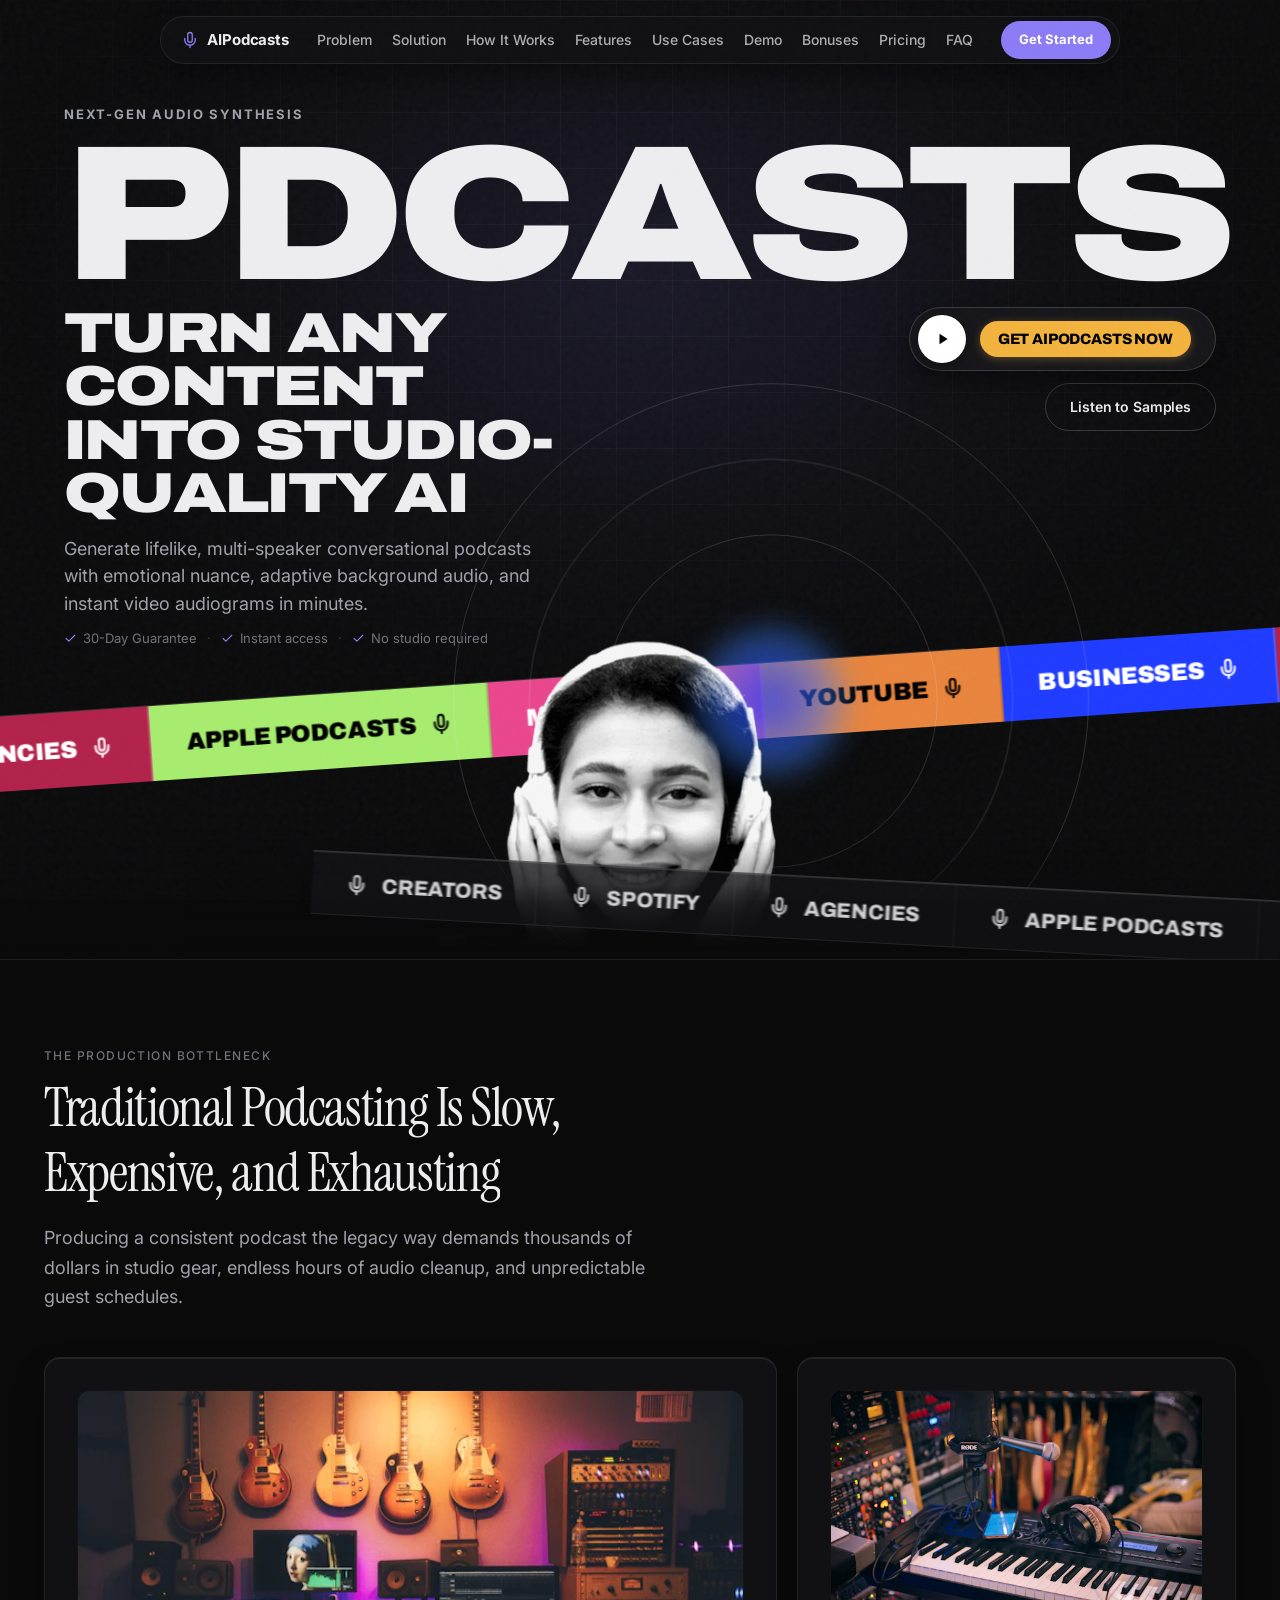
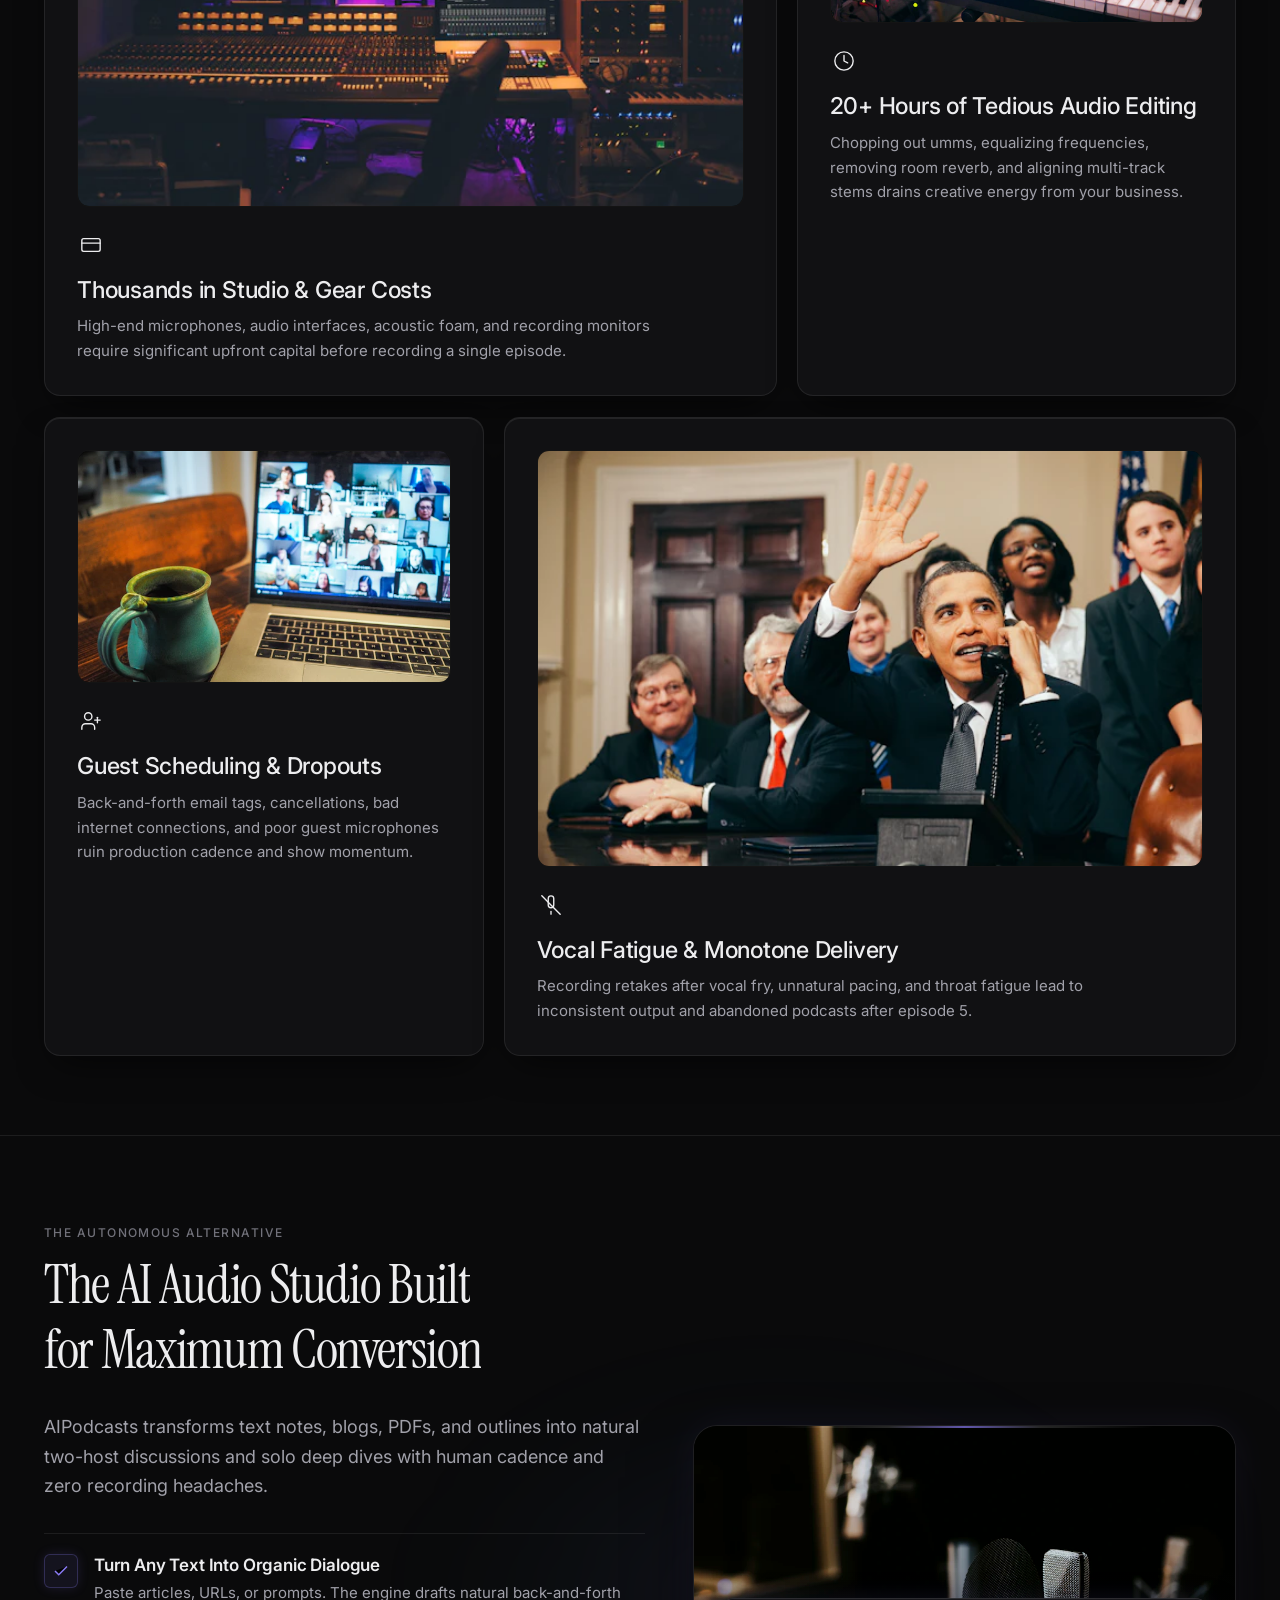
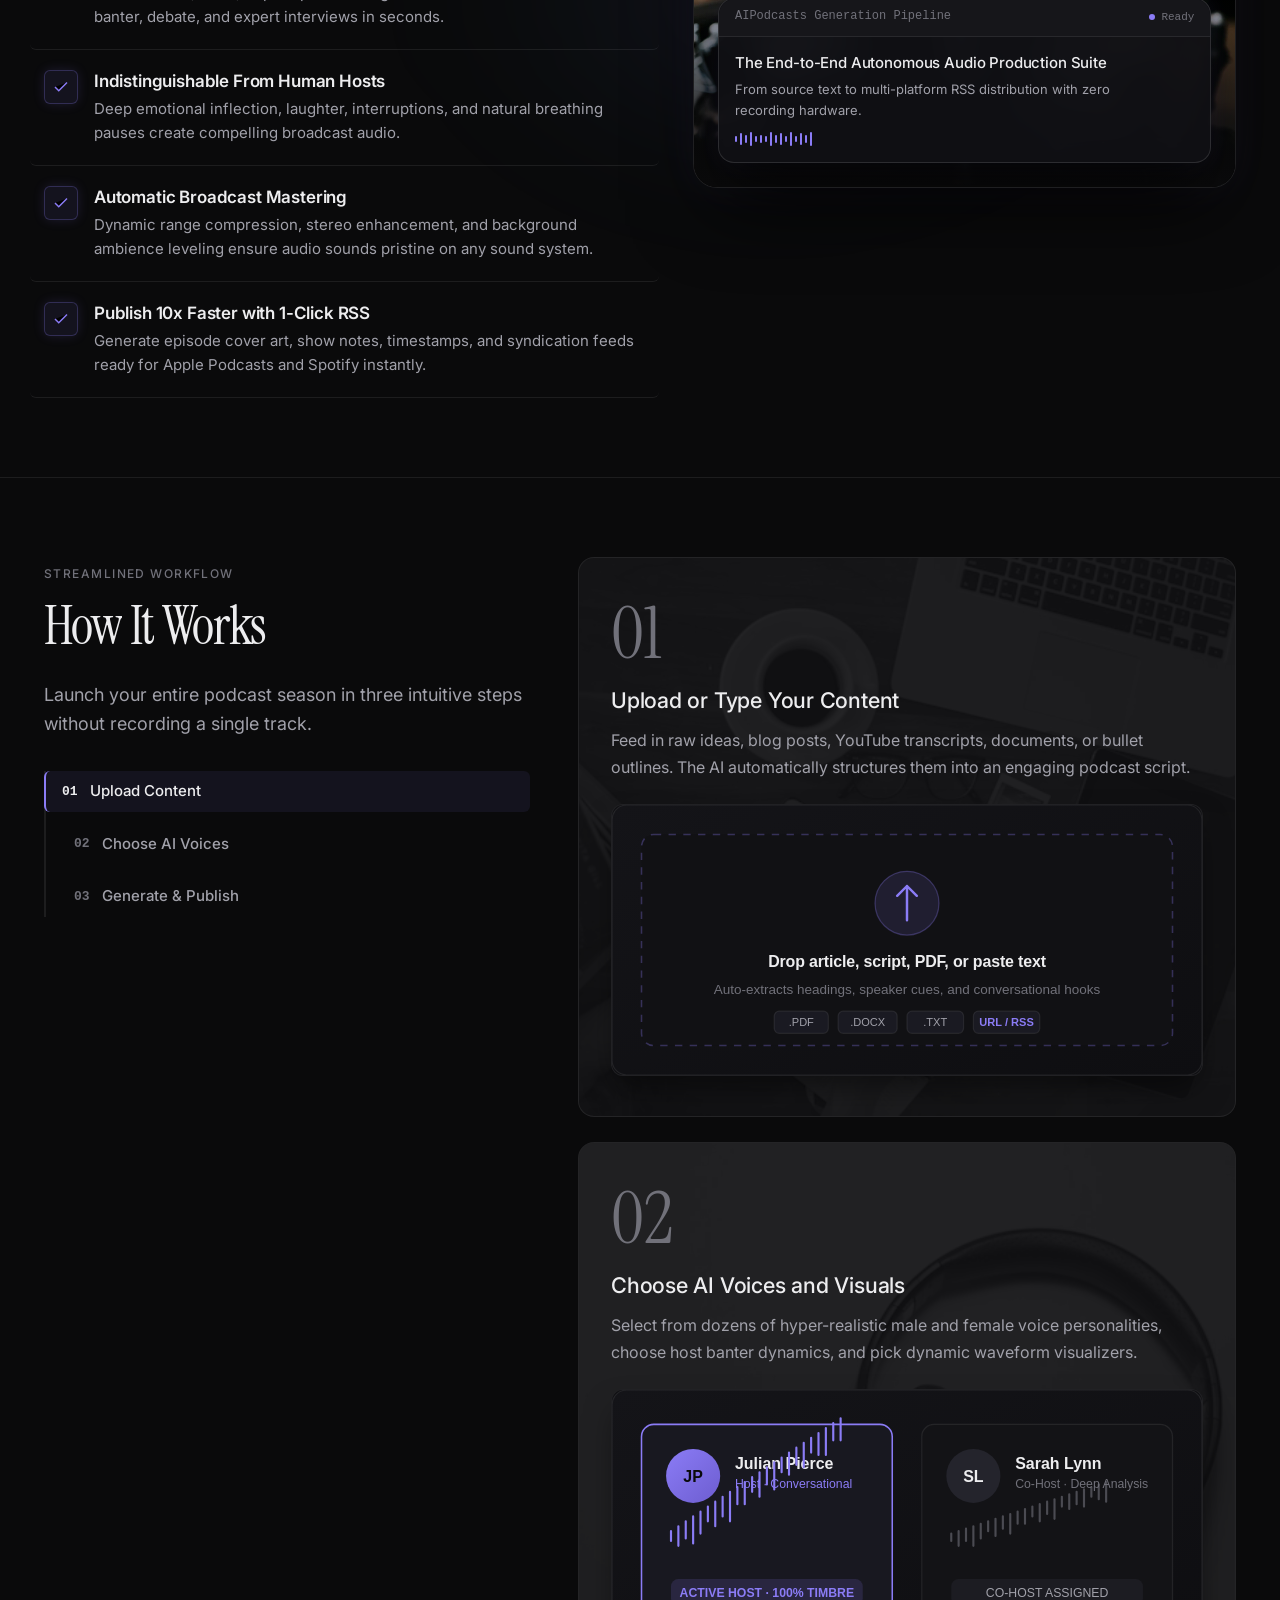
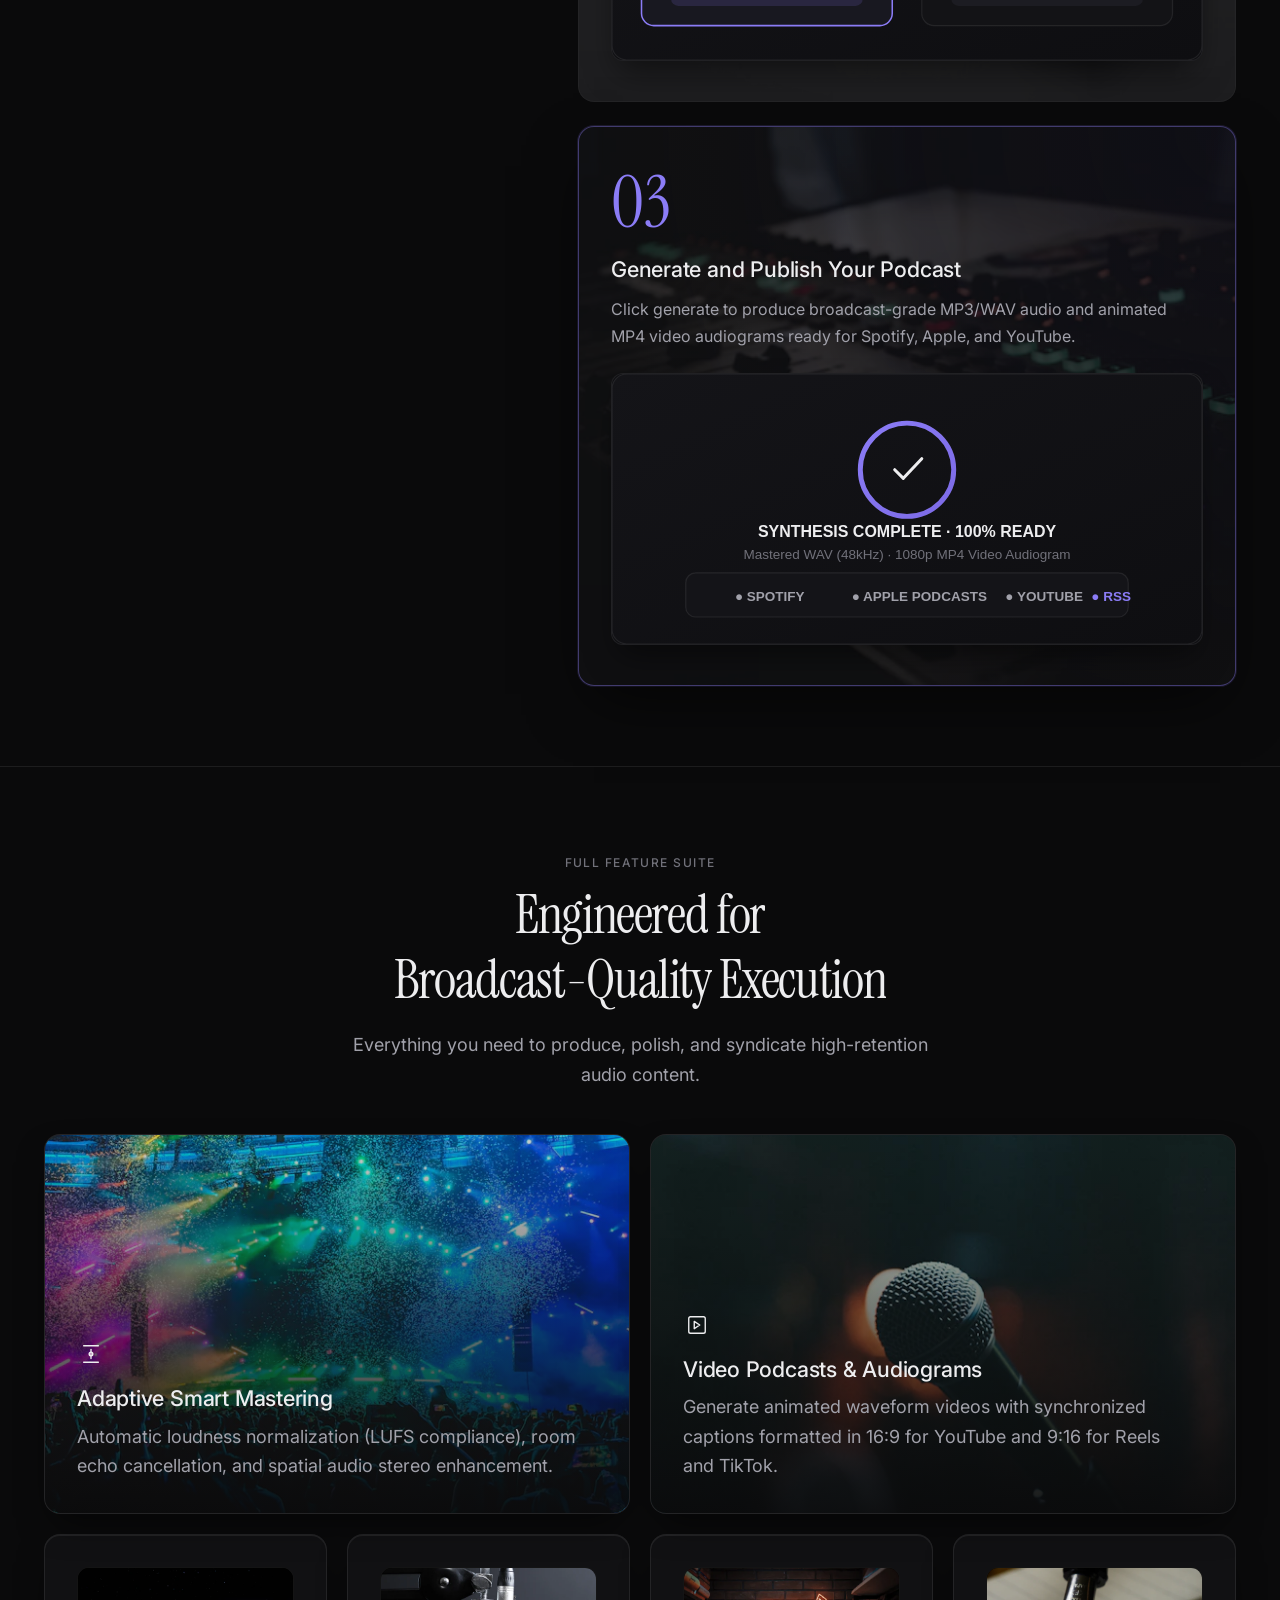
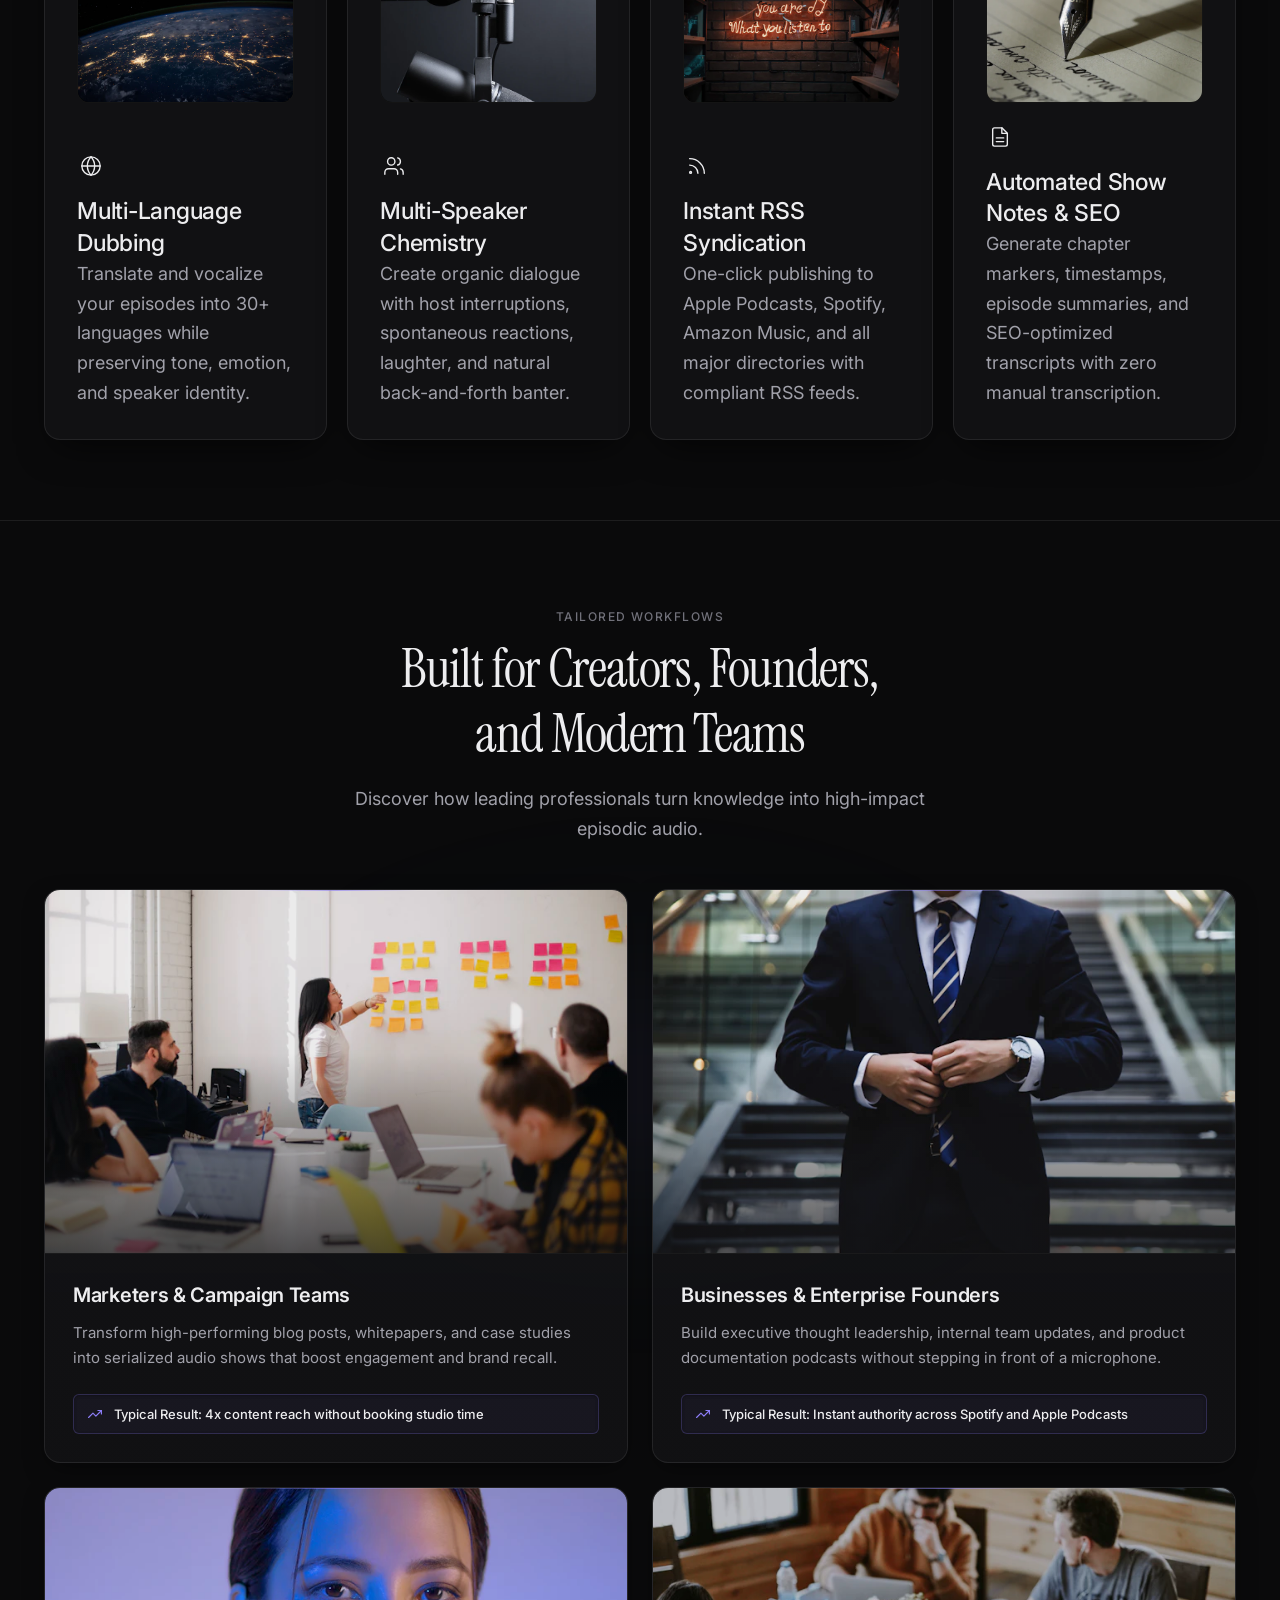
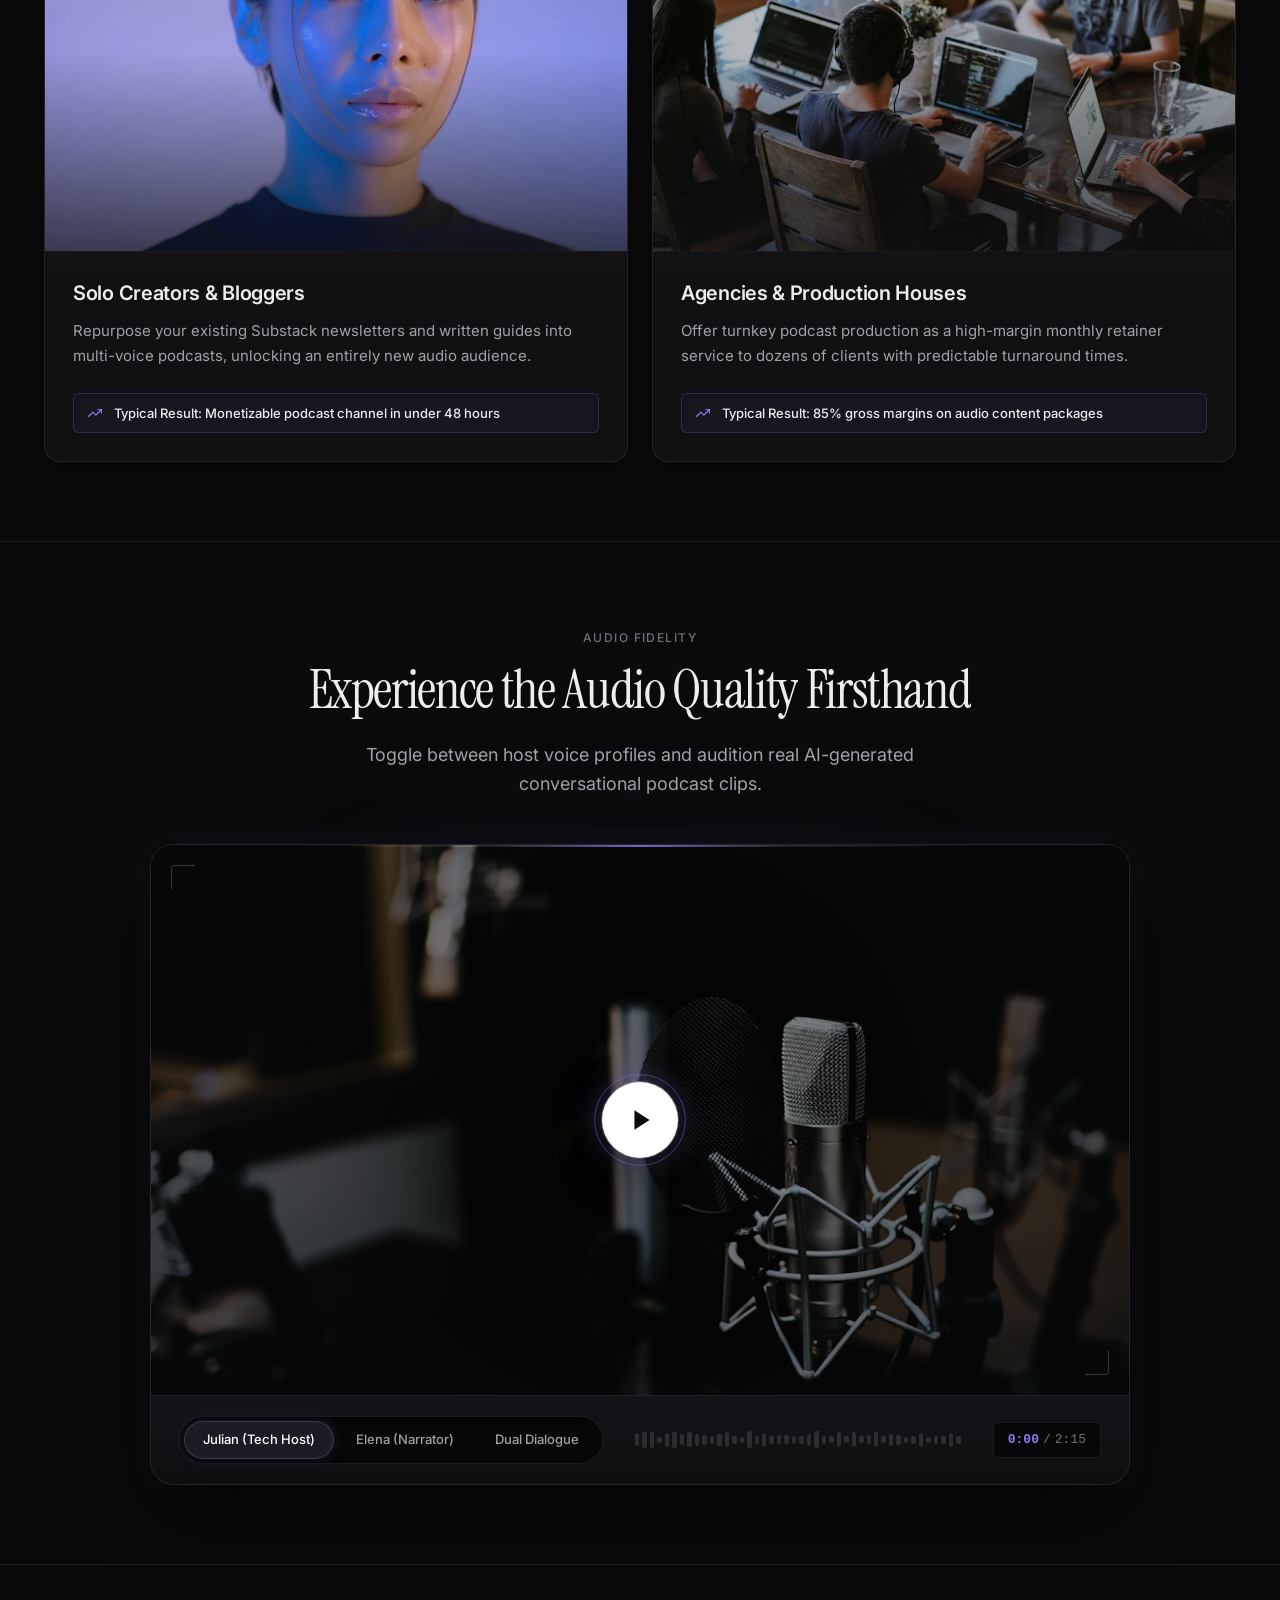
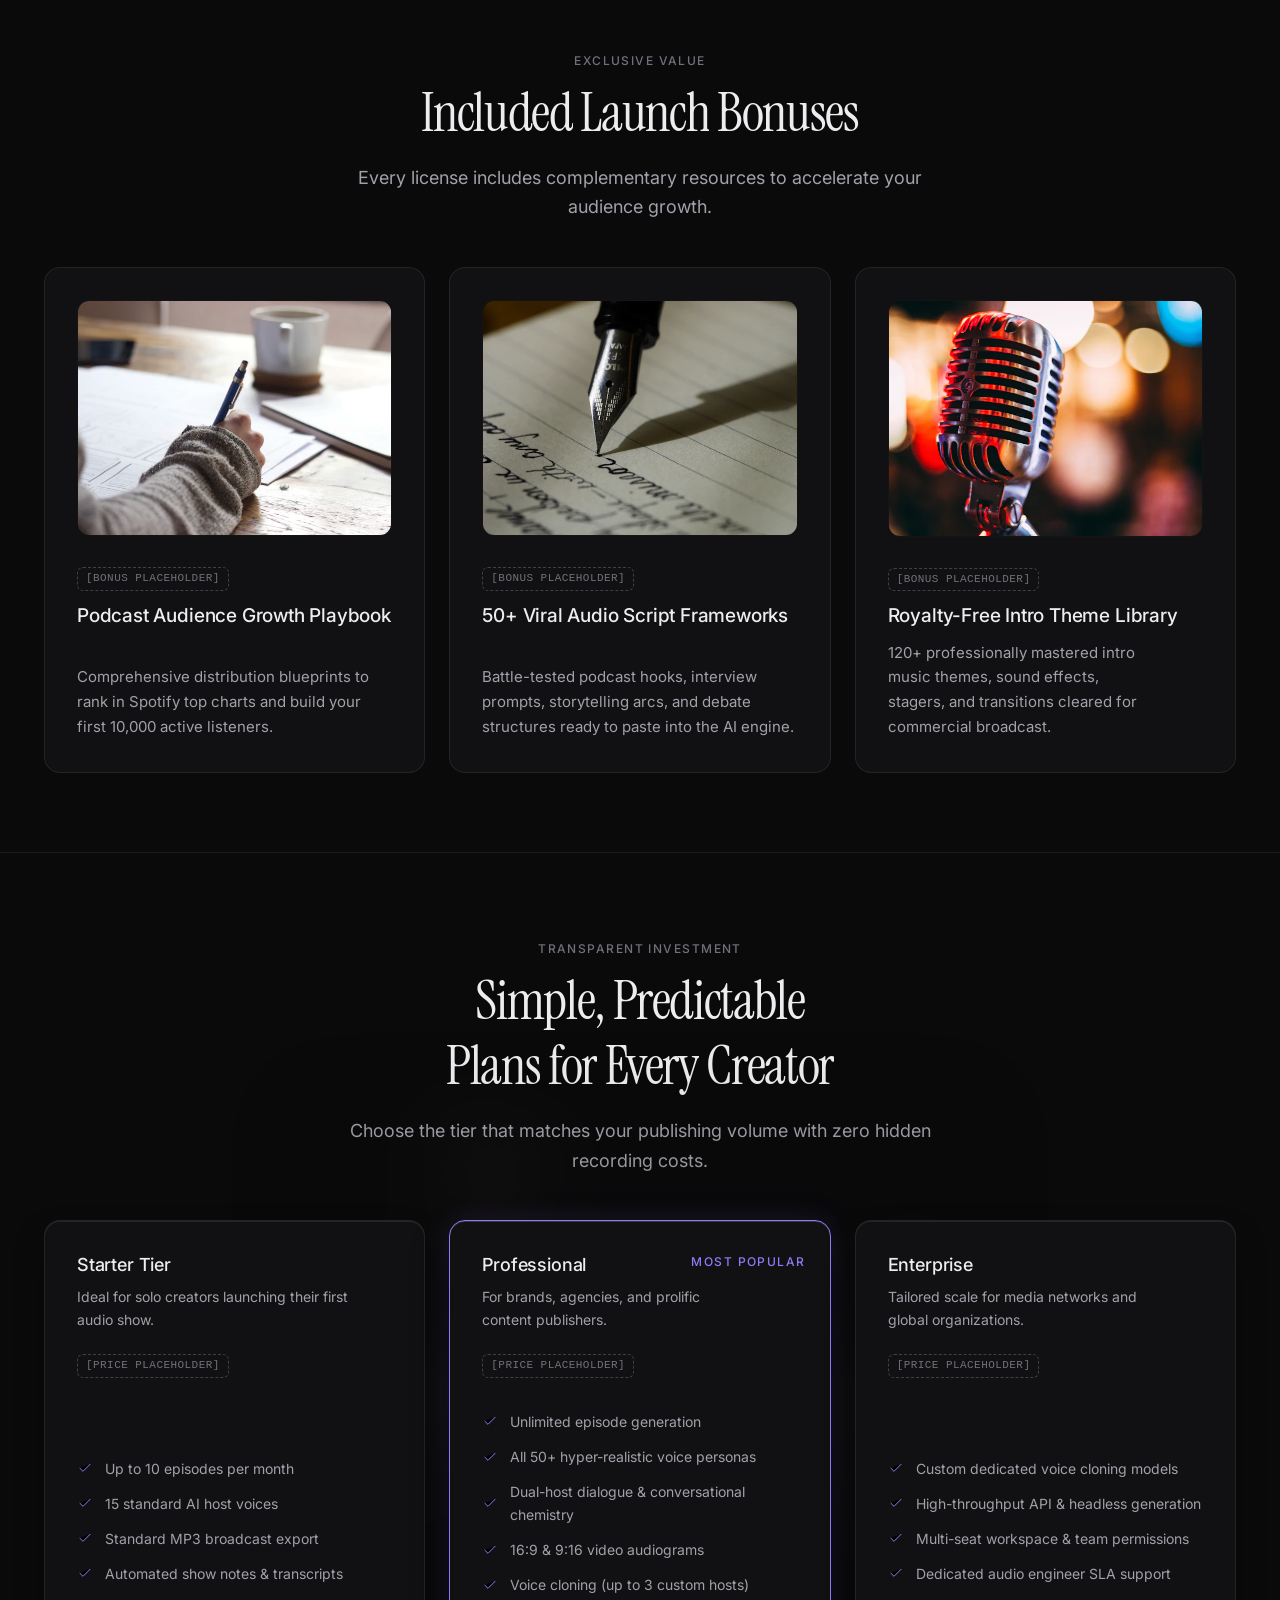
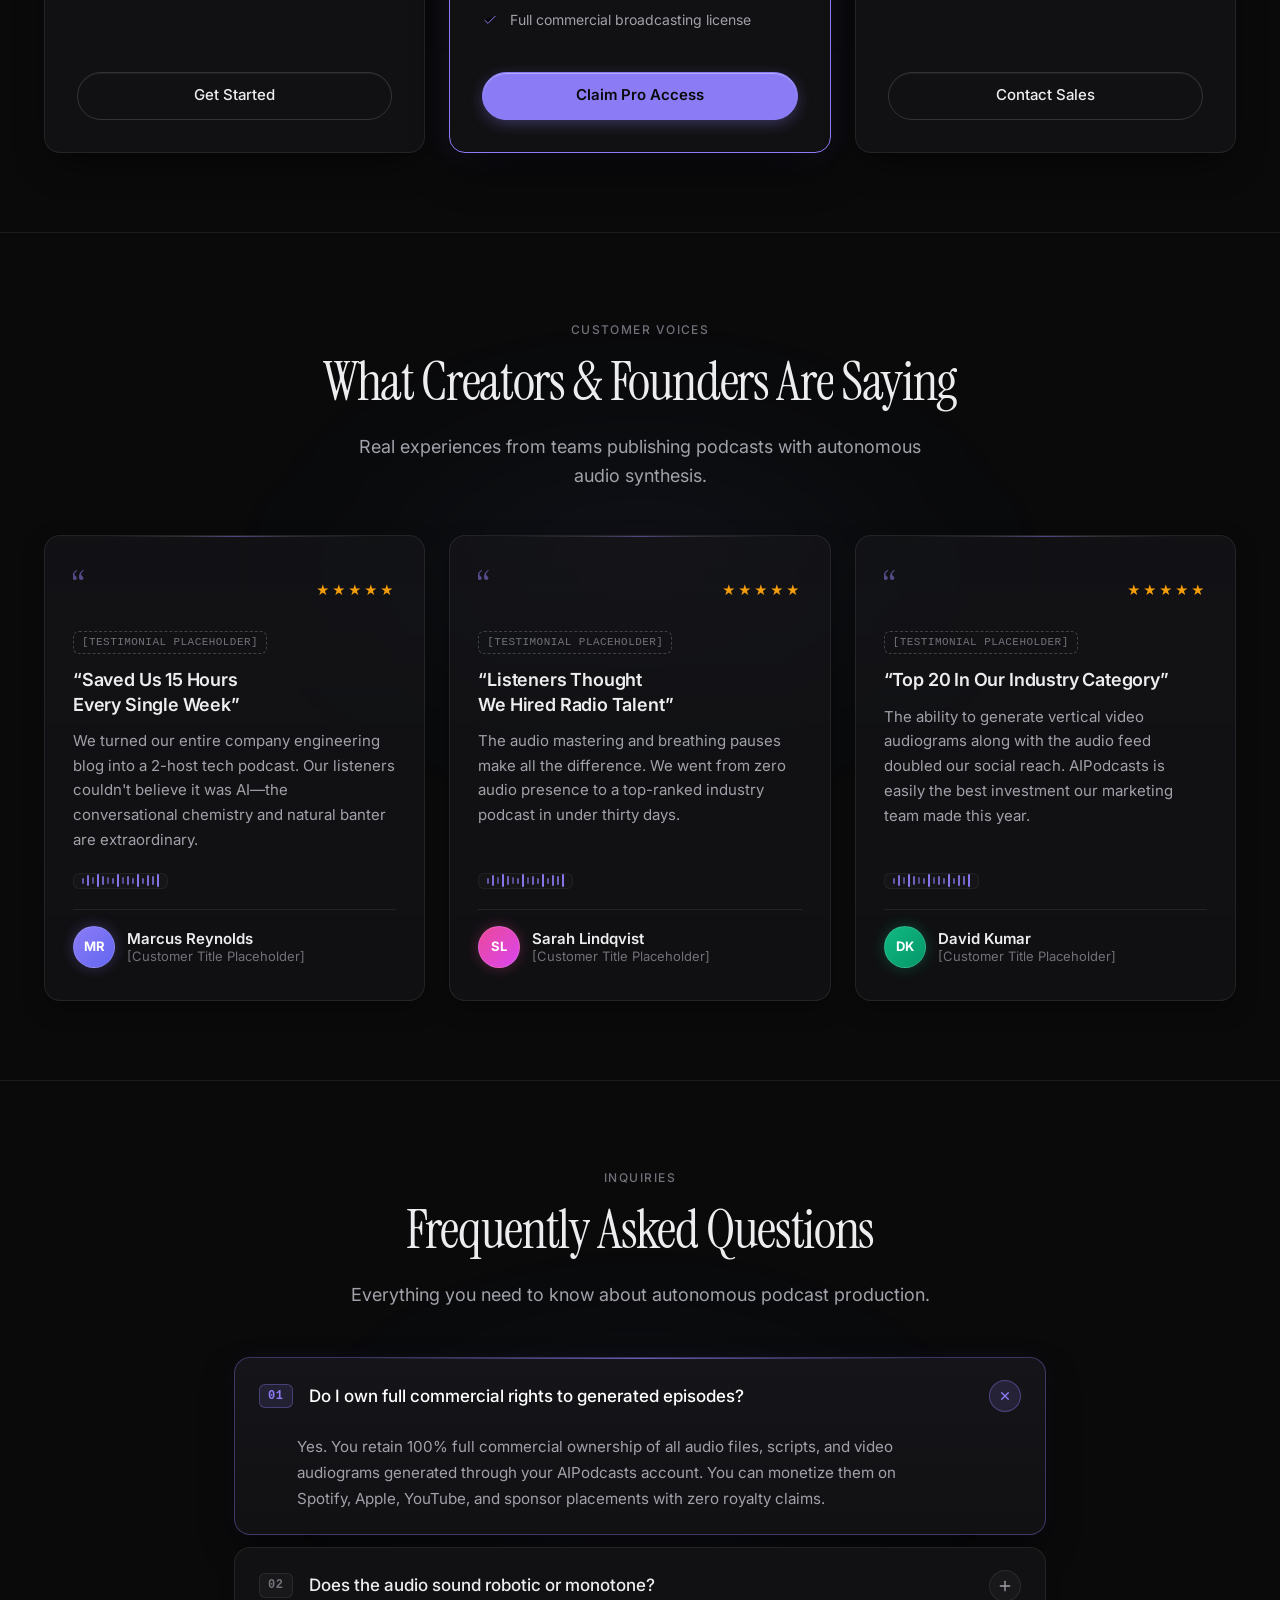
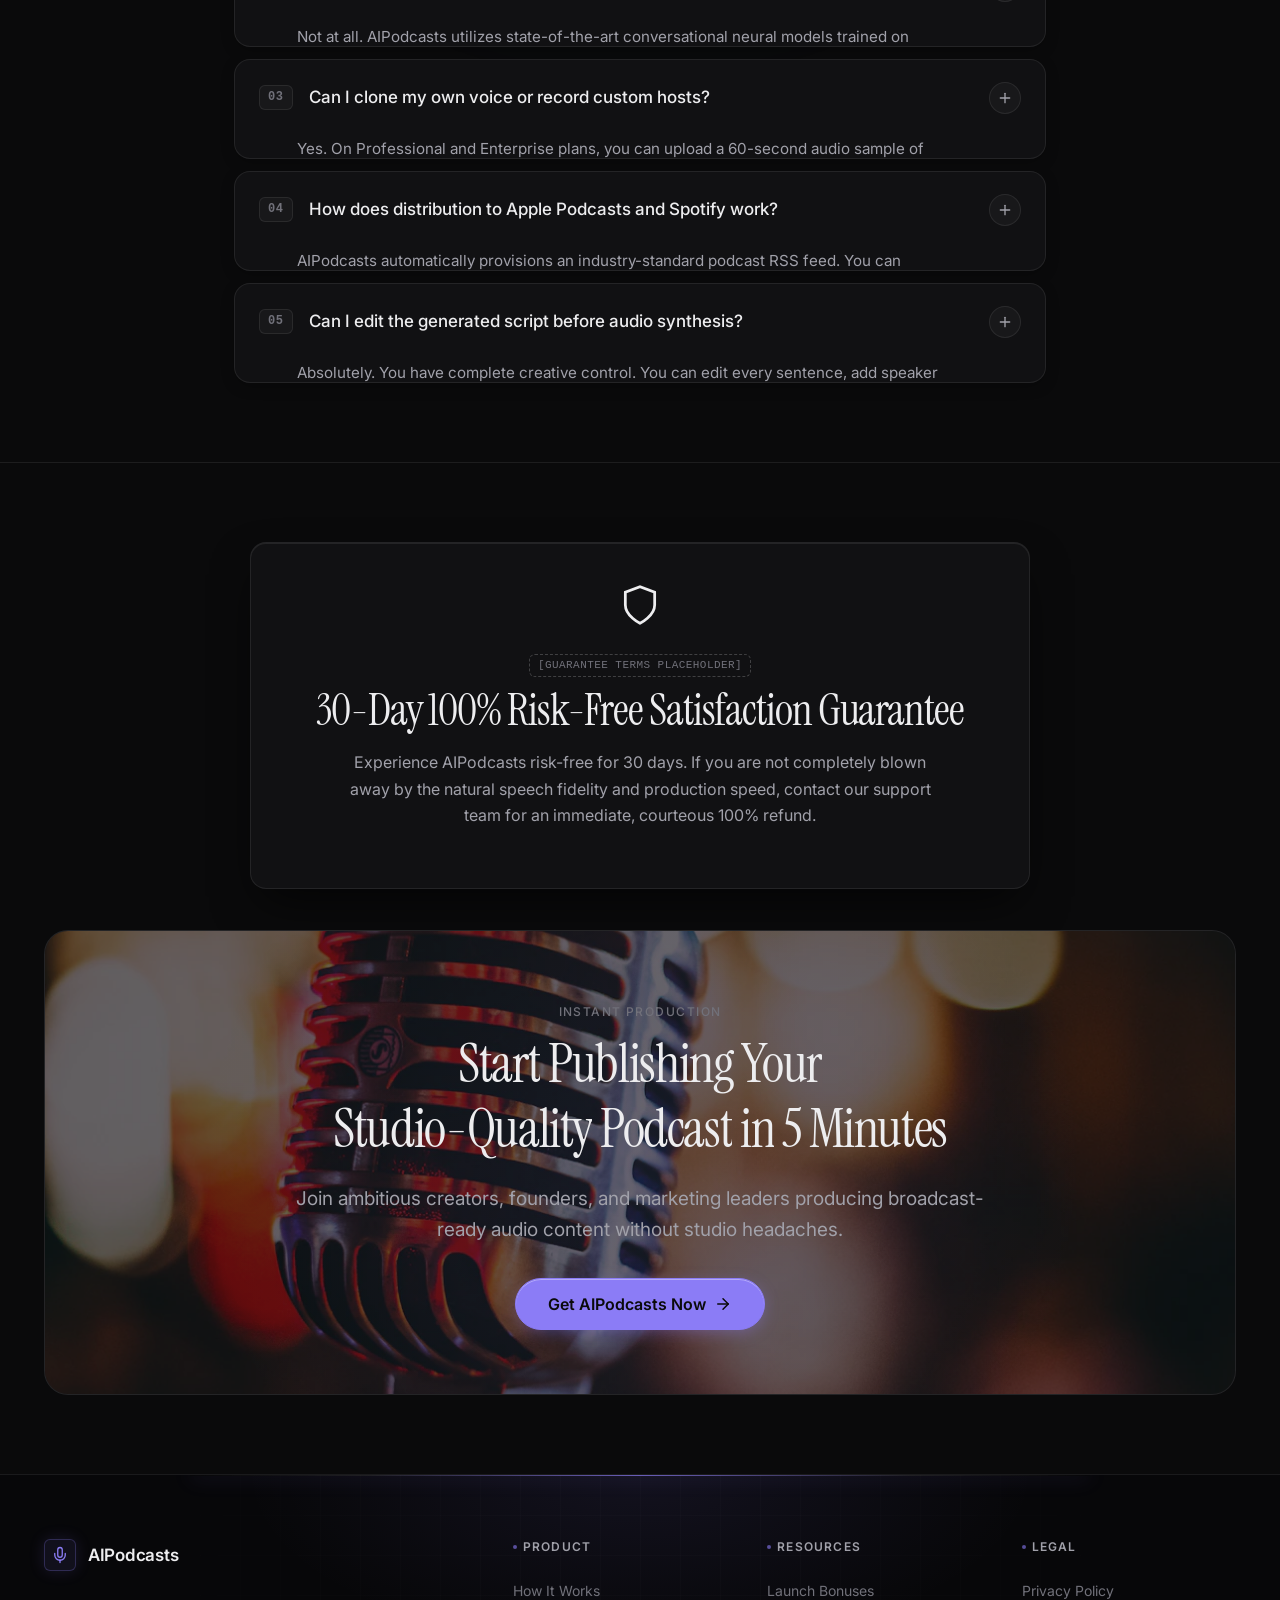
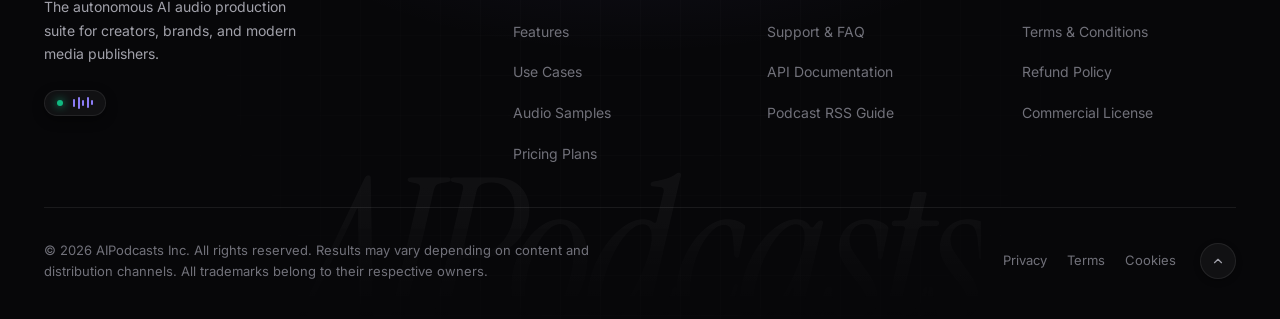
==== commit 4dc2104e: "Improve cross-device responsiveness and mobile navigation" ====
--- a/index.html
+++ b/index.html
@@ -2,7 +2,7 @@
 <html lang="en">
 <head>
   <meta charset="UTF-8">
-  <meta name="viewport" content="width=device-width, initial-scale=1.0">
+  <meta name="viewport" content="width=device-width, initial-scale=1.0, viewport-fit=cover">
   <title>AIPodcasts — Turn Any Content Into Studio-Quality AI Podcasts</title>
   <meta name="description" content="Generate lifelike, multi-speaker conversational podcasts with emotional nuance, adaptive background audio, and instant video audiograms in minutes.">
 
--- a/css/base.css
+++ b/css/base.css
@@ -100,7 +100,7 @@
   -moz-osx-font-smoothing: grayscale;
   background-color: var(--color-bg);
   color: var(--color-text-primary);
-  overflow-x: hidden;
+  overflow-x: clip;
 }
 
 body {
@@ -110,7 +110,7 @@
   background-color: var(--color-bg);
   color: var(--color-text-primary);
   min-height: 100vh;
-  overflow-x: hidden;
+  overflow-x: clip;
   text-rendering: optimizeLegibility;
   position: relative;
 }
@@ -120,8 +120,8 @@
   content: "";
   position: fixed;
   inset: 0;
-  width: 100vw;
-  height: 100vh;
+  width: 100%;
+  height: 100%;
   background-image: url("data:image/svg+xml,%3Csvg viewBox='0 0 200 200' xmlns='http://www.w3.org/2000/svg'%3E%3Cfilter id='noiseFilter'%3E%3CfeTurbulence type='fractalNoise' baseFrequency='0.8' numOctaves='3' stitchTiles='stitch'/%3E%3C/filter%3E%3Crect width='100%25' height='100%25' filter='url(%23noiseFilter)' opacity='0.022'/%3E%3C/svg%3E");
   pointer-events: none;
   z-index: 9999;
@@ -231,8 +231,8 @@
   max-width: var(--container-max);
   margin-left: auto;
   margin-right: auto;
-  padding-left: var(--container-gutter);
-  padding-right: var(--container-gutter);
+  padding-left: max(var(--container-gutter), env(safe-area-inset-left, 0px));
+  padding-right: max(var(--container-gutter), env(safe-area-inset-right, 0px));
 }
 
 .section {
--- a/css/sections.css
+++ b/css/sections.css
@@ -132,10 +132,12 @@
   display: flex;
   flex-direction: column;
   justify-content: space-between;
-  padding: 100px var(--space-6) var(--space-8);
+  padding: max(80px, calc(64px + env(safe-area-inset-top, 0px))) var(--space-6) max(var(--space-8), env(safe-area-inset-bottom, 0px)) var(--space-6);
   opacity: 0;
   visibility: hidden;
   transition: opacity var(--transition-base), visibility var(--transition-base);
+  overflow-y: auto;
+  -webkit-overflow-scrolling: touch;
 }
 
 .mobile-sheet.is-open {
@@ -146,14 +148,15 @@
 .mobile-sheet__links {
   display: flex;
   flex-direction: column;
-  gap: var(--space-6);
+  gap: clamp(8px, 1.8vh, 18px);
 }
 
 .mobile-sheet__link {
   font-family: var(--font-serif);
-  font-size: 2.25rem;
+  font-size: clamp(1.35rem, 3.8vh, 2.25rem);
   color: var(--color-text-secondary);
   transition: color var(--transition-fast), transform var(--transition-fast);
+  padding: 4px 0;
 }
 
 .mobile-sheet__link:hover,
@@ -1039,6 +1042,14 @@
   grid-template-columns: 0.85fr 1.15fr;
   gap: var(--space-12);
   align-items: flex-start;
+  min-width: 0;
+  max-width: 100%;
+}
+
+.how-it-works__steps-col,
+.how-it-works__step-card {
+  min-width: 0;
+  max-width: 100%;
 }
 
 .how-it-works__sticky-left {
@@ -1140,7 +1151,9 @@
   position: absolute;
   inset: 0;
   width: 100%;
+  max-width: 100%;
   height: 100%;
+  max-height: 100%;
   object-fit: cover;
   opacity: 0.08;
   pointer-events: none;
@@ -1200,6 +1213,7 @@
 
 .how-it-works__step-mockup img {
   width: 100%;
+  max-width: 100%;
   height: auto;
   display: block;
 }
@@ -1574,7 +1588,9 @@
   position: absolute;
   inset: 0;
   width: 100%;
+  max-width: 100%;
   height: 100%;
+  max-height: 100%;
   object-fit: cover;
   filter: contrast(1.1) saturate(1.05) brightness(0.9);
   transition: transform 600ms cubic-bezier(0.16, 1, 0.3, 1), filter 600ms ease;
@@ -2244,7 +2260,7 @@
    -------------------------------------------------------------------------- */
 .site-footer {
   padding-top: var(--space-16);
-  padding-bottom: var(--space-10);
+  padding-bottom: max(var(--space-10), calc(var(--space-8) + env(safe-area-inset-bottom, 0px)));
   background-color: #070709;
   border-top: 1px solid var(--color-border);
   position: relative;
--- a/css/responsive.css
+++ b/css/responsive.css
@@ -46,46 +46,6 @@
     display: flex;
   }
 
-  /* Hero Section: Tablet Split Stack */
-  .hero__split {
-    grid-template-columns: 1fr;
-    gap: var(--space-12);
-  }
-
-  .hero__content {
-    max-width: 640px;
-    margin: 0 auto;
-    text-align: center;
-  }
-
-  .hero__cta-group {
-    justify-content: center;
-  }
-
-  .hero__social-proof {
-    justify-content: center;
-  }
-
-  .hero__trust {
-    justify-content: center;
-  }
-
-  .hero__stage-wrapper {
-    max-width: 520px;
-  }
-
-  .hero__headphones-accent {
-    right: -12px;
-    width: 130px;
-    height: 130px;
-  }
-
-  .hero__headphones-accent {
-    right: -12px;
-    width: 130px;
-    height: 130px;
-  }
-
   /* Section Headers: Optimal measure */
   .section-header {
     margin-bottom: var(--space-12);
@@ -152,12 +112,10 @@
     grid-column: span 1;
   }
 
-  /* Pricing: Centered Focus Stack */
+  /* Pricing: 3 columns on tablet landscape / laptop with tighter gap */
   .pricing__grid {
-    grid-template-columns: 1fr;
-    max-width: 480px;
-    margin-left: auto;
-    margin-right: auto;
+    grid-template-columns: repeat(3, minmax(0, 1fr));
+    gap: var(--space-4);
   }
 
   /* Testimonials: Adaptive wrap */
@@ -170,6 +128,17 @@
   .site-footer__grid {
     grid-template-columns: 1fr 1fr;
     gap: var(--space-10);
+  }
+}
+
+/* Tablet Stacking Breakpoint (960px down) */
+@media (max-width: 960px) {
+  /* Pricing: Single column focused cards */
+  .pricing__grid {
+    grid-template-columns: 1fr;
+    max-width: 480px;
+    margin-left: auto;
+    margin-right: auto;
   }
 }
 
@@ -203,88 +172,6 @@
     text-align: left;
   }
 
-  /* Hero Section: Stacked Controls & Full-Width Buttons */
-  .hero {
-    padding-top: calc(12px + 48px + var(--space-12));
-    padding-bottom: var(--space-16);
-  }
-
-  .hero__split {
-    grid-template-columns: 1fr;
-    gap: var(--space-10);
-  }
-
-  .hero__content {
-    text-align: center;
-    max-width: 100%;
-  }
-
-  .hero__title {
-    font-size: clamp(2rem, 5.8vw, 2.5rem);
-    line-height: 1.1;
-  }
-
-  .hero__cta-group {
-    flex-direction: column;
-    width: 100%;
-    gap: var(--space-3);
-  }
-
-  .hero__cta-group .btn {
-    width: 100%;
-  }
-
-  .hero__social-proof {
-    flex-direction: column;
-    align-items: center;
-    gap: var(--space-3);
-    text-align: center;
-  }
-
-  .hero__trust {
-    flex-direction: column;
-    align-items: center;
-    gap: var(--space-3);
-    margin-bottom: var(--space-8);
-  }
-
-  .hero__stage-wrapper {
-    max-width: 100%;
-    padding: 0 4px;
-  }
-
-  .hero__ambient-glow,
-  .hero__orbital-ring {
-    display: none;
-  }
-
-  .hero__headphones-accent {
-    display: none;
-  }
-
-  /* Make floating cards stack cleanly on mobile */
-  .hero__float-card--transcript {
-    position: static;
-    transform: none !important;
-    width: 100%;
-    margin-bottom: var(--space-3);
-  }
-
-  .hero__float-card--voice {
-    position: static;
-    transform: none !important;
-    width: 100%;
-    margin-top: var(--space-3);
-    margin-bottom: var(--space-3);
-  }
-
-  .hero__float-card--export {
-    position: static;
-    transform: none !important;
-    width: 100%;
-    margin-top: var(--space-3);
-  }
-
   /* Problem Bento: Single Column Stack */
   .problem__bento,
   .problem__bento-row-2 {
@@ -334,19 +221,38 @@
     flex-direction: column;
     align-items: stretch;
     gap: var(--space-4);
-    padding: var(--space-5) var(--space-6);
+    padding: var(--space-5) var(--space-4);
+    max-width: 100%;
+    box-sizing: border-box;
   }
 
   .demo__segmented-tabs {
     width: 100%;
-    justify-content: space-between;
+    max-width: 100%;
+    display: flex;
+    overflow-x: auto;
+    -webkit-overflow-scrolling: touch;
+    scrollbar-width: none;
+    padding: 3px;
+    box-sizing: border-box;
+  }
+
+  .demo__segmented-tabs::-webkit-scrollbar {
+    display: none;
   }
 
   .demo__segment-btn {
-    flex: 1;
+    flex: 1 0 auto;
     text-align: center;
-    padding: 6px 8px;
+    padding: 6px 10px;
     font-size: 0.75rem;
+    white-space: nowrap;
+  }
+
+  .demo__waveform {
+    width: 100%;
+    max-width: 100%;
+    box-sizing: border-box;
   }
 
   .demo__time-badge {
@@ -421,13 +327,15 @@
     line-height: 1.14;
   }
 
-  .hero__subtitle {
-    font-size: 1.0625rem;
-  }
-
   .section-header h2 {
     font-size: clamp(1.85rem, 6.5vw, 2.25rem);
     line-height: 1.18;
+  }
+
+  /* Demo tabs padding on mobile */
+  .demo__segment-btn {
+    padding: 6px 8px;
+    font-size: 0.75rem;
   }
 
   /* Card Padding Density */
@@ -480,8 +388,9 @@
     font-size: 0.8125rem;
   }
 
-  .hero__title {
-    font-size: 1.75rem;
+  .demo__segment-btn {
+    padding: 4px 5px;
+    font-size: 0.6875rem;
   }
 
   .section-header h2 {
--- a/css/sections/hero.css
+++ b/css/sections/hero.css
@@ -30,7 +30,7 @@
    -------------------------------------------------------------------------- */
 .site-header {
   position: fixed;
-  top: 20px;
+  top: max(16px, env(safe-area-inset-top, 16px));
   left: 0;
   right: 0;
   z-index: 100;
@@ -356,6 +356,7 @@
 
 /* Second Headline Line: "TURN ANY CONTENT INTO STUDIO-QUALITY AI" */
 .hero__title-line2 {
+  display: block;
   font-family: 'Archivo', 'Unbounded', sans-serif;
   font-weight: 900;
   font-stretch: 125%;
@@ -367,6 +368,8 @@
   letter-spacing: -0.03em;
   max-width: 680px;
   text-align: left;
+  text-wrap: balance;
+  overflow-wrap: break-word;
 }
 
 /* --------------------------------------------------------------------------
@@ -565,12 +568,14 @@
 
 .hero__portrait-wrap {
   position: relative;
-  display: inline-flex;
+  display: flex;
   align-items: flex-end;
   justify-content: center;
   height: 100%;
   max-height: 100%;
+  width: 100%;
   max-width: 100%;
+  overflow: hidden;
 }
 
 /* 3 Concentric Sound Rings Pulsing from Ear */
@@ -640,6 +645,7 @@
   height: 100%;
   max-height: 100%;
   width: auto;
+  max-width: 100%;
   object-fit: contain;
   object-position: bottom center;
   pointer-events: none;
@@ -911,19 +917,19 @@
    9. Responsive Adaptations
    -------------------------------------------------------------------------- */
 
-/* Tablet Viewport (1024px) */
+/* Tablet & Medium Screen Viewports (960px to 1024px) */
 @media (max-width: 1024px) {
   .hero--editorial {
     min-height: 880px;
-    padding-top: 96px;
+    padding-top: max(96px, calc(80px + env(safe-area-inset-top, 0px)));
   }
 
   .hero__giant-word {
-    font-size: clamp(60px, 14vw, 170px);
+    font-size: clamp(52px, 12vw, 150px);
   }
 
   .hero__title-line2 {
-    font-size: clamp(24px, 3.8vw, 44px);
+    font-size: clamp(24px, 3.6vw, 40px);
     max-width: 520px;
   }
 
@@ -947,26 +953,15 @@
   }
 }
 
-/* Small Tablet / Portrait (768px) */
-@media (max-width: 768px) {
-  .hero--editorial {
-    min-height: 920px;
-    padding-top: 90px;
-  }
-
-  .hero__giant-word {
-    font-size: clamp(52px, 13vw, 110px);
-  }
-
-  /* CTA row wraps under headline */
+/* Tablet Portrait & Stacking Breakpoint (769px to 960px) */
+@media (max-width: 960px) {
   .hero__line2-cta-row {
     flex-direction: column;
     align-items: flex-start;
-    gap: 16px;
+    gap: 20px;
   }
 
   .hero__title-line2 {
-    font-size: clamp(22px, 3.8vw, 32px);
     max-width: 100%;
   }
 
@@ -976,15 +971,36 @@
     flex-wrap: wrap;
     gap: 12px;
   }
-
-  .hero__ribbon {
+}
+
+/* Small Tablet / Portrait (768px) */
+@media (max-width: 768px) {
+  .hero--editorial {
+    min-height: 900px;
+    padding-top: max(90px, calc(76px + env(safe-area-inset-top, 0px)));
+  }
+
+  .hero__giant-word {
+    font-size: clamp(44px, 10vw, 88px);
+  }
+
+  .hero__title-line2 {
+    font-size: clamp(22px, 3.8vw, 32px);
+    max-width: 100%;
+  }
+
+  .hero__ribbon,
+  .hero__ribbon--top,
+  .hero__ribbon--bottom {
     height: 56px;
   }
 
-  .hero__ribbon-block {
+  .hero__ribbon-block,
+  .hero__ribbon--top .hero__ribbon-block,
+  .hero__ribbon--bottom .hero__ribbon-block {
     height: 56px;
-    font-size: 20px;
-    padding: 0 24px;
+    font-size: 18px;
+    padding: 0 20px;
   }
 
   .hero__ribbon-mic {
@@ -1002,20 +1018,21 @@
   }
 }
 
-/* Mobile Handsets (640px down to 320px) */
+/* Mobile Handsets (640px down to 361px) */
 @media (max-width: 640px) {
   .hero--editorial {
-    min-height: 860px;
-    padding-top: 84px;
+    min-height: 840px;
+    padding-top: max(84px, calc(72px + env(safe-area-inset-top, 0px)));
   }
 
   .hero__container {
-    padding: 0 16px;
-  }
-
-  /* PODCASTS fills full width (~18vw) */
+    padding-left: max(16px, env(safe-area-inset-left, 0px));
+    padding-right: max(16px, env(safe-area-inset-right, 0px));
+  }
+
+  /* PODCASTS fits safely within 288px container */
   .hero__giant-word {
-    font-size: clamp(38px, 17vw, 68px);
+    font-size: clamp(32px, 10.5vw, 56px);
     line-height: 0.9;
     letter-spacing: -0.03em;
     max-width: 100%;
@@ -1027,12 +1044,16 @@
     gap: 16px;
   }
 
-  /* Line 2 is 28px on mobile */
   .hero__title-line2 {
-    font-size: 28px;
-    line-height: 1.05;
+    display: block;
+    font-size: clamp(17px, 5vw, 24px);
+    font-stretch: 100%;
+    font-variation-settings: 'wdth' 100, 'wght' 900;
+    line-height: 1.12;
     letter-spacing: -0.02em;
     max-width: 100%;
+    word-break: keep-all;
+    overflow-wrap: normal;
   }
 
   .hero__subcopy-row {
@@ -1046,11 +1067,13 @@
   }
 
   .hero__trust-line {
-    font-size: 11px;
-    gap: 6px;
-  }
-
-  /* Full-width Stacked CTA Buttons (Min 52px tall) */
+    font-size: 12px;
+    gap: 6px 10px;
+    flex-wrap: wrap;
+    justify-content: flex-start;
+  }
+
+  /* Full-width Stacked CTA Buttons (Min 48px/54px tall) */
   .hero__cta-actions {
     flex-direction: column;
     width: 100%;
@@ -1063,6 +1086,7 @@
     justify-content: flex-start;
     padding: 0 8px;
     gap: 10px;
+    box-sizing: border-box;
   }
 
   .hero__cta-play-circle {
@@ -1073,13 +1097,16 @@
   .hero__cta-label {
     flex: 1;
     text-align: center;
-    font-size: 13.5px;
-    padding: 10px 14px;
+    font-size: clamp(11px, 3.4vw, 13.5px);
+    padding: 8px 8px;
+    white-space: nowrap;
+    letter-spacing: -0.01em;
   }
 
   .hero__cta-secondary {
     width: 100%;
-    height: 52px;
+    height: 50px;
+    box-sizing: border-box;
   }
 
   /* One ribbon only on mobile (hide bottom reflection ribbon) */
@@ -1092,14 +1119,17 @@
     transform: rotate(-3deg);
   }
 
-  .hero__ribbon {
-    height: 48px;
-  }
-
-  .hero__ribbon-block {
-    height: 48px;
-    font-size: 16px;
-    padding: 0 16px;
+  .hero__ribbon,
+  .hero__ribbon--top {
+    height: 46px;
+  }
+
+  .hero__ribbon-block,
+  .hero__ribbon--top .hero__ribbon-block {
+    height: 46px;
+    font-size: 15px;
+    padding: 0 14px;
+    gap: 8px;
   }
 
   /* Portrait centered at bottom */
@@ -1116,30 +1146,46 @@
   }
 
   .hero__sound-rings {
-    width: 380px;
-    height: 380px;
+    width: min(340px, 88vw);
+    height: min(340px, 88vw);
   }
 
   .hero__ear-duotone {
-    width: 80px;
-    height: 80px;
-  }
-}
-
-/* 320px Ultra-Compact Handset */
+    width: 72px;
+    height: 72px;
+  }
+}
+
+/* 320px Ultra-Compact Handset (iPhone SE 1st gen / Galaxy Fold narrow) */
 @media (max-width: 360px) {
   .hero__giant-word {
-    font-size: 38px;
+    font-size: clamp(26px, 9vw, 32px);
+    letter-spacing: -0.04em;
   }
 
   .hero__title-line2 {
-    font-size: 24px;
+    font-size: clamp(14px, 4.2vw, 16px);
+    font-stretch: 100%;
+    font-variation-settings: 'wdth' 100, 'wght' 900;
+    line-height: 1.15;
+    word-break: keep-all;
+    overflow-wrap: normal;
   }
 
   .hero__trust-line {
     flex-direction: column;
     align-items: flex-start;
-    gap: 4px;
+    gap: 5px;
+  }
+
+  .hero__trust-sep {
+    display: none;
+  }
+
+  .hero__cta-label {
+    font-size: 11px;
+    padding: 7px 6px;
+    letter-spacing: -0.01em;
   }
 }
 
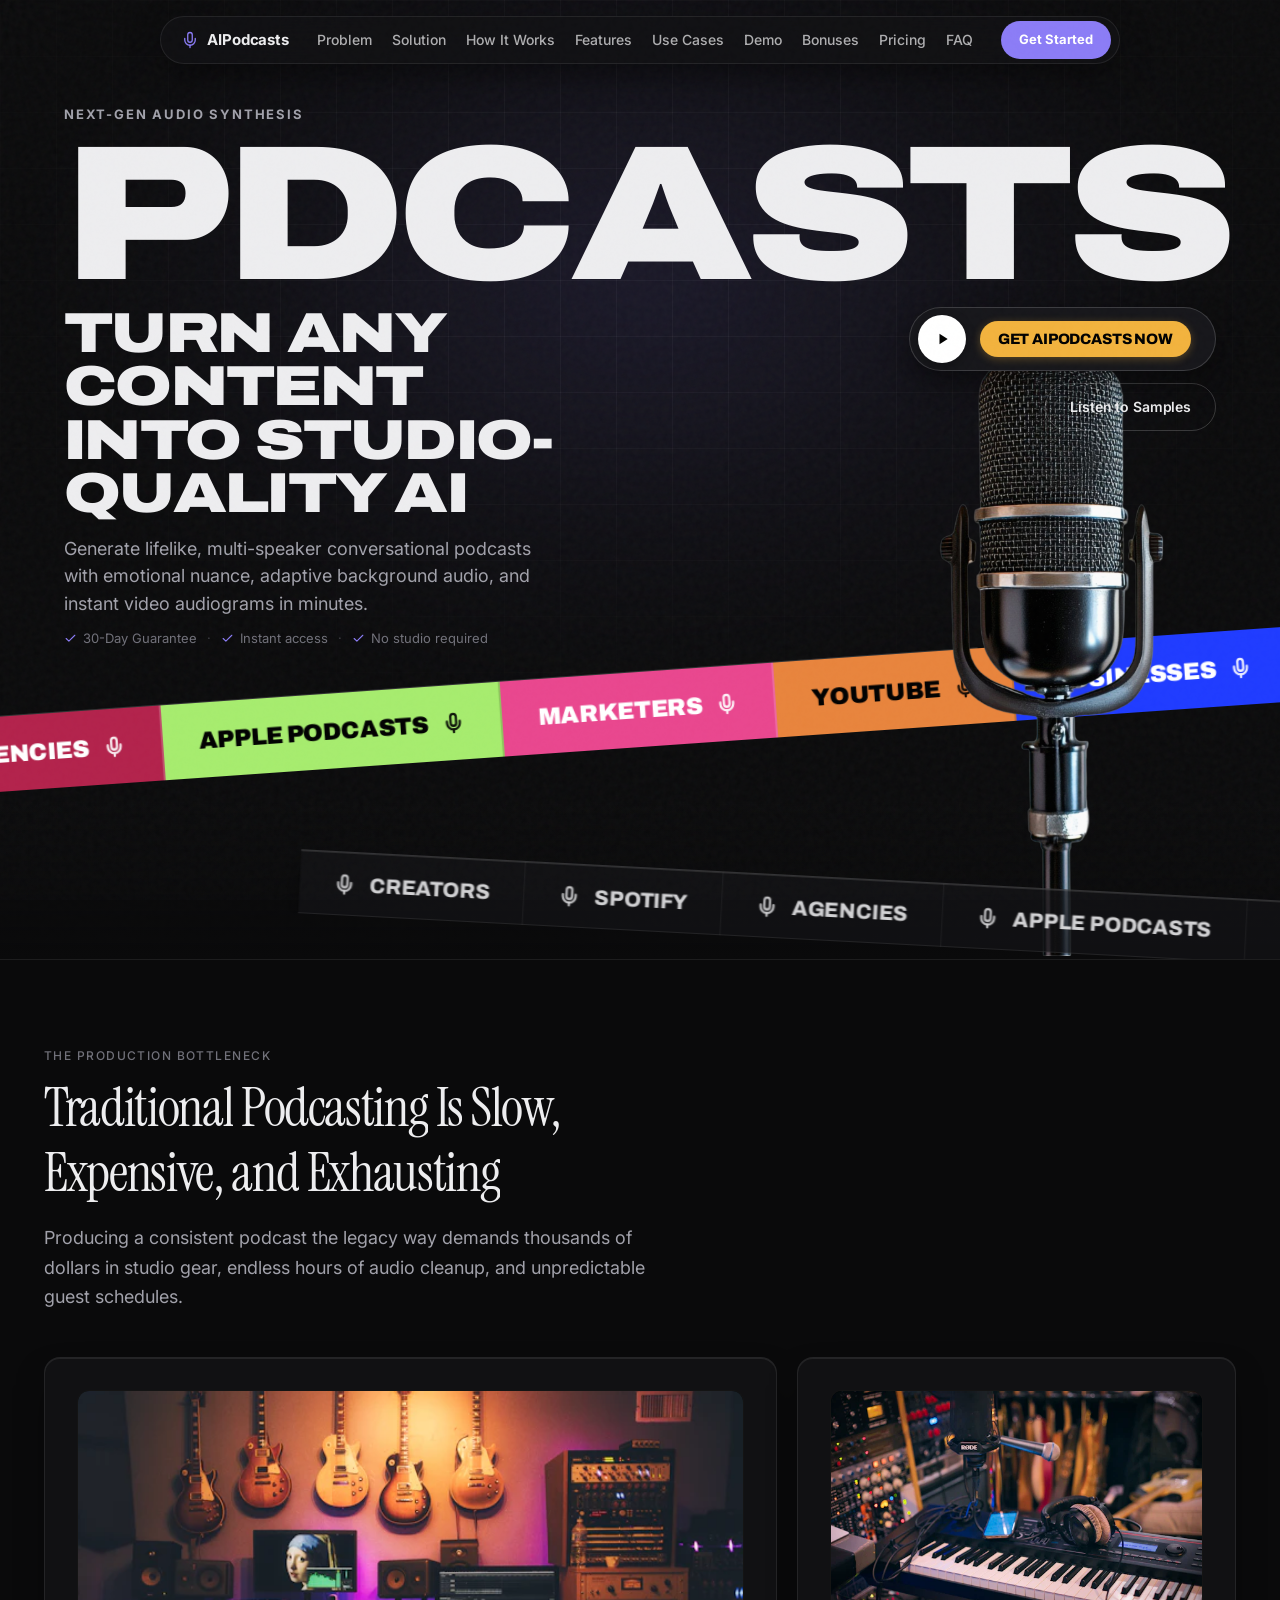
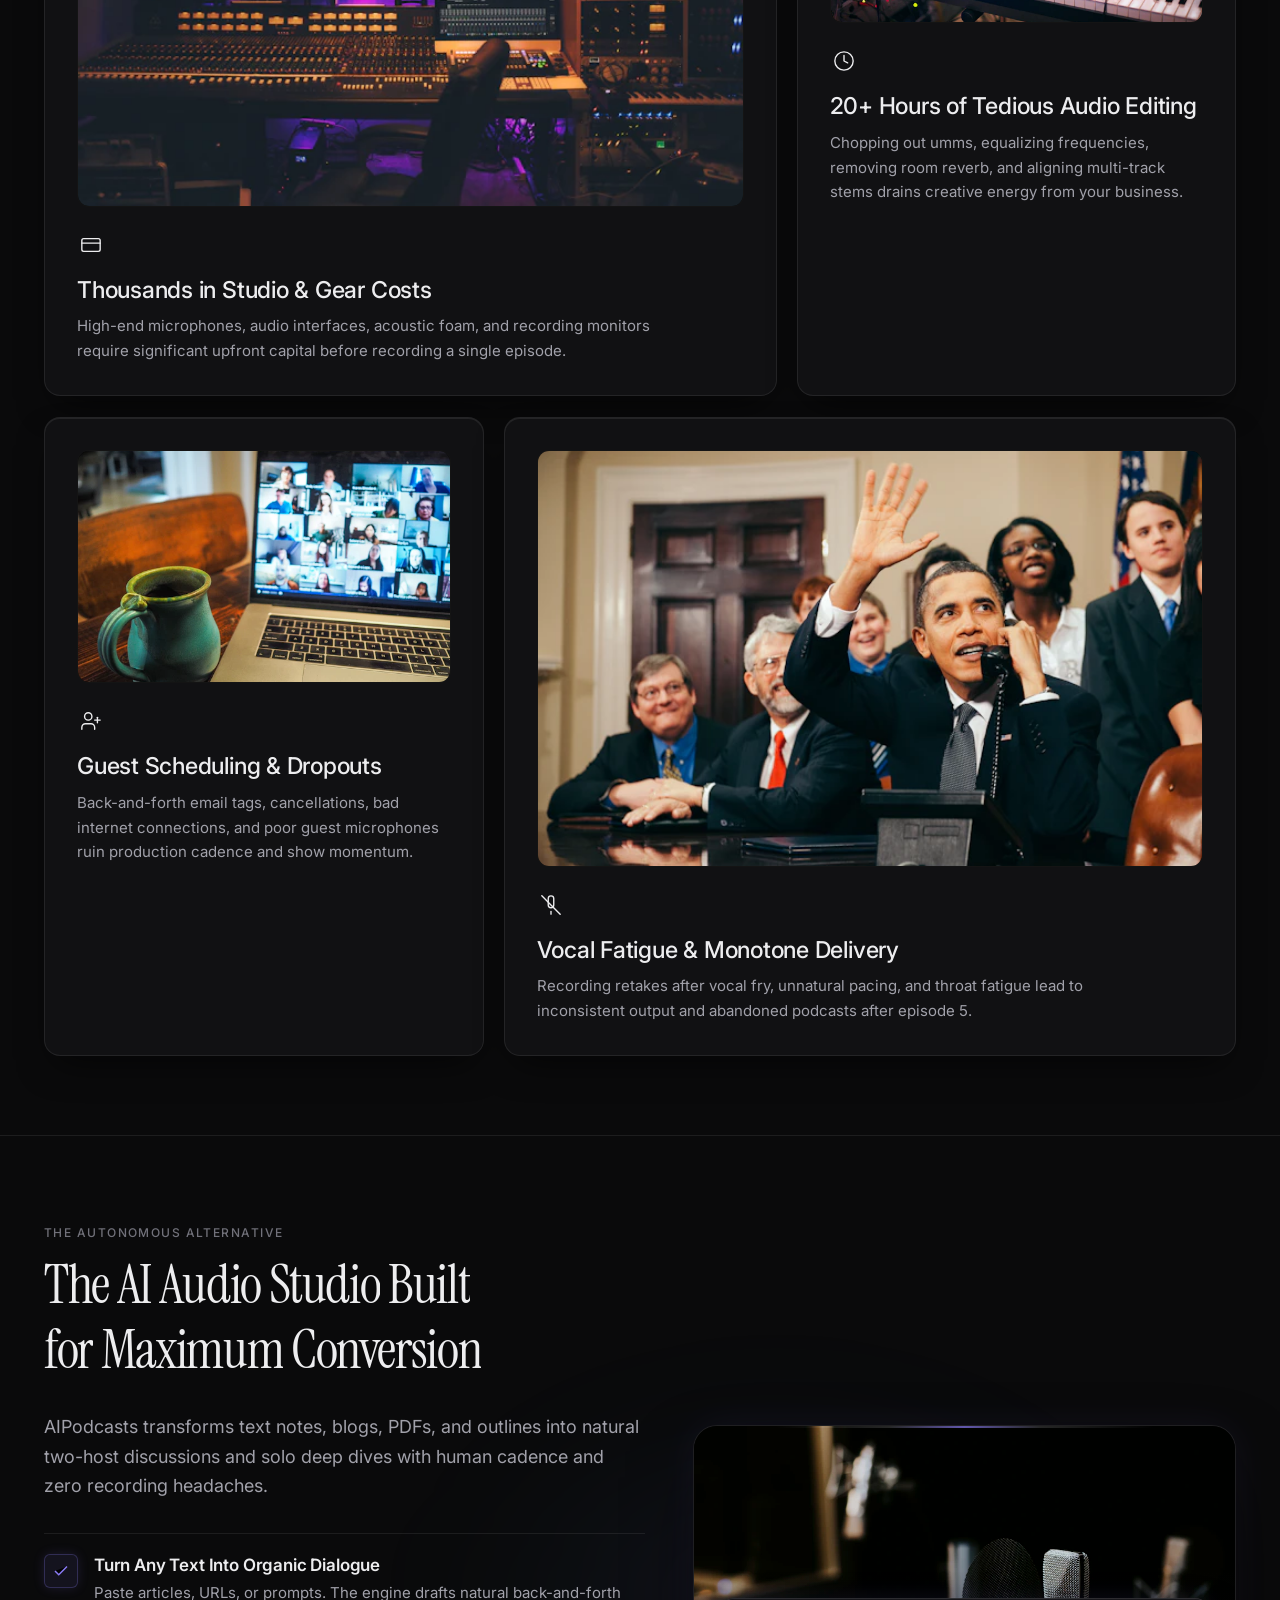
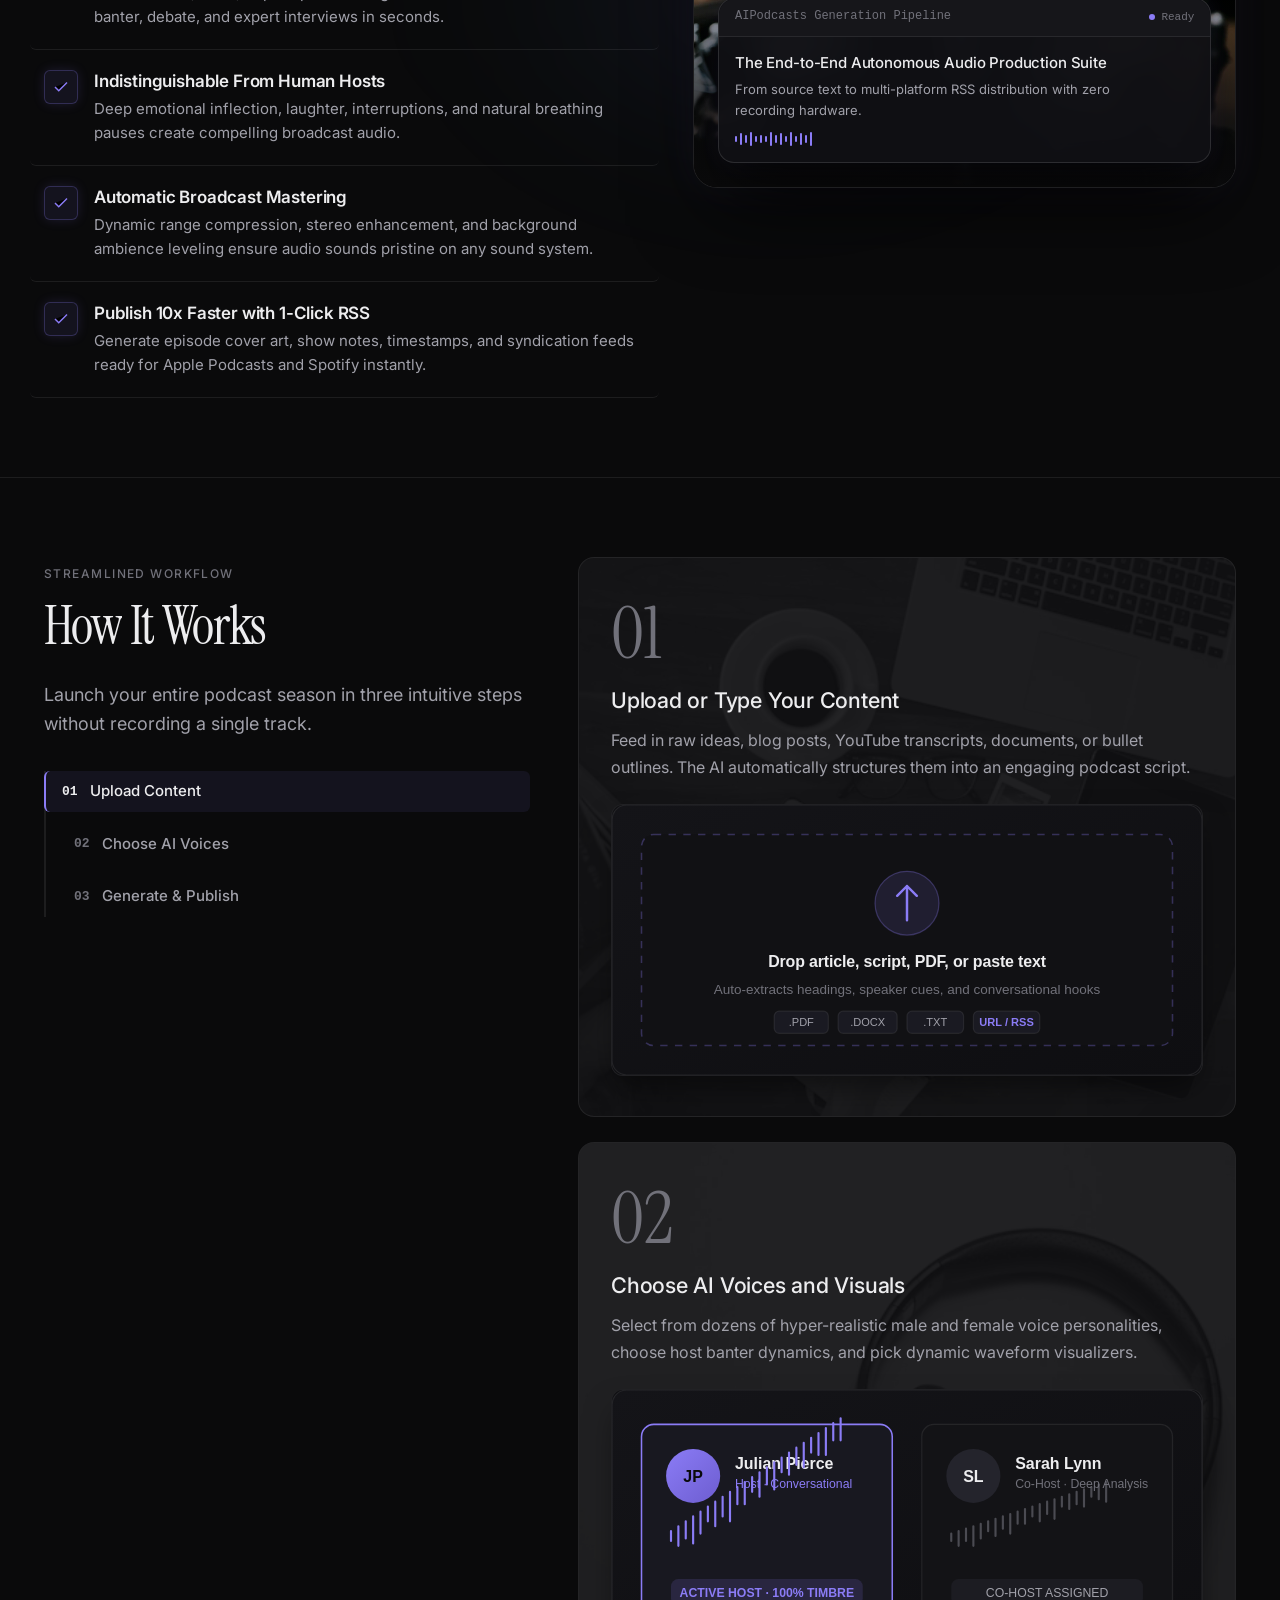
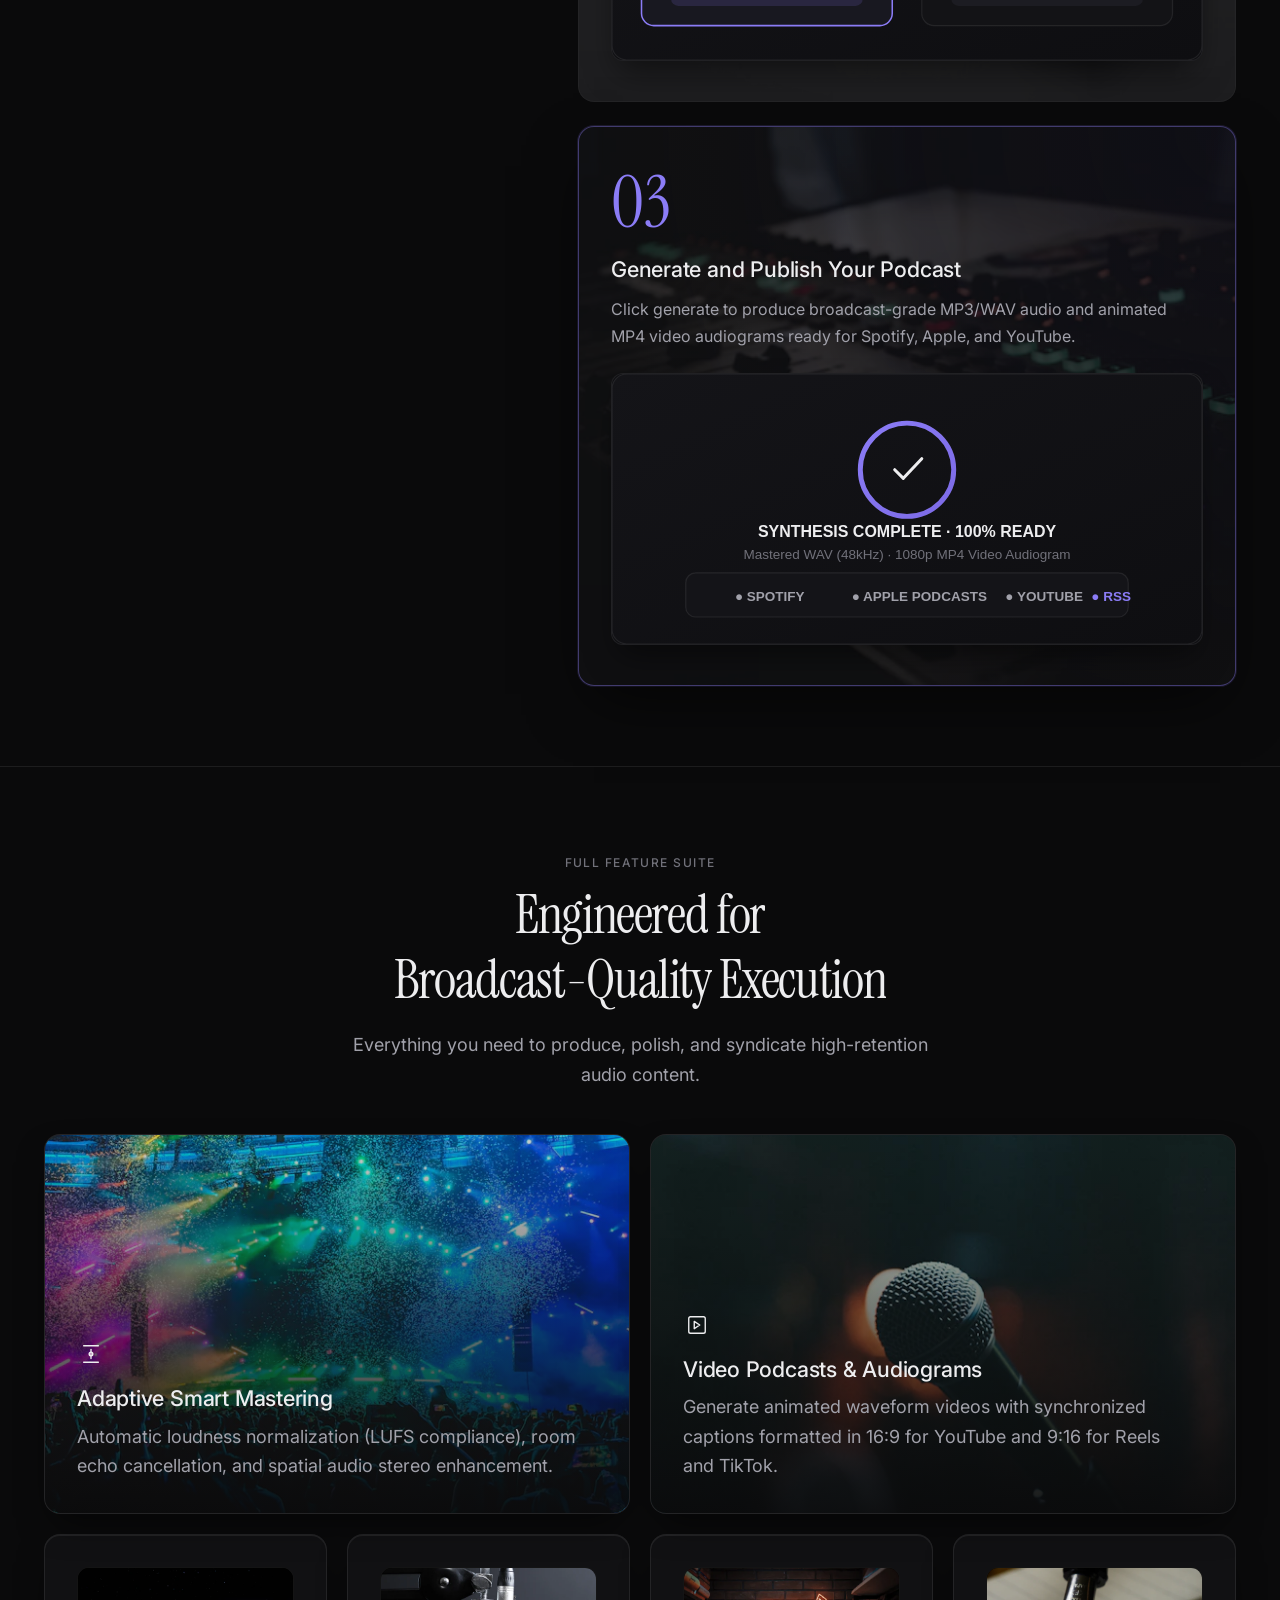
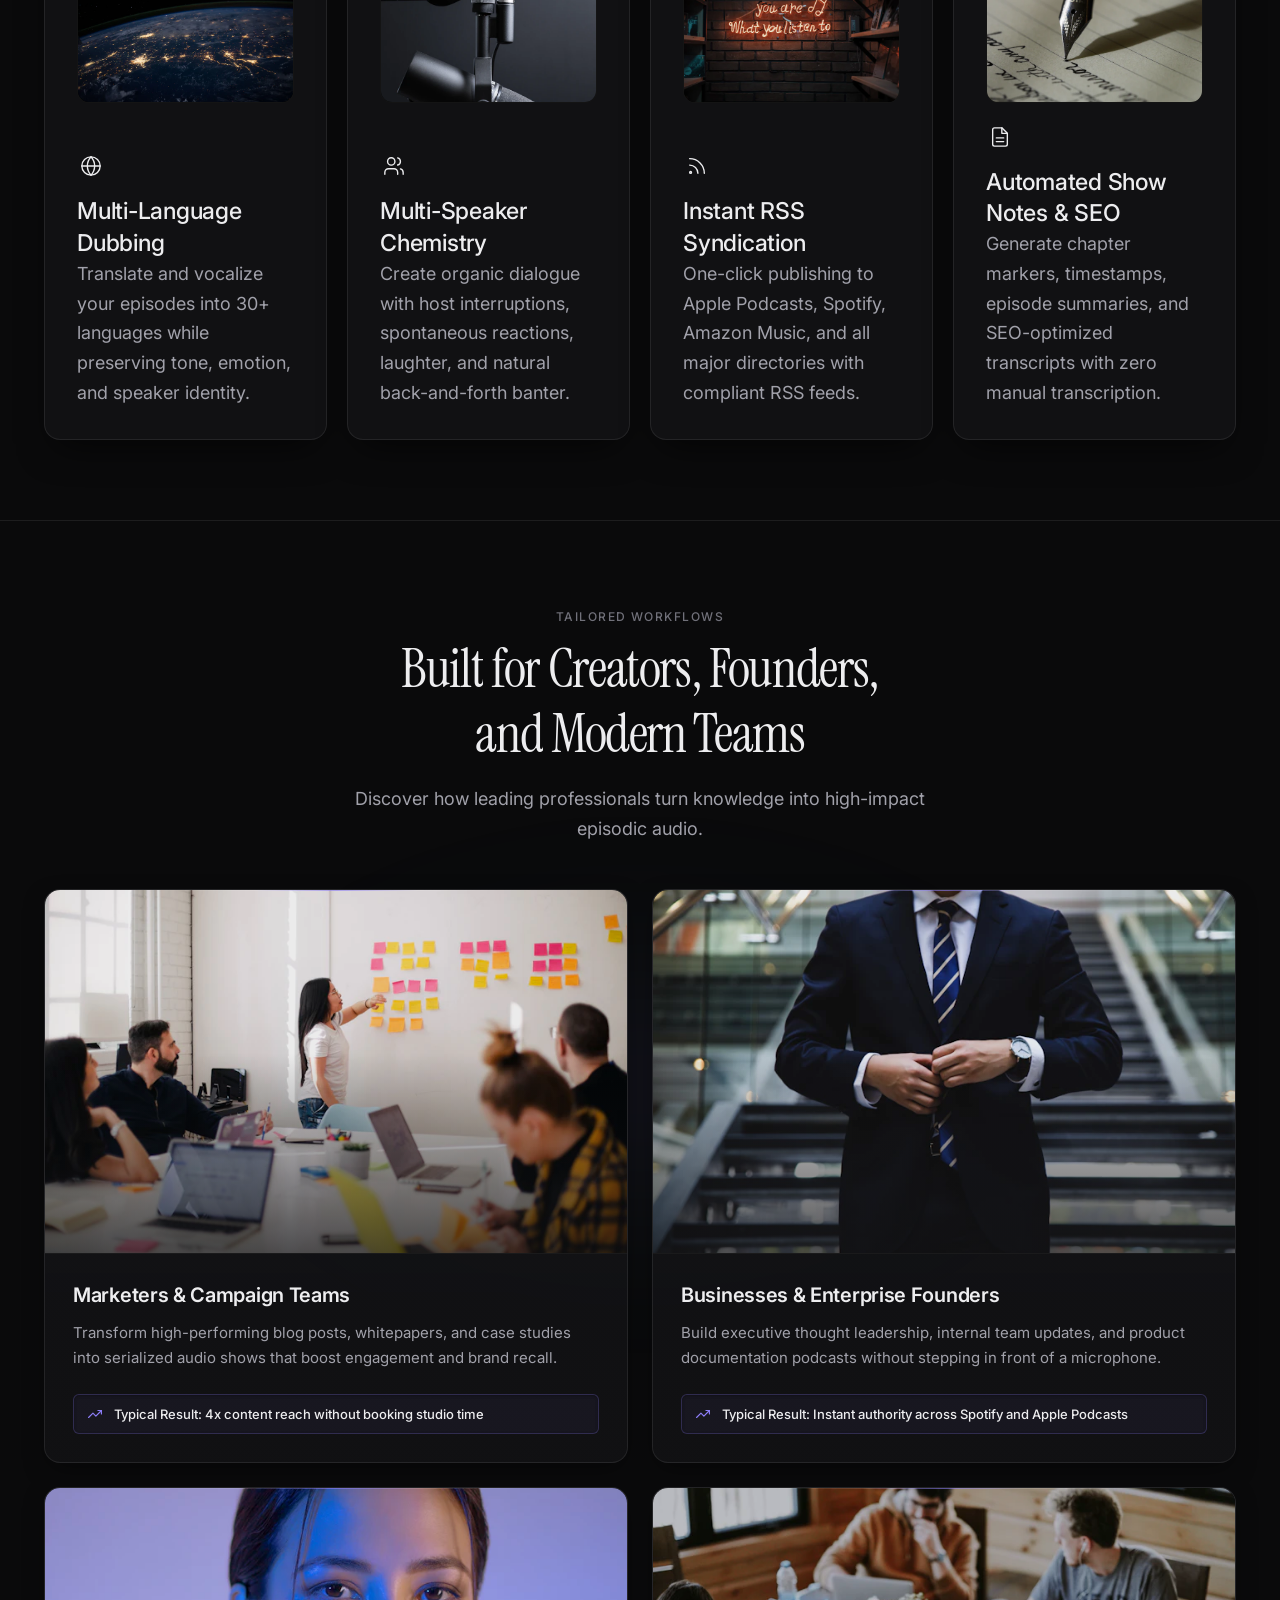
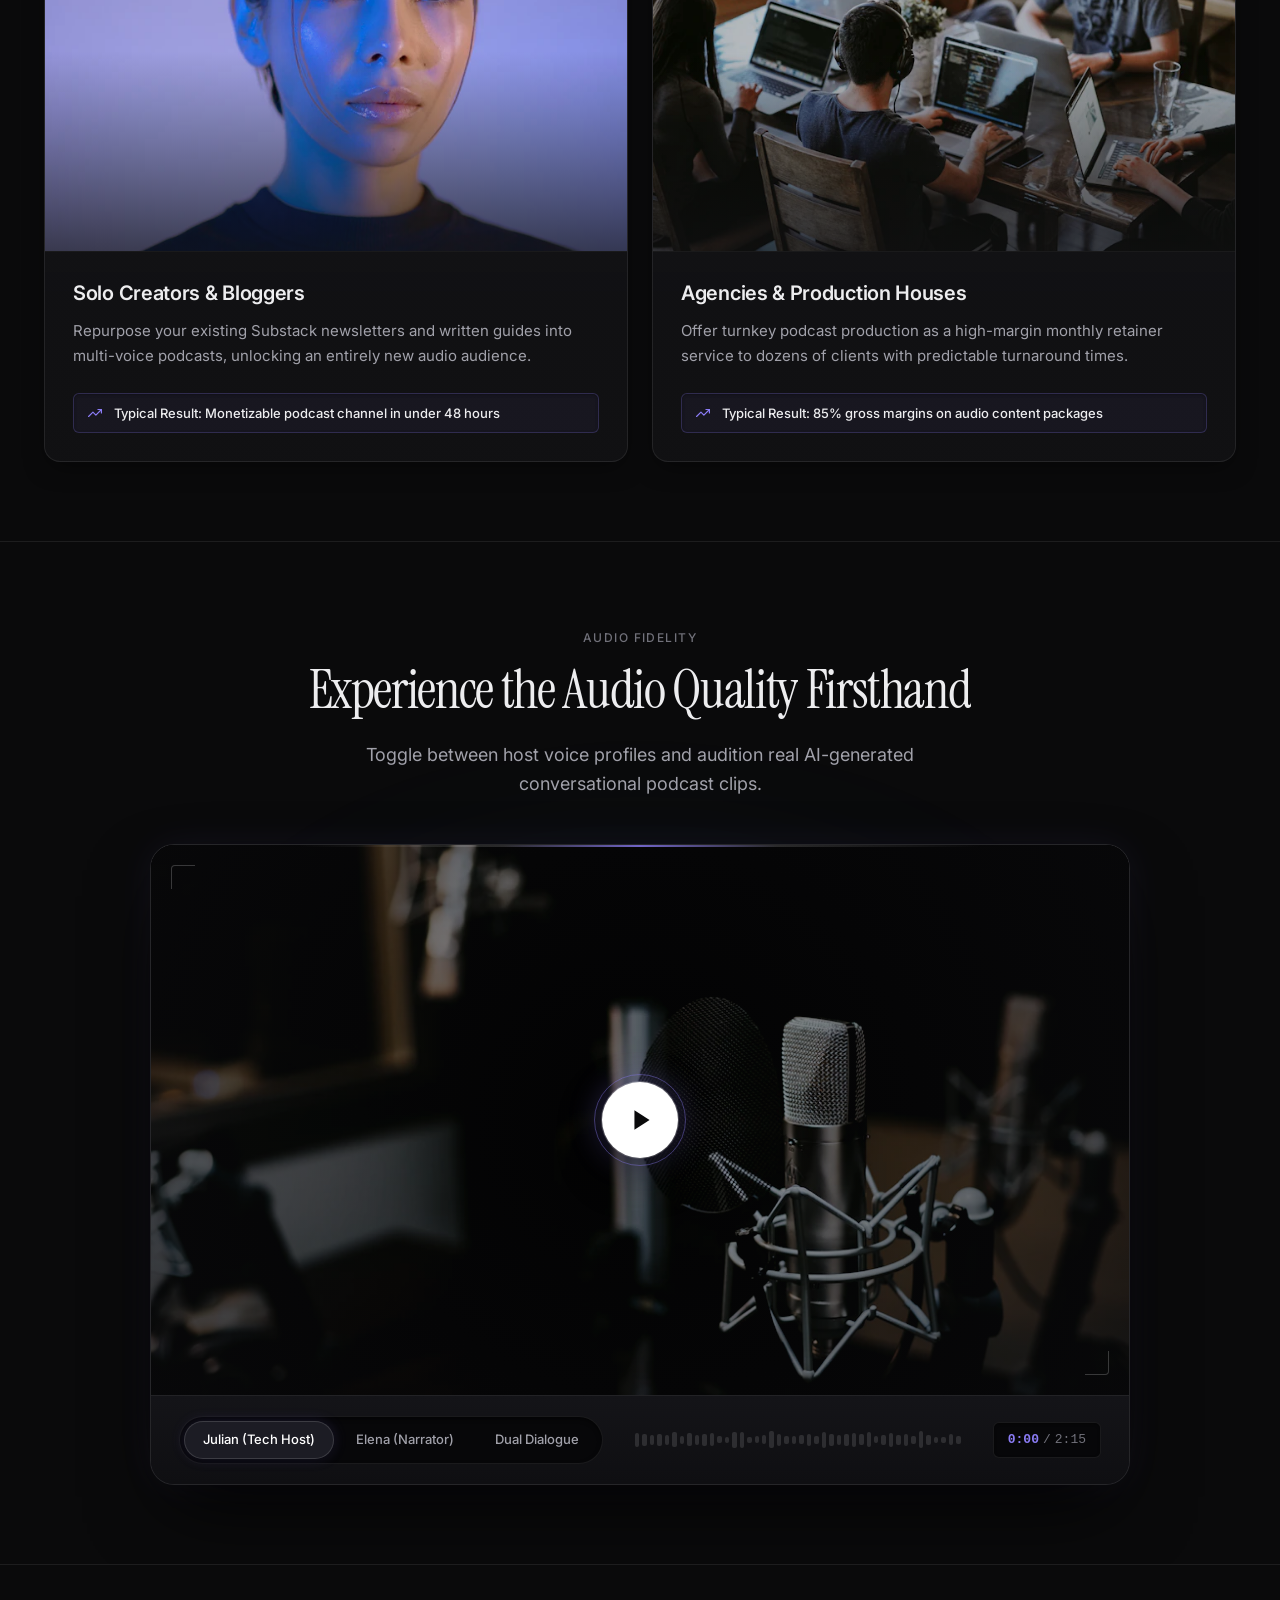
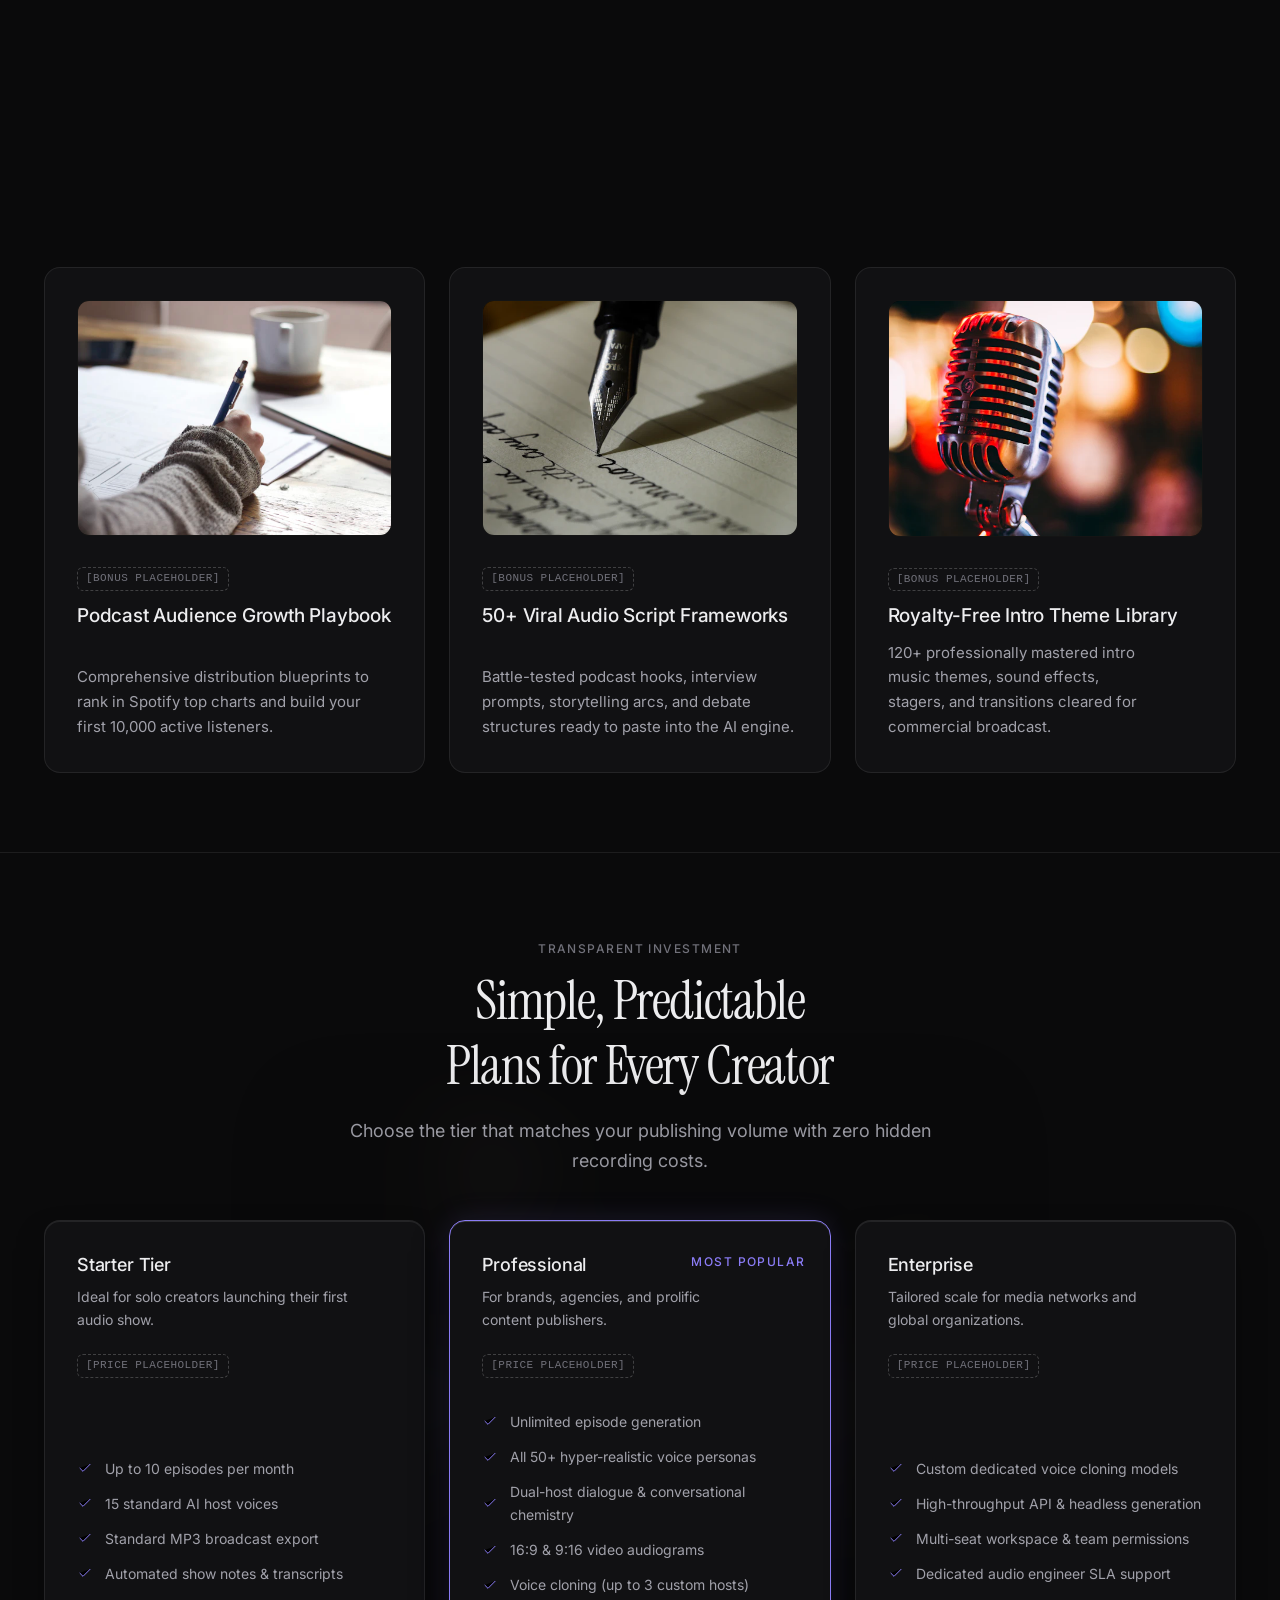
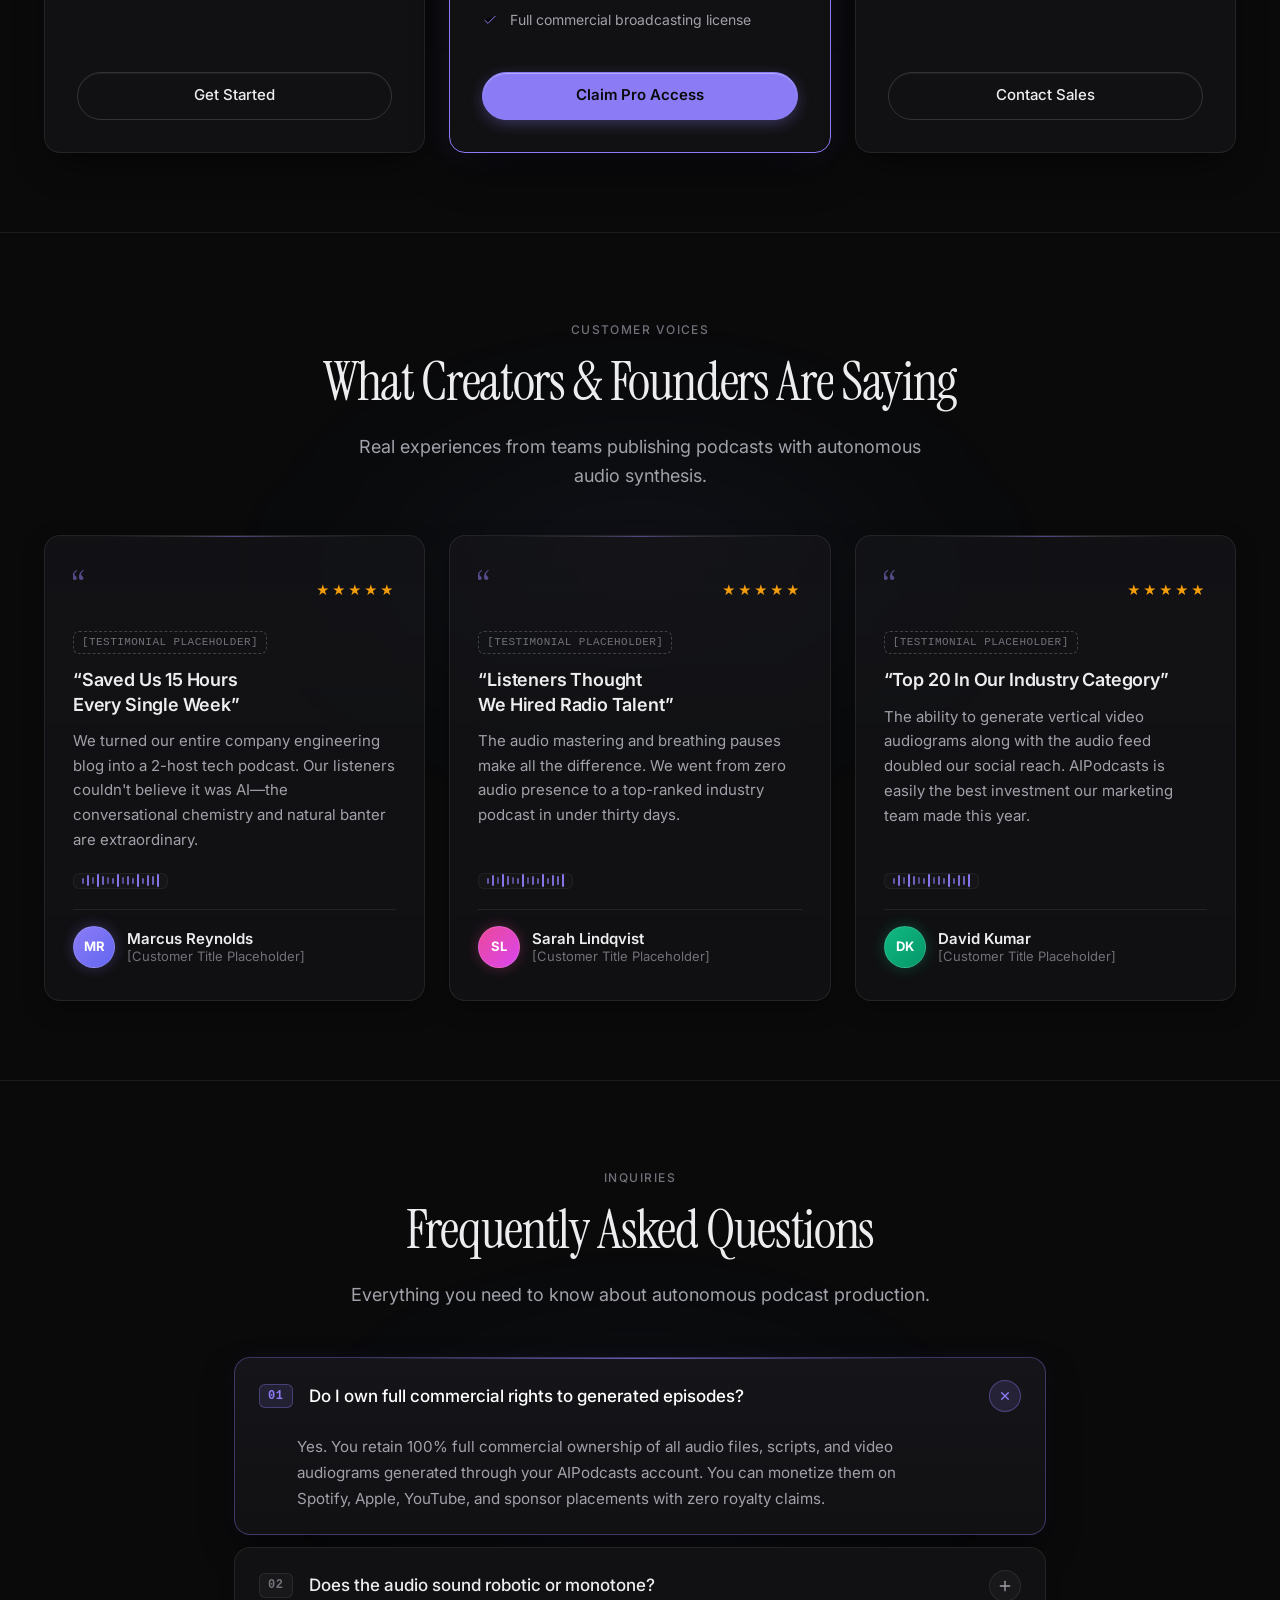
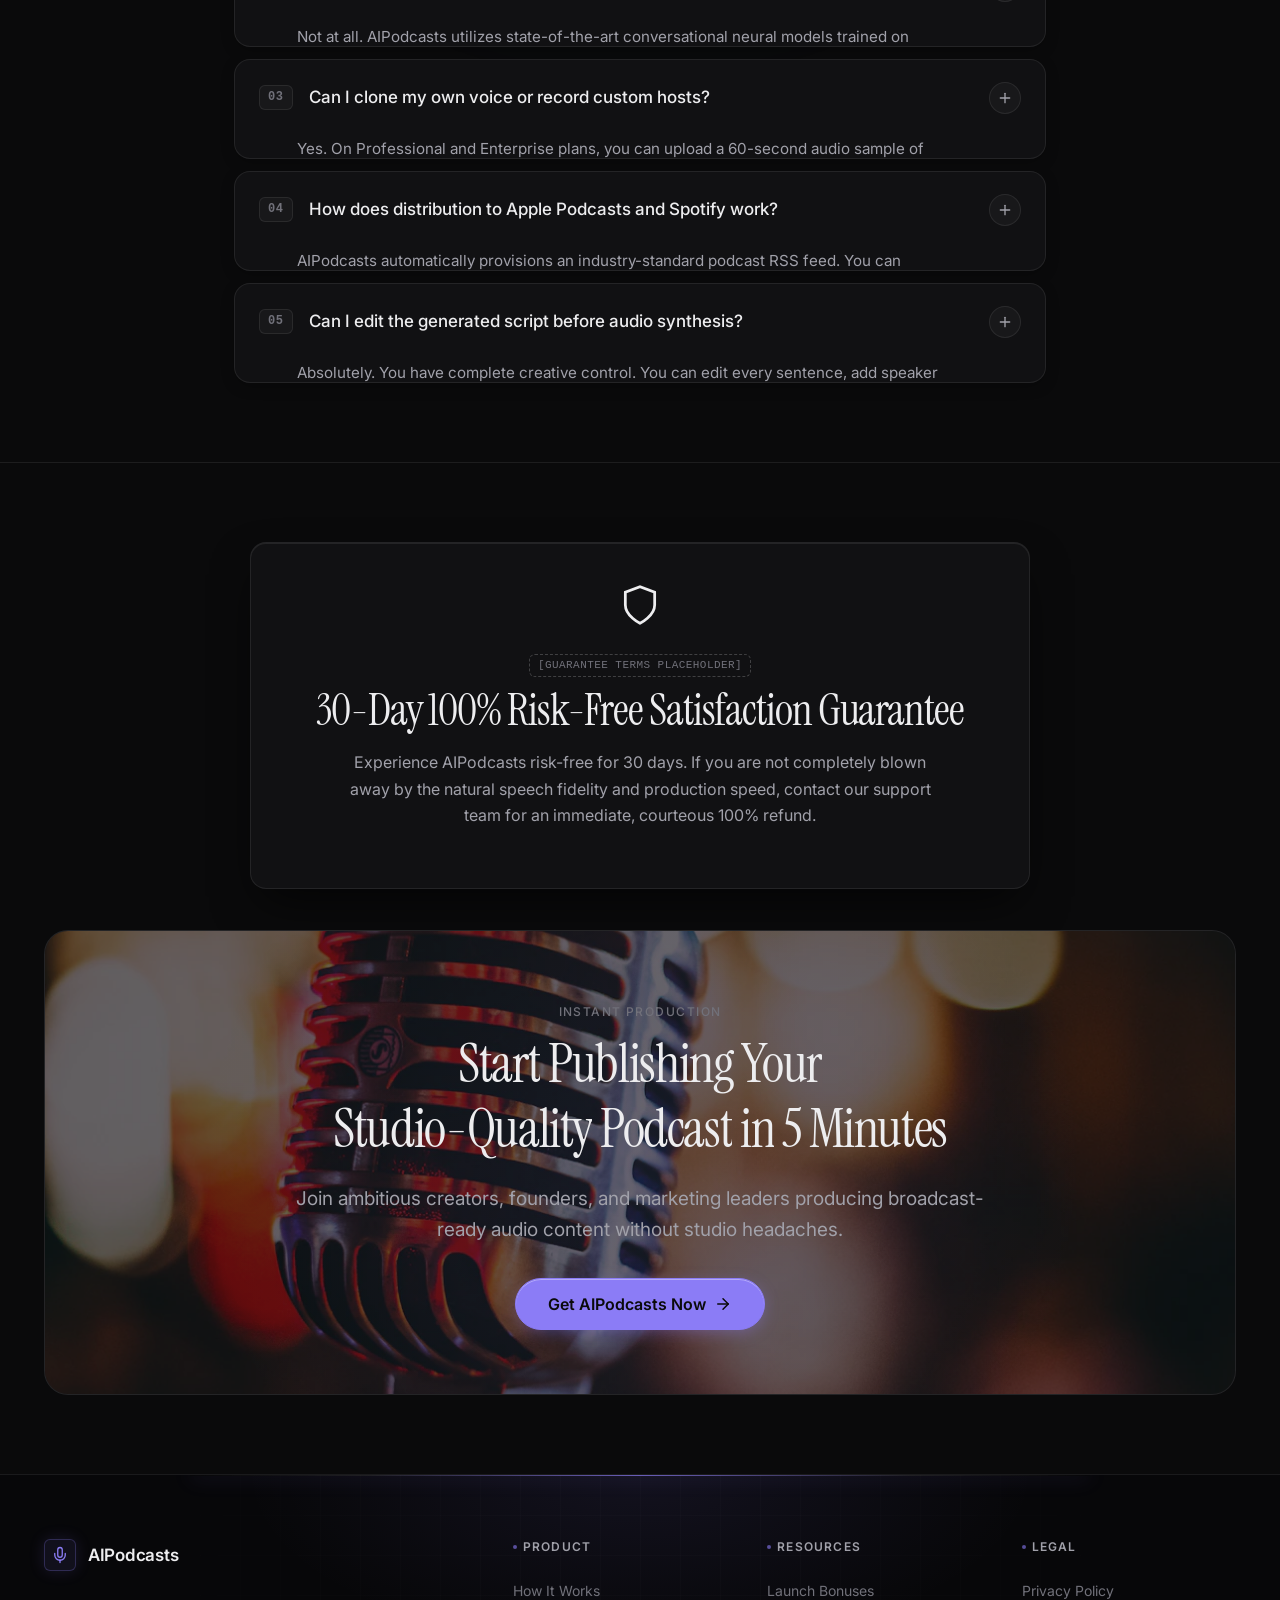
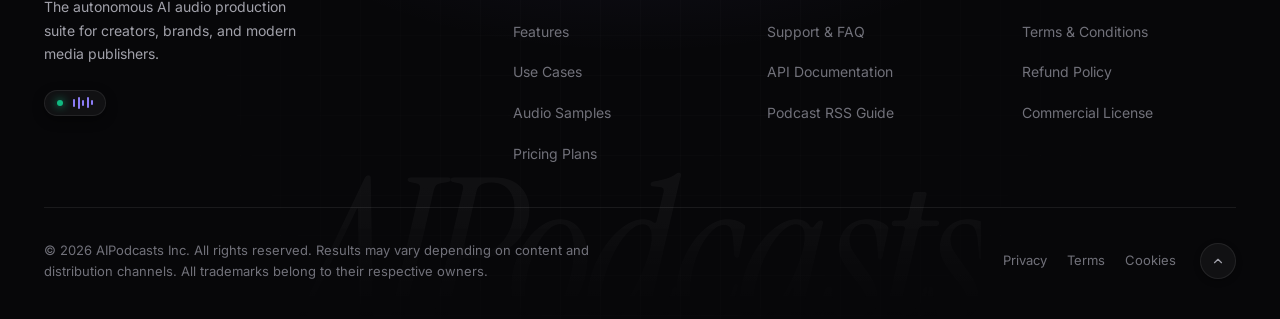
==== commit f5586e02: "Replace hero portrait stage with vintage studio microphone Figma-Prompt-ID: 10 Figma-Session-ID: c6f" ====
--- a/index.html
+++ b/index.html
@@ -203,33 +203,8 @@
         </div>
       </div>
 
-      <!-- Portrait Stage (Center, Bottom-Anchored, Straddling White/Black Split) -->
-      <div class="hero__portrait-stage" id="hero-portrait-stage">
-        <div class="hero__portrait-wrap">
-          <!-- 3 Concentric Sound Rings (Black on white, White on black) -->
-          <svg class="hero__sound-rings" viewBox="0 0 900 900" fill="none" aria-hidden="true">
-            <circle class="hero__sound-ring hero__sound-ring--1" cx="450" cy="450" r="220" stroke-width="1"/>
-            <circle class="hero__sound-ring hero__sound-ring--2" cx="450" cy="450" r="320" stroke-width="1"/>
-            <circle class="hero__sound-ring hero__sound-ring--3" cx="450" cy="450" r="420" stroke-width="1"/>
-          </svg>
-
-          <!-- Blue Duotone Circle Over Ear (#1F3BFF, 150-180px, mix-blend-mode: color/multiply) -->
-          <div class="hero__ear-duotone" id="hero-ear-duotone" aria-hidden="true"></div>
-
-          <!-- Black-and-White Cutout Portrait (Height ~64% of hero, centered at ~52% width) -->
-          <img class="hero__portrait-img" id="hero-portrait-img" src="assets/images/hero-portrait-bw.webp" alt="" width="1024" height="360" loading="eager" fetchpriority="high">
-
-          <!-- Fallback White SVG Headphones/Mic Outline -->
-          <div class="hero__portrait-fallback" aria-hidden="true">
-            <svg viewBox="0 0 100 100" fill="none" stroke="#FFFFFF" stroke-width="2.5">
-              <path d="M20 50 A30 30 0 0 1 80 50 V75 A8 8 0 0 1 72 83 H68 A4 4 0 0 1 64 79 V55 A4 4 0 0 1 68 51 H76 V50 A26 26 0 0 0 24 50 V51 H32 A4 4 0 0 1 36 55 V79 A4 4 0 0 1 32 83 H28 A8 8 0 0 1 20 75 Z"/>
-            </svg>
-          </div>
-
-          <!-- Soft Black Bottom Fade Blending Shoulders into Band -->
-          <div class="hero__portrait-fade" aria-hidden="true"></div>
-        </div>
-      </div>
+      <!-- Studio Microphone Visual (Vintage Cutout replacing Portrait Stage) -->
+      <img class="hero__microphone-img" id="hero-portrait-img" src="assets/images/hero-mic.png" alt="Vintage studio microphone" width="650" height="650" loading="eager" fetchpriority="high">
 
       <!-- Bottom Ribbon Marquee (Tilted +3deg, Grayscale Reflection in FRONT of portrait's shoulders) -->
       <div class="hero__ribbon-wrap hero__ribbon-wrap--bottom" aria-hidden="true">
--- a/css/sections/hero.css
+++ b/css/sections/hero.css
@@ -6,11 +6,7 @@
  * ==========================================================================
  */
 
-:root {
-  --ear-x: 61%;
-  --ear-y: 58%;
-  --ear-size: 150px;
-}
+
 
 /* Accessibility sr-only helper */
 .sr-only {
@@ -549,131 +545,21 @@
 }
 
 /* --------------------------------------------------------------------------
-   6. Portrait Stage (Center, Bottom-Anchored)
+   6. Studio Microphone Visual (Vintage Cutout replacing Portrait Stage)
    -------------------------------------------------------------------------- */
-.hero__portrait-stage {
+.hero__microphone-img {
   position: absolute;
-  bottom: 0;
-  left: 52%;
+  top: 306px;
+  left: calc(50% + 87px);
   transform: translateX(-50%);
-  height: 64%;
-  width: 100%;
-  max-width: 960px;
-  z-index: 3;
-  display: flex;
-  align-items: flex-end;
-  justify-content: center;
-  pointer-events: none;
-}
-
-.hero__portrait-wrap {
-  position: relative;
-  display: flex;
-  align-items: flex-end;
-  justify-content: center;
-  height: 100%;
-  max-height: 100%;
-  width: 100%;
-  max-width: 100%;
-  overflow: hidden;
-}
-
-/* 3 Concentric Sound Rings Pulsing from Ear */
-.hero__sound-rings {
-  position: absolute;
-  top: var(--ear-y, 58%);
-  left: var(--ear-x, 61%);
-  transform: translate(-50%, -50%);
-  width: 680px;
-  height: 680px;
-  pointer-events: none;
-  z-index: 1;
-}
-
-.hero__sound-ring {
-  transform-origin: 450px 450px;
-  animation: ringPulse 4s ease-in-out infinite;
-  will-change: transform;
-  stroke: rgba(255, 255, 255, 0.20);
-}
-
-.hero__sound-ring--1 {
-  animation-delay: 0s;
-}
-
-.hero__sound-ring--2 {
-  animation-delay: 1.33s;
-}
-
-.hero__sound-ring--3 {
-  animation-delay: 2.66s;
-}
-
-@keyframes ringPulse {
-  0%, 100% {
-    transform: scale(1);
-    opacity: 0.6;
-  }
-  50% {
-    transform: scale(1.06);
-    opacity: 0.95;
-  }
-}
-
-/* Blue Duotone Circle Over Ear (#1F3BFF with Screen Blend on Dark) */
-.hero__ear-duotone {
-  position: absolute;
-  left: var(--ear-x, 61%);
-  top: var(--ear-y, 58%);
-  width: var(--ear-size, 150px);
-  height: var(--ear-size, 150px);
-  transform: translate(-50%, -50%);
-  border-radius: 50%;
-  background: radial-gradient(circle, rgba(31, 59, 255, 0.95) 0%, rgba(59, 130, 246, 0.5) 60%, transparent 100%);
-  mix-blend-mode: screen;
-  opacity: 0.85;
-  filter: blur(14px);
-  pointer-events: none;
-  z-index: 4;
-}
-
-/* Cutout B&W Portrait */
-.hero__portrait-img {
-  position: relative;
-  z-index: 3;
-  display: block;
-  height: 100%;
-  max-height: 100%;
-  width: auto;
-  max-width: 100%;
+  width: 650px;
+  height: 650px;
+  aspect-ratio: 1 / 1;
   object-fit: contain;
-  object-position: bottom center;
   pointer-events: none;
   user-select: none;
-  filter: contrast(1.06) brightness(0.96);
-}
-
-.hero__portrait-fallback {
-  display: none;
-  position: absolute;
-  top: 25%;
-  left: 50%;
-  transform: translateX(-50%);
-  width: 140px;
-  height: 140px;
-  z-index: 2;
-}
-
-/* Soft Black Bottom Fade Blending Shoulders into #0A0A0B */
-.hero__portrait-fade {
-  position: absolute;
-  bottom: 0;
-  left: 0;
-  right: 0;
-  height: 120px;
-  background: linear-gradient(to bottom, transparent 0%, #0A0A0B 100%);
-  pointer-events: none;
-  z-index: 5;
+  z-index: 3;
+  filter: contrast(1.04) brightness(0.98);
 }
 
 /* --------------------------------------------------------------------------
@@ -855,6 +741,7 @@
   animation: heroFadeUp 0.6s cubic-bezier(0.22, 1, 0.36, 1) 0.20s forwards;
 }
 
+.hero--animate .hero__microphone-img,
 .hero--animate .hero__portrait-img {
   animation: heroFadeUp 0.7s cubic-bezier(0.22, 1, 0.36, 1) 0.25s forwards;
 }
@@ -933,9 +820,12 @@
     max-width: 520px;
   }
 
-  .hero__portrait-stage {
-    height: 48%;
-    max-width: 800px;
+  .hero__microphone-img {
+    top: auto;
+    bottom: 30px;
+    left: 54%;
+    width: clamp(380px, 46vw, 540px);
+    height: auto;
   }
 
   .hero__cta-capsule {
@@ -1012,9 +902,12 @@
     top: 66%;
   }
 
-  .hero__portrait-stage {
-    height: 42%;
-    bottom: 0;
+  .hero__microphone-img {
+    top: auto;
+    bottom: 20px;
+    left: 50%;
+    width: clamp(300px, 48vw, 420px);
+    height: auto;
   }
 }
 
@@ -1132,32 +1025,20 @@
     gap: 8px;
   }
 
-  /* Portrait centered at bottom */
-  .hero__portrait-stage {
-    height: 38%;
-    bottom: 0;
+  .hero__microphone-img {
+    top: auto;
+    bottom: 10px;
     left: 50%;
-    transform: translateX(-50%);
-  }
-
-  /* Two rings only on mobile */
-  .hero__sound-ring--3 {
-    display: none;
-  }
-
-  .hero__sound-rings {
-    width: min(340px, 88vw);
-    height: min(340px, 88vw);
-  }
-
-  .hero__ear-duotone {
-    width: 72px;
-    height: 72px;
+    width: clamp(240px, 62vw, 340px);
+    height: auto;
   }
 }
 
 /* 320px Ultra-Compact Handset (iPhone SE 1st gen / Galaxy Fold narrow) */
 @media (max-width: 360px) {
+  .hero__microphone-img {
+    width: 220px;
+  }
   .hero__giant-word {
     font-size: clamp(26px, 9vw, 32px);
     letter-spacing: -0.04em;
@@ -1194,7 +1075,6 @@
    -------------------------------------------------------------------------- */
 @media (prefers-reduced-motion: reduce) {
   .hero__coin-wrap,
-  .hero__sound-ring,
   .hero__ribbon-track {
     animation: none !important;
   }
@@ -1206,6 +1086,7 @@
   .hero--animate .hero__eyebrow,
   .hero--animate .hero__giant-char,
   .hero--animate .hero__line2-cta-row,
+  .hero--animate .hero__microphone-img,
   .hero--animate .hero__portrait-img,
   .hero--animate .hero__ribbon-wrap--top,
   .hero--animate .hero__ribbon-wrap--bottom,
